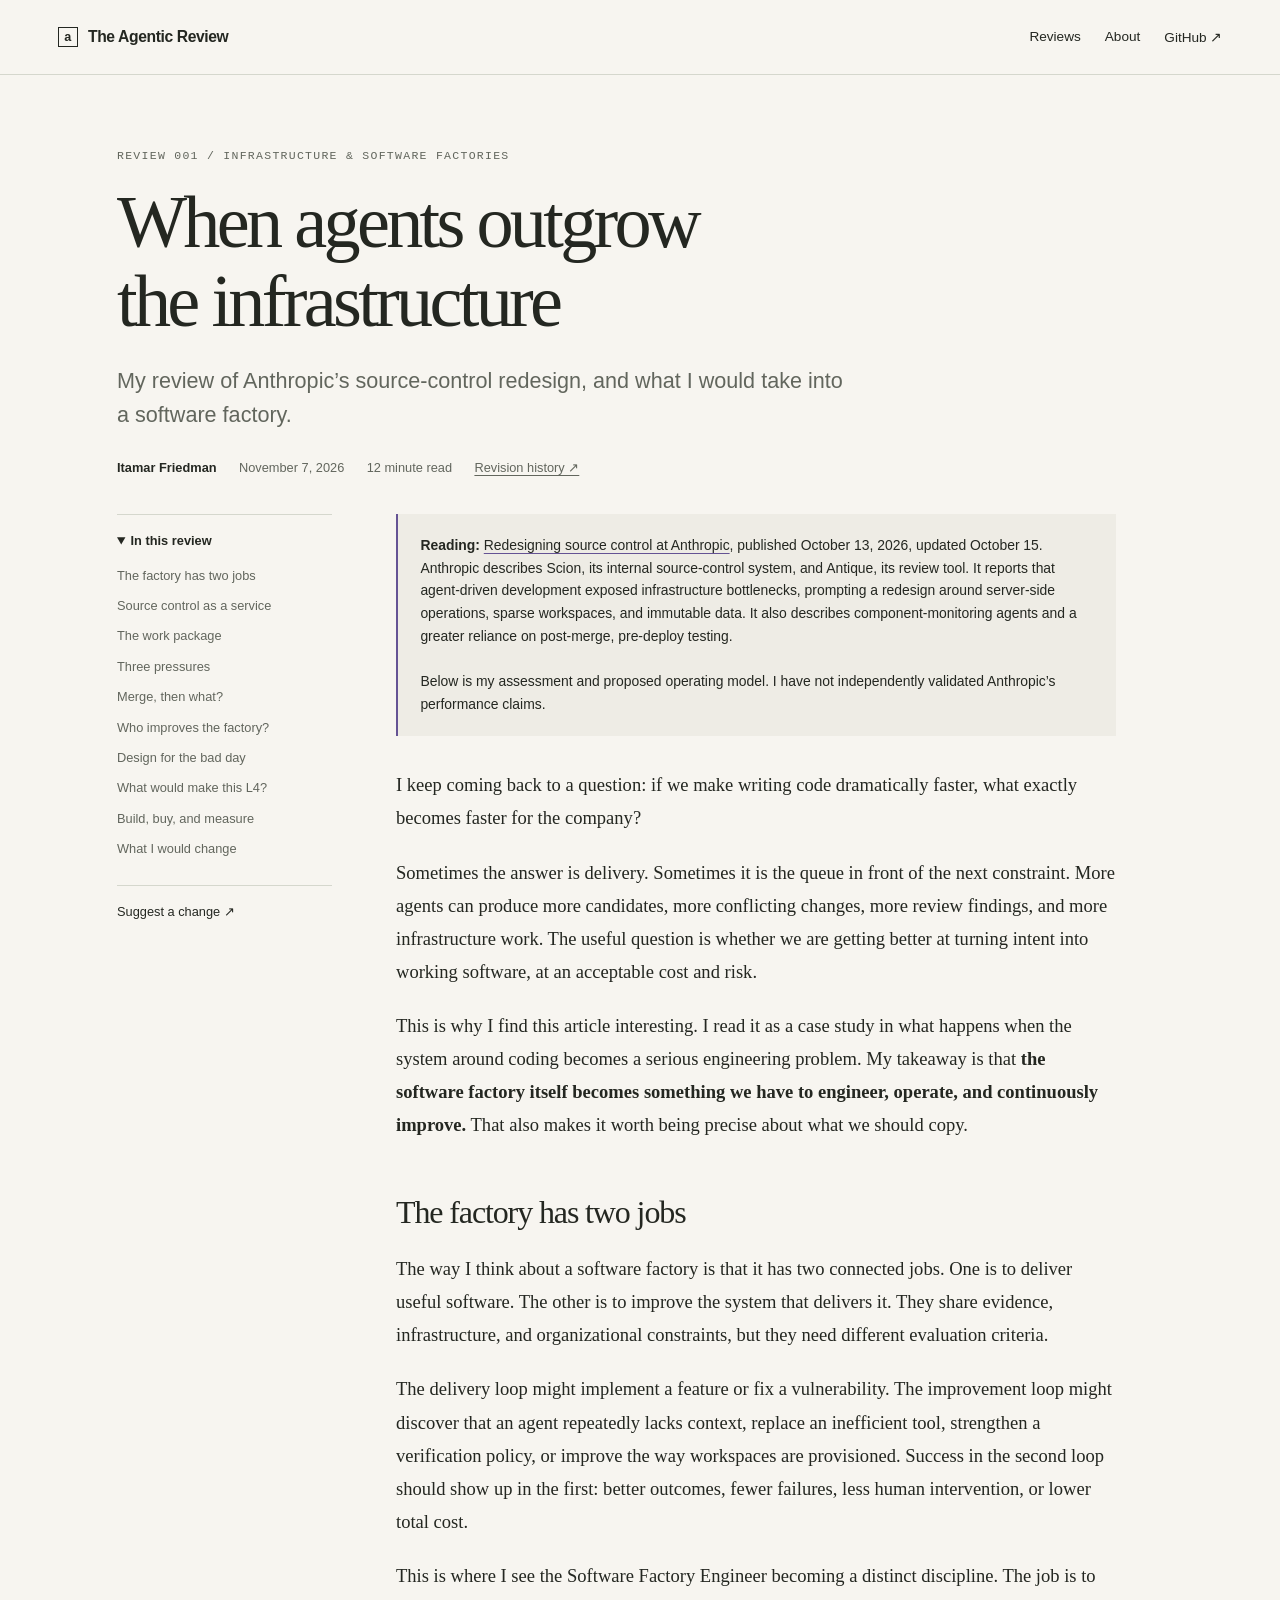
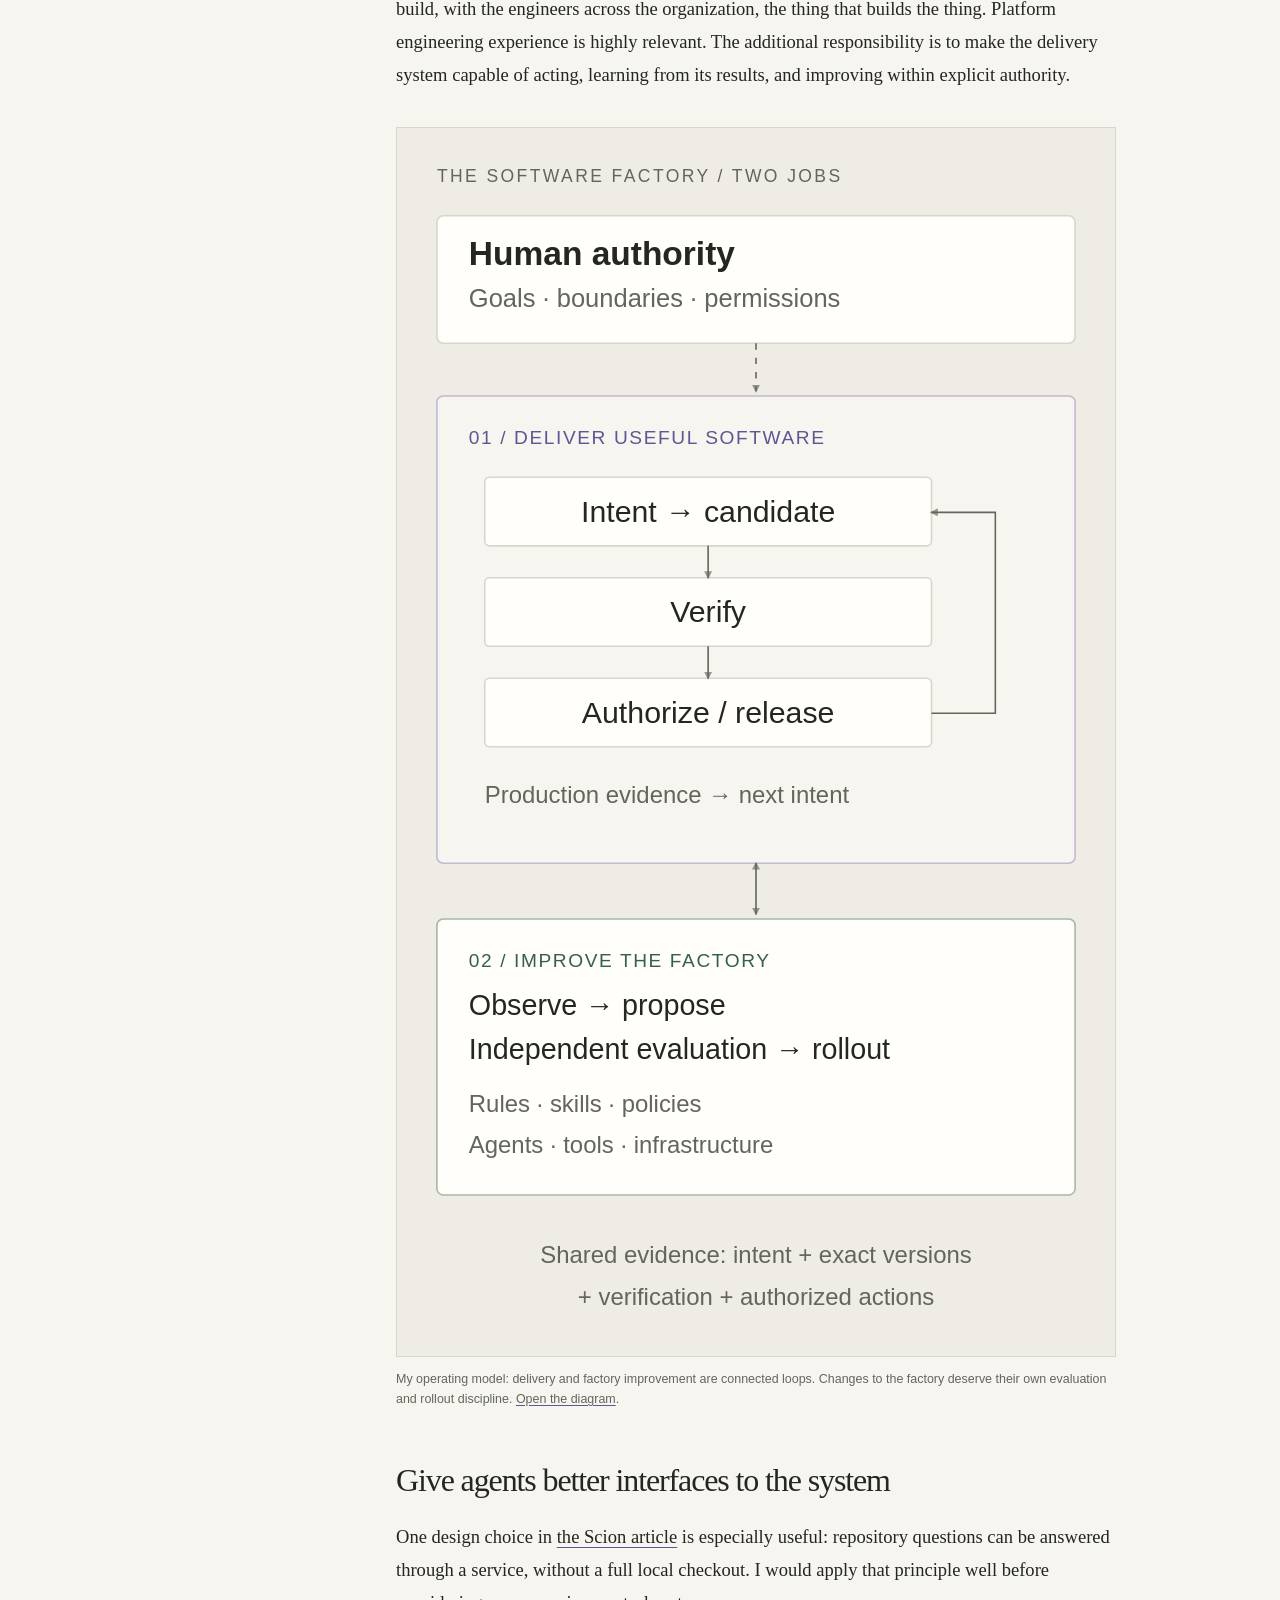
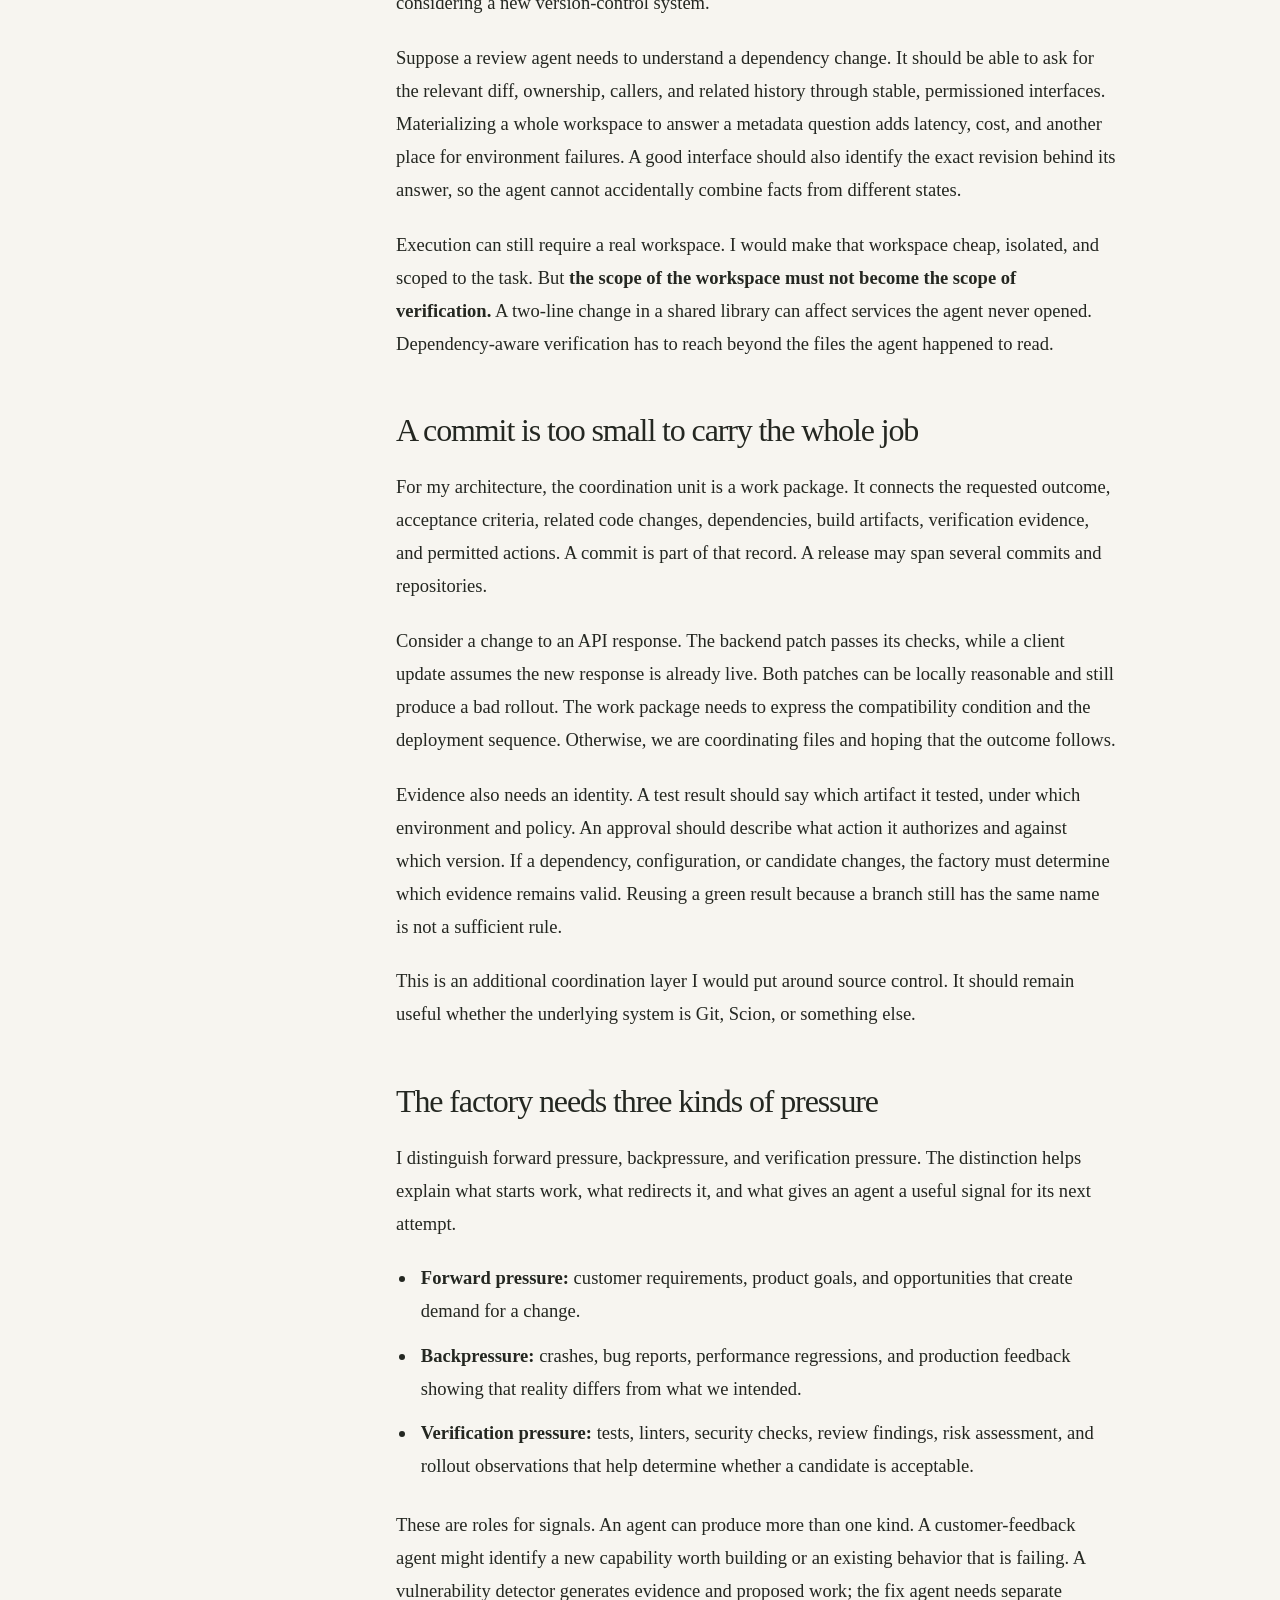
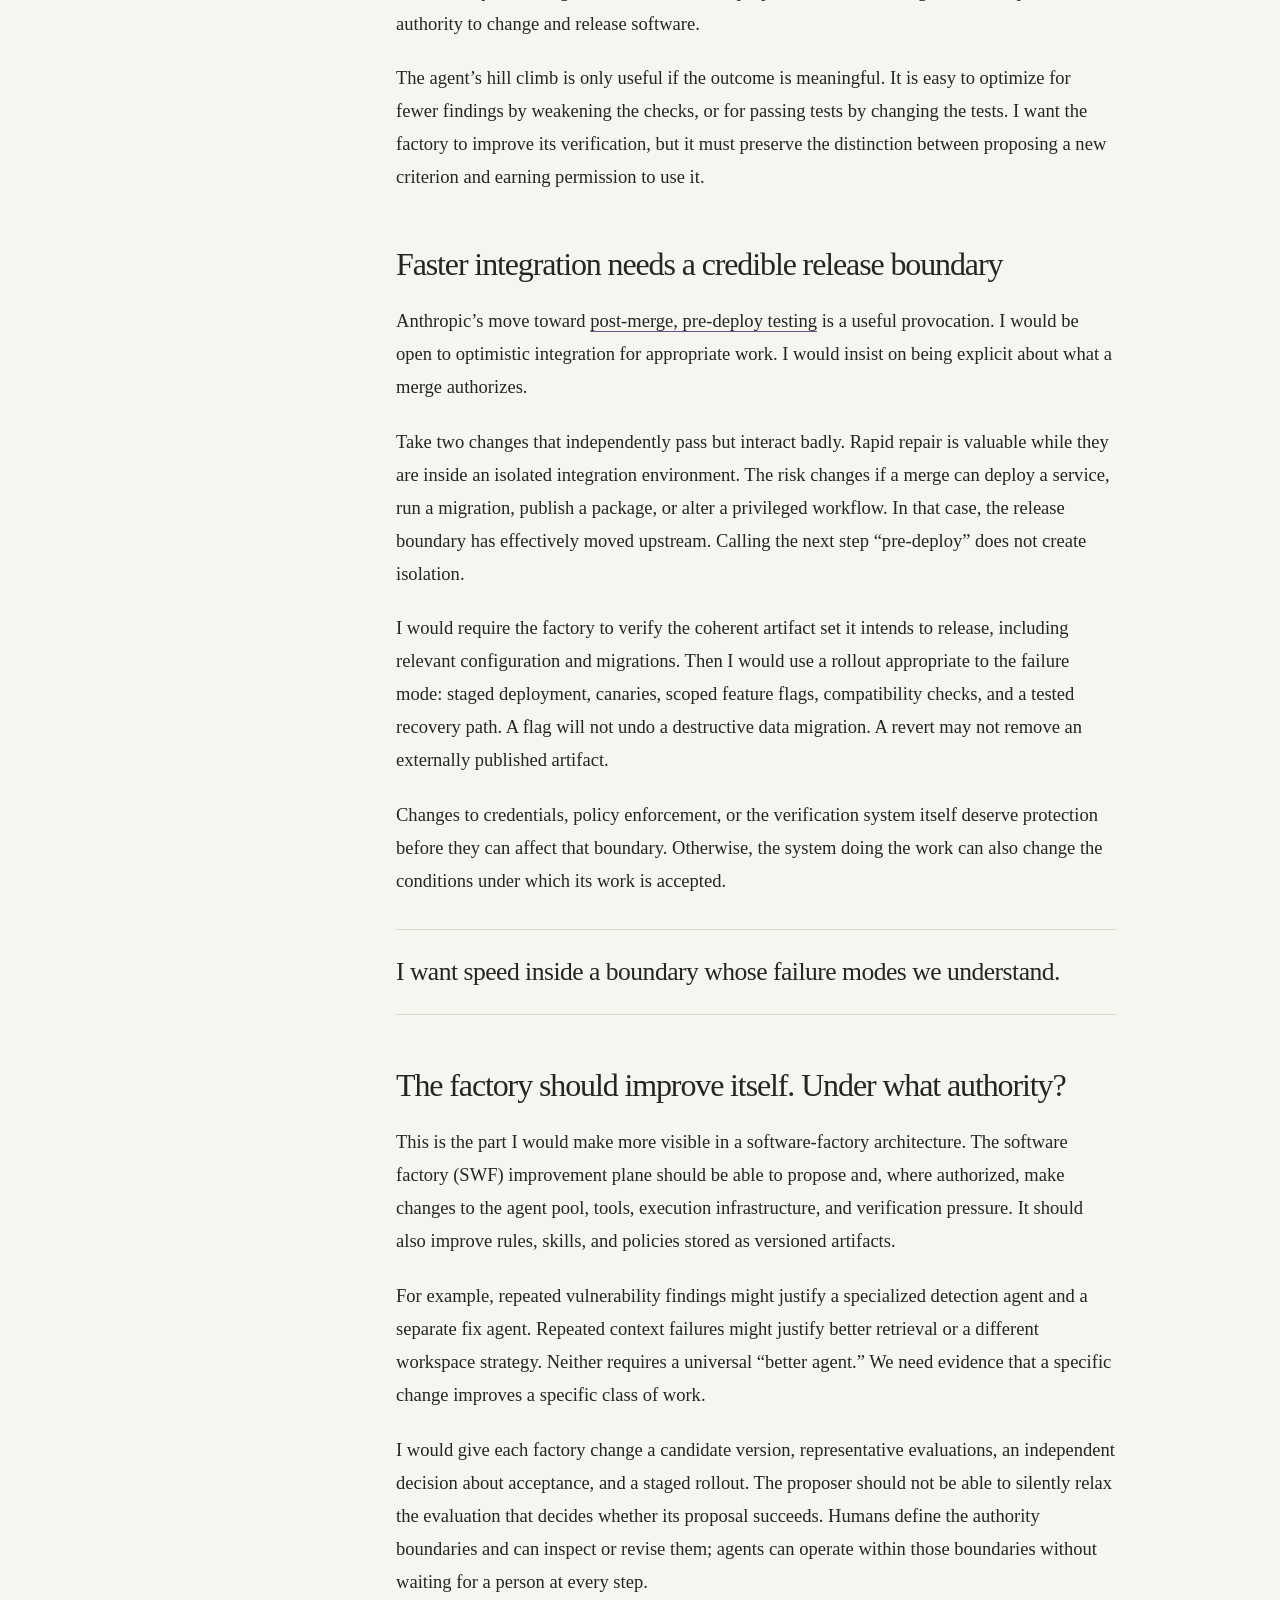
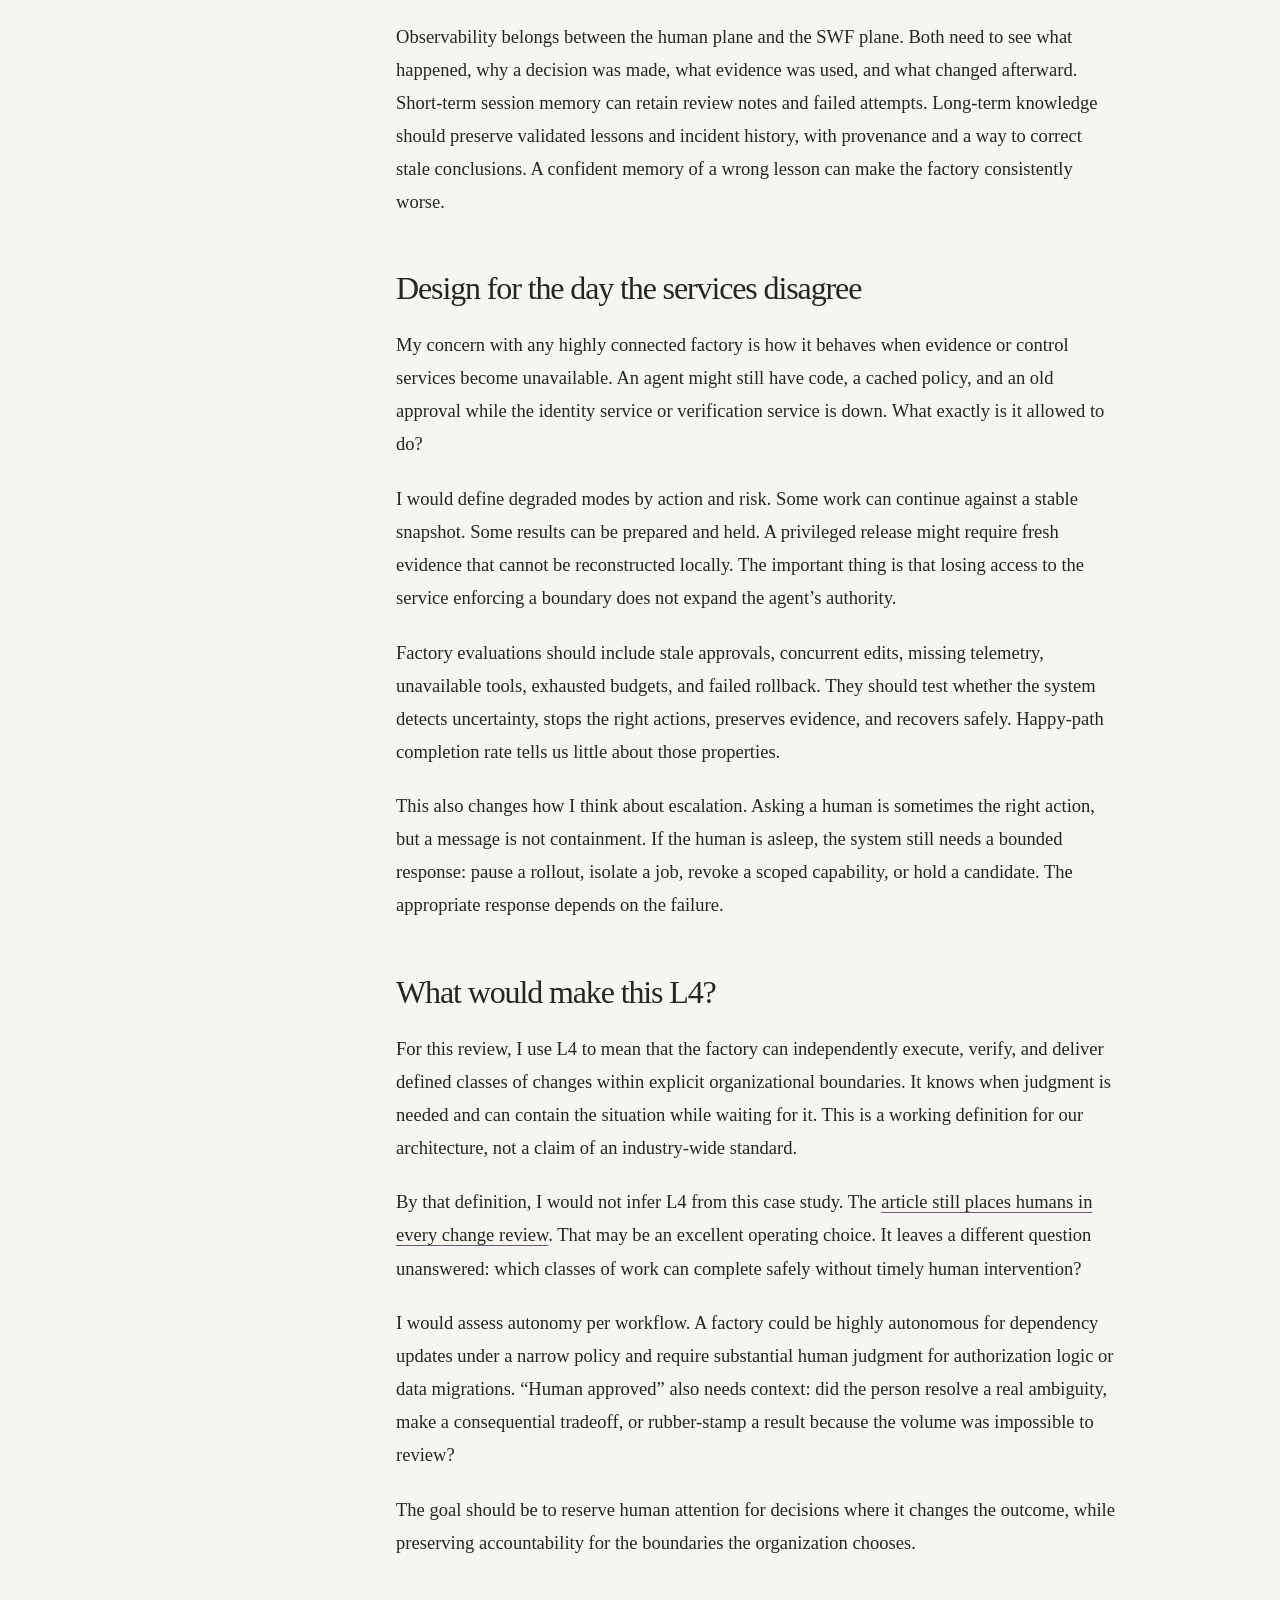
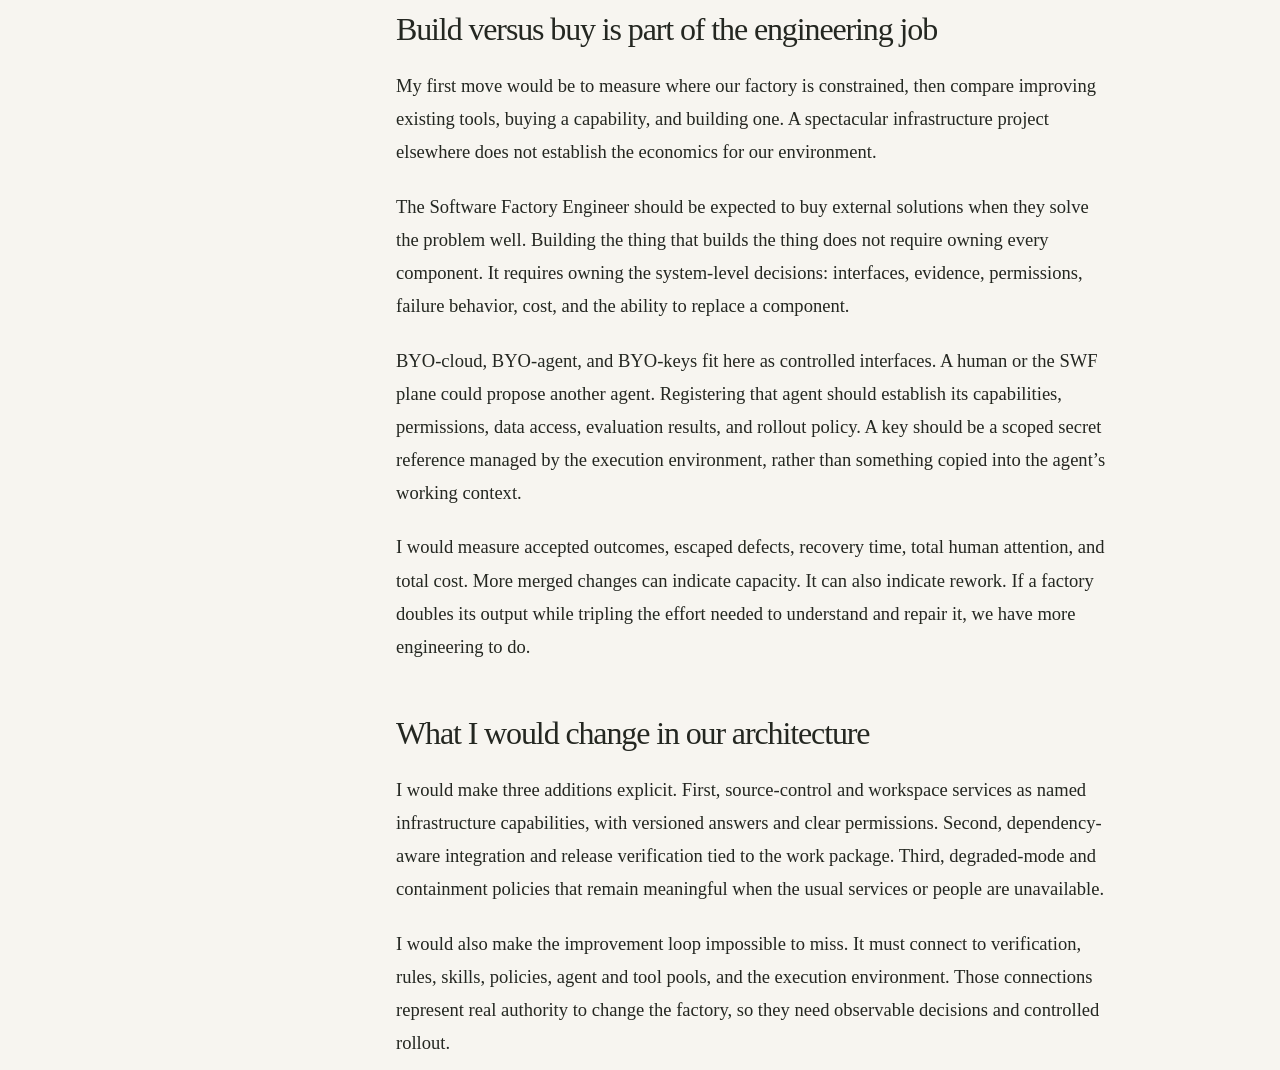
==== articles/when-agents-outgrow-the-infrastructure.html @ d6d77df2 "Publish first software-factory review and static article site" ====
<!doctype html>
<html lang="en">
<head>
  <meta charset="utf-8">
  <meta name="viewport" content="width=device-width, initial-scale=1">
  <title>When agents outgrow the infrastructure — The Agentic Review</title>
  <meta name="description" content="Itamar Friedman reviews Anthropic’s source-control redesign through the lens of the software factory: delivery, verification, authority, and improving the factory itself.">
  <link rel="canonical" href="https://coditamar.github.io/the-agentic-review/articles/when-agents-outgrow-the-infrastructure.html">
  <meta property="og:type" content="article">
  <meta property="og:title" content="When agents outgrow the infrastructure">
  <meta property="og:description" content="My review of Anthropic’s source-control redesign, and what I would take into a software factory.">
  <meta property="og:url" content="https://coditamar.github.io/the-agentic-review/articles/when-agents-outgrow-the-infrastructure.html">
  <meta property="og:image" content="https://coditamar.github.io/the-agentic-review/assets/review-001-social.png">
  <meta property="og:image:alt" content="When agents outgrow the infrastructure. A review by Itamar Friedman.">
  <meta name="twitter:card" content="summary_large_image">
  <meta property="article:author" content="Itamar Friedman">
  <meta property="article:published_time" content="2026-11-07">
  <link rel="stylesheet" href="../assets/style.css">
</head>
<body>
  <a class="skip" href="#main">Skip to content</a>
  <header class="site-header">
    <a class="wordmark" href="../"><span class="mark" aria-hidden="true">a</span>The Agentic Review</a>
    <nav class="nav" aria-label="Main navigation"><a href="../#reviews">Reviews</a><a class="optional" href="../#about">About</a><a href="https://github.com/coditamar/the-agentic-review">GitHub ↗</a></nav>
  </header>
  <main id="main">
    <header class="article-header">
      <div class="eyebrow">Review 001 / Infrastructure &amp; software factories</div>
      <h1>When agents outgrow<br>the infrastructure</h1>
      <p class="dek">My review of Anthropic’s source-control redesign, and what I would take into a software factory.</p>
      <div class="byline"><strong>Itamar Friedman</strong><time datetime="2026-11-07">November 7, 2026</time><span>12 minute read</span><a href="https://github.com/coditamar/the-agentic-review/commits/main/articles/when-agents-outgrow-the-infrastructure.html">Revision history ↗</a></div>
    </header>
    <div class="article-layout">
      <aside class="toc" aria-label="Article navigation">
        <details open>
          <summary>In this review</summary>
          <ol>
            <li><a href="#two-jobs">The factory has two jobs</a></li>
            <li><a href="#interfaces">Source control as a service</a></li>
            <li><a href="#work-package">The work package</a></li>
            <li><a href="#three-pressures">Three pressures</a></li>
            <li><a href="#release">Merge, then what?</a></li>
            <li><a href="#improvement">Who improves the factory?</a></li>
            <li><a href="#failure">Design for the bad day</a></li>
            <li><a href="#autonomy">What would make this L4?</a></li>
            <li><a href="#build-buy">Build, buy, and measure</a></li>
            <li><a href="#verdict">What I would change</a></li>
          </ol>
        </details>
        <a class="contribute" href="https://github.com/coditamar/the-agentic-review/edit/main/articles/when-agents-outgrow-the-infrastructure.html">Suggest a change ↗</a>
      </aside>
      <article class="prose" aria-label="Review">
        <div class="source-note">
          <p><strong>Reading:</strong> <a href="https://www.anthropic.com/research/redesigning-source-control">Redesigning source control at Anthropic</a>, published October 13, 2026, updated October 15. Anthropic describes Scion, its internal source-control system, and Antique, its review tool. It reports that agent-driven development exposed infrastructure bottlenecks, prompting a redesign around server-side operations, sparse workspaces, and immutable data. It also describes component-monitoring agents and a greater reliance on post-merge, pre-deploy testing.</p>
          <p>Below is my assessment and proposed operating model. I have not independently validated Anthropic’s performance claims.</p>
        </div>

        <p>I keep coming back to a question: if we make writing code dramatically faster, what exactly becomes faster for the company?</p>
        <p>Sometimes the answer is delivery. Sometimes it is the queue in front of the next constraint. More agents can produce more candidates, more conflicting changes, more review findings, and more infrastructure work. The useful question is whether we are getting better at turning intent into working software, at an acceptable cost and risk.</p>
        <p>This is why I find this article interesting. I read it as a case study in what happens when the system around coding becomes a serious engineering problem. My takeaway is that <strong>the software factory itself becomes something we have to engineer, operate, and continuously improve.</strong> That also makes it worth being precise about what we should copy.</p>

        <h2 id="two-jobs">The factory has two jobs</h2>
        <p>The way I think about a software factory is that it has two connected jobs. One is to deliver useful software. The other is to improve the system that delivers it. They share evidence, infrastructure, and organizational constraints, but they need different evaluation criteria.</p>
        <p>The delivery loop might implement a feature or fix a vulnerability. The improvement loop might discover that an agent repeatedly lacks context, replace an inefficient tool, strengthen a verification policy, or improve the way workspaces are provisioned. Success in the second loop should show up in the first: better outcomes, fewer failures, less human intervention, or lower total cost.</p>
        <p>This is where I see the Software Factory Engineer becoming a distinct discipline. The job is to build, with the engineers across the organization, the thing that builds the thing. Platform engineering experience is highly relevant. The additional responsibility is to make the delivery system capable of acting, learning from its results, and improving within explicit authority.</p>

        <figure>
          <picture>
            <source media="(max-width: 600px)" srcset="../assets/two-loops-mobile.svg" width="450" height="770">
            <img src="../assets/two-loops.svg" width="1000" height="650" alt="Two connected loops under human authority: deliver useful software, and improve the system that delivers it. Both share evidence binding intent, exact versions, verification and authorized actions.">
          </picture>
          <figcaption>My operating model: delivery and factory improvement are connected loops. Changes to the factory deserve their own evaluation and rollout discipline. <a href="../assets/two-loops.svg">Open the diagram</a>.</figcaption>
        </figure>

        <h2 id="interfaces">Give agents better interfaces to the system</h2>
        <p>One design choice in <a href="https://www.anthropic.com/research/redesigning-source-control">the Scion article</a> is especially useful: repository questions can be answered through a service, without a full local checkout. I would apply that principle well before considering a new version-control system.</p>
        <p>Suppose a review agent needs to understand a dependency change. It should be able to ask for the relevant diff, ownership, callers, and related history through stable, permissioned interfaces. Materializing a whole workspace to answer a metadata question adds latency, cost, and another place for environment failures. A good interface should also identify the exact revision behind its answer, so the agent cannot accidentally combine facts from different states.</p>
        <p>Execution can still require a real workspace. I would make that workspace cheap, isolated, and scoped to the task. But <strong>the scope of the workspace must not become the scope of verification.</strong> A two-line change in a shared library can affect services the agent never opened. Dependency-aware verification has to reach beyond the files the agent happened to read.</p>

        <h2 id="work-package">A commit is too small to carry the whole job</h2>
        <p>For my architecture, the coordination unit is a work package. It connects the requested outcome, acceptance criteria, related code changes, dependencies, build artifacts, verification evidence, and permitted actions. A commit is part of that record. A release may span several commits and repositories.</p>
        <p>Consider a change to an API response. The backend patch passes its checks, while a client update assumes the new response is already live. Both patches can be locally reasonable and still produce a bad rollout. The work package needs to express the compatibility condition and the deployment sequence. Otherwise, we are coordinating files and hoping that the outcome follows.</p>
        <p>Evidence also needs an identity. A test result should say which artifact it tested, under which environment and policy. An approval should describe what action it authorizes and against which version. If a dependency, configuration, or candidate changes, the factory must determine which evidence remains valid. Reusing a green result because a branch still has the same name is not a sufficient rule.</p>
        <p>This is an additional coordination layer I would put around source control. It should remain useful whether the underlying system is Git, Scion, or something else.</p>

        <h2 id="three-pressures">The factory needs three kinds of pressure</h2>
        <p>I distinguish forward pressure, backpressure, and verification pressure. The distinction helps explain what starts work, what redirects it, and what gives an agent a useful signal for its next attempt.</p>
        <ul>
          <li><strong>Forward pressure:</strong> customer requirements, product goals, and opportunities that create demand for a change.</li>
          <li><strong>Backpressure:</strong> crashes, bug reports, performance regressions, and production feedback showing that reality differs from what we intended.</li>
          <li><strong>Verification pressure:</strong> tests, linters, security checks, review findings, risk assessment, and rollout observations that help determine whether a candidate is acceptable.</li>
        </ul>
        <p>These are roles for signals. An agent can produce more than one kind. A customer-feedback agent might identify a new capability worth building or an existing behavior that is failing. A vulnerability detector generates evidence and proposed work; the fix agent needs separate authority to change and release software.</p>
        <p>The agent’s hill climb is only useful if the outcome is meaningful. It is easy to optimize for fewer findings by weakening the checks, or for passing tests by changing the tests. I want the factory to improve its verification, but it must preserve the distinction between proposing a new criterion and earning permission to use it.</p>

        <h2 id="release">Faster integration needs a credible release boundary</h2>
        <p>Anthropic’s move toward <a href="https://www.anthropic.com/research/redesigning-source-control">post-merge, pre-deploy testing</a> is a useful provocation. I would be open to optimistic integration for appropriate work. I would insist on being explicit about what a merge authorizes.</p>
        <p>Take two changes that independently pass but interact badly. Rapid repair is valuable while they are inside an isolated integration environment. The risk changes if a merge can deploy a service, run a migration, publish a package, or alter a privileged workflow. In that case, the release boundary has effectively moved upstream. Calling the next step “pre-deploy” does not create isolation.</p>
        <p>I would require the factory to verify the coherent artifact set it intends to release, including relevant configuration and migrations. Then I would use a rollout appropriate to the failure mode: staged deployment, canaries, scoped feature flags, compatibility checks, and a tested recovery path. A flag will not undo a destructive data migration. A revert may not remove an externally published artifact.</p>
        <p>Changes to credentials, policy enforcement, or the verification system itself deserve protection before they can affect that boundary. Otherwise, the system doing the work can also change the conditions under which its work is accepted.</p>
        <div class="pull-quote">I want speed inside a boundary whose failure modes we understand.</div>

        <h2 id="improvement">The factory should improve itself. Under what authority?</h2>
        <p>This is the part I would make more visible in a software-factory architecture. The software factory (SWF) improvement plane should be able to propose and, where authorized, make changes to the agent pool, tools, execution infrastructure, and verification pressure. It should also improve rules, skills, and policies stored as versioned artifacts.</p>
        <p>For example, repeated vulnerability findings might justify a specialized detection agent and a separate fix agent. Repeated context failures might justify better retrieval or a different workspace strategy. Neither requires a universal “better agent.” We need evidence that a specific change improves a specific class of work.</p>
        <p>I would give each factory change a candidate version, representative evaluations, an independent decision about acceptance, and a staged rollout. The proposer should not be able to silently relax the evaluation that decides whether its proposal succeeds. Humans define the authority boundaries and can inspect or revise them; agents can operate within those boundaries without waiting for a person at every step.</p>
        <p>Observability belongs between the human plane and the SWF plane. Both need to see what happened, why a decision was made, what evidence was used, and what changed afterward. Short-term session memory can retain review notes and failed attempts. Long-term knowledge should preserve validated lessons and incident history, with provenance and a way to correct stale conclusions. A confident memory of a wrong lesson can make the factory consistently worse.</p>

        <h2 id="failure">Design for the day the services disagree</h2>
        <p>My concern with any highly connected factory is how it behaves when evidence or control services become unavailable. An agent might still have code, a cached policy, and an old approval while the identity service or verification service is down. What exactly is it allowed to do?</p>
        <p>I would define degraded modes by action and risk. Some work can continue against a stable snapshot. Some results can be prepared and held. A privileged release might require fresh evidence that cannot be reconstructed locally. The important thing is that losing access to the service enforcing a boundary does not expand the agent’s authority.</p>
        <p>Factory evaluations should include stale approvals, concurrent edits, missing telemetry, unavailable tools, exhausted budgets, and failed rollback. They should test whether the system detects uncertainty, stops the right actions, preserves evidence, and recovers safely. Happy-path completion rate tells us little about those properties.</p>
        <p>This also changes how I think about escalation. Asking a human is sometimes the right action, but a message is not containment. If the human is asleep, the system still needs a bounded response: pause a rollout, isolate a job, revoke a scoped capability, or hold a candidate. The appropriate response depends on the failure.</p>

        <h2 id="autonomy">What would make this L4?</h2>
        <p>For this review, I use L4 to mean that the factory can independently execute, verify, and deliver defined classes of changes within explicit organizational boundaries. It knows when judgment is needed and can contain the situation while waiting for it. This is a working definition for our architecture, not a claim of an industry-wide standard.</p>
        <p>By that definition, I would not infer L4 from this case study. The <a href="https://www.anthropic.com/research/redesigning-source-control">article still places humans in every change review</a>. That may be an excellent operating choice. It leaves a different question unanswered: which classes of work can complete safely without timely human intervention?</p>
        <p>I would assess autonomy per workflow. A factory could be highly autonomous for dependency updates under a narrow policy and require substantial human judgment for authorization logic or data migrations. “Human approved” also needs context: did the person resolve a real ambiguity, make a consequential tradeoff, or rubber-stamp a result because the volume was impossible to review?</p>
        <p>The goal should be to reserve human attention for decisions where it changes the outcome, while preserving accountability for the boundaries the organization chooses.</p>

        <h2 id="build-buy">Build versus buy is part of the engineering job</h2>
        <p>My first move would be to measure where our factory is constrained, then compare improving existing tools, buying a capability, and building one. A spectacular infrastructure project elsewhere does not establish the economics for our environment.</p>
        <p>The Software Factory Engineer should be expected to buy external solutions when they solve the problem well. Building the thing that builds the thing does not require owning every component. It requires owning the system-level decisions: interfaces, evidence, permissions, failure behavior, cost, and the ability to replace a component.</p>
        <p>BYO-cloud, BYO-agent, and BYO-keys fit here as controlled interfaces. A human or the SWF plane could propose another agent. Registering that agent should establish its capabilities, permissions, data access, evaluation results, and rollout policy. A key should be a scoped secret reference managed by the execution environment, rather than something copied into the agent’s working context.</p>
        <p>I would measure accepted outcomes, escaped defects, recovery time, total human attention, and total cost. More merged changes can indicate capacity. It can also indicate rework. If a factory doubles its output while tripling the effort needed to understand and repair it, we have more engineering to do.</p>

        <h2 id="verdict">What I would change in our architecture</h2>
        <p>I would make three additions explicit. First, source-control and workspace services as named infrastructure capabilities, with versioned answers and clear permissions. Second, dependency-aware integration and release verification tied to the work package. Third, degraded-mode and containment policies that remain meaningful when the usual services or people are unavailable.</p>
        <p>I would also make the improvement loop impossible to miss. It must connect to verification, rules, skills, policies, agent and tool pools, and the execution environment. Those connections represent real authority to change the factory, so they need observable decisions and controlled rollout.</p>
        <p>My view after reading the article: source control belongs in the software-factory conversation. So do the economics and consequences of changing it. I would take the interface and operating-model lessons seriously, then require evidence that each change makes our own delivery system better.</p>
        <p>That is the engineering challenge I find most interesting: a factory that can improve the way it works, while remaining accountable for the software it delivers.</p>

        <section class="contribution" aria-labelledby="contribute-title">
          <h2 id="contribute-title">Feel free to copy, adapt, and challenge it.</h2>
          <p>See a weak assumption, a missing failure mode, or a better way to explain this? <a href="https://github.com/coditamar/the-agentic-review/edit/main/articles/when-agents-outgrow-the-infrastructure.html">Suggest a change to this review</a> through a pull request, or <a href="https://github.com/coditamar/the-agentic-review/issues/new?title=Review%20001%3A%20">open a discussion as an issue</a>.</p>
          <p><a href="https://github.com/coditamar/the-agentic-review/blob/main/CONTRIBUTING.md">Contribution guide</a> · <a href="https://github.com/coditamar/the-agentic-review/blob/main/articles/when-agents-outgrow-the-infrastructure.html">Article source</a> · <a href="https://github.com/coditamar/the-agentic-review/commits/main/articles/when-agents-outgrow-the-infrastructure.html">Revision history</a></p>
        </section>
        <div class="footnote">
          <p><strong>Source and scope.</strong> This is an independent review of <a href="https://www.anthropic.com/research/redesigning-source-control">Anthropic’s article</a>, read November 7, 2026. The architecture, examples, and recommendations here are my own interpretation; they do not describe an implementation I have audited. The diagram is original to this review. I am <a href="https://www.qodo.ai/about/">Qodo’s co-founder and CEO</a>. This article expresses my perspective and is not a product evaluation.</p>
        </div>
      </article>
    </div>
  </main>
  <footer class="site-footer"><span>© 2026 Itamar Friedman · The Agentic Review</span><span><a href="../">All reviews</a> · <a href="https://github.com/coditamar/the-agentic-review">Source &amp; contributions</a> · <a href="https://github.com/coditamar/the-agentic-review/blob/main/LICENSE">CC0 1.0</a></span></footer>
</body>
</html>
---- assets/style.css ----
:root {
  color-scheme: light;
  --paper: #f7f5f0;
  --surface: #eeece5;
  --ink: #242721;
  --muted: #62665d;
  --rule: #d5d7cd;
  --accent: #4a493d;
  --violet: #655394;
  --green: #35614a;
  --white: #fffefa;
  --serif: Georgia, 'Times New Roman', serif;
  --sans: -apple-system, BlinkMacSystemFont, 'Segoe UI', sans-serif;
  --mono: 'SFMono-Regular', Consolas, monospace;
}
* { box-sizing: border-box; }
html { scroll-padding-top: 2rem; }
body { margin: 0; background: var(--paper); color: var(--ink); font-family: var(--sans); -webkit-font-smoothing: antialiased; }
a { color: inherit; text-underline-offset: .2em; text-decoration-thickness: 1px; }
a:hover { color: var(--violet); }
a:focus-visible, summary:focus-visible { outline: 3px solid var(--violet); outline-offset: 5px; border-radius: 2px; }
.skip { position: absolute; left: 1rem; top: -6rem; padding: .8rem; background: var(--white); z-index: 10; }
.skip:focus { top: 1rem; }
.site-header, .site-footer { max-width: 1440px; margin: auto; padding: 1.7rem 4.5%; }
.site-header { display: flex; align-items: center; justify-content: space-between; gap: 1.5rem; border-bottom: 1px solid var(--rule); }
.wordmark { display: inline-flex; align-items: center; gap: .65rem; font-size: .98rem; font-weight: 650; text-decoration: none; letter-spacing: -.025em; }
.mark { width: 1.25rem; height: 1.25rem; border: 1px solid var(--ink); display: inline-grid; place-items: center; font-family: var(--mono); font-size: .8rem; }
.nav { display: flex; gap: 1.5rem; font-size: .85rem; }
.nav a { text-decoration: none; }
.nav a[aria-current] { text-decoration: underline; }
.eyebrow { font: .72rem/1.5 var(--mono); text-transform: uppercase; letter-spacing: .11em; color: var(--muted); }
.home { max-width: 1240px; padding: 5.5rem 2rem 2rem; margin: auto; }
.home h1 { font-family: var(--serif); font-weight: 400; font-size: clamp(3rem, 6.5vw, 5.8rem); line-height: 1.05; max-width: 950px; letter-spacing: -.055em; margin: 1.2rem 0 1.5rem; }
.home-intro { color: var(--muted); max-width: 630px; font-size: 1.15rem; line-height: 1.65; }
.section-label { display: flex; justify-content: space-between; border-bottom: 1px solid var(--ink); padding-bottom: .8rem; margin-top: 5rem; }
.feature { display: grid; grid-template-columns: 1.1fr 1fr; gap: 4rem; padding: 2.4rem 0 3.6rem; border-bottom: 1px solid var(--rule); align-items: center; }
.feature h2 { font: 400 clamp(2rem, 3.4vw, 3.1rem)/1.13 var(--serif); letter-spacing: -.035em; margin: .9rem 0 1rem; }
.feature h2 a { text-decoration: none; }
.feature p { line-height: 1.7; color: var(--muted); }
.feature img { display: block; width: 100%; height: auto; }
.text-link { font-size: .9rem; font-weight: 600; }
.about { max-width: 700px; padding: 3.5rem 0 4rem; }
.about h2 { font: 400 2rem var(--serif); letter-spacing: -.03em; }
.about p { line-height: 1.75; color: var(--muted); }
.article-header { max-width: 1110px; padding: 4.5rem 2rem 2.4rem; margin: auto; }
.article-header h1 { max-width: 970px; font: 400 clamp(2.65rem, 5.8vw, 5.2rem)/1.06 var(--serif); letter-spacing: -.05em; margin: 1.15rem 0 1.5rem; }
.dek { max-width: 740px; font-size: clamp(1.1rem, 2vw, 1.35rem); line-height: 1.55; color: var(--muted); }
.byline { display: flex; flex-wrap: wrap; gap: .6rem 1.4rem; font-size: .8rem; color: var(--muted); margin-top: 1.8rem; }
.byline strong { color: var(--ink); font-weight: 600; }
.article-layout { display: grid; grid-template-columns: 215px minmax(0, 720px); gap: 4rem; max-width: 1110px; padding: 0 2rem 5rem; margin: auto; align-items: start; }
.toc { position: sticky; top: 2rem; border-top: 1px solid var(--rule); padding-top: 1rem; font-size: .8rem; line-height: 1.5; }
.toc summary { font-weight: 600; cursor: pointer; }
.toc ol { list-style: none; padding: 0; margin: 1rem 0 1.7rem; }
.toc li { margin-bottom: .7rem; }
.toc a { text-decoration: none; color: var(--muted); }
.toc a:hover { color: var(--ink); text-decoration: underline; }
.toc .contribute { border-top: 1px solid var(--rule); padding-top: 1rem; display: block; color: var(--ink); }
.prose { font: 1.16rem/1.78 var(--serif); }
.prose p { margin: 0 0 1.35rem; }
.prose h2 { font: 400 2rem/1.2 var(--serif); letter-spacing: -.035em; margin: 3.2rem 0 1.3rem; scroll-margin-top: 2rem; }
.prose h3 { font: 600 1.1rem/1.4 var(--sans); margin: 2rem 0 1rem; }
.prose strong { font-weight: 700; }
.prose a { text-decoration-color: var(--violet); }
.prose ul, .prose ol { padding-left: 1.3rem; margin: 1.2rem 0 1.6rem; }
.prose li { padding-left: .25rem; margin-bottom: .7rem; }
.source-note { padding: 1.25rem 1.4rem; margin-bottom: 2rem; border-left: 2px solid var(--violet); background: var(--surface); font: .87rem/1.65 var(--sans); }
.source-note p:last-child { margin-bottom: 0; }
figure { margin: 2.2rem 0; }
figure img { display: block; width: 100%; height: auto; border: 1px solid var(--rule); }
figcaption { font: .78rem/1.6 var(--sans); color: var(--muted); margin-top: .8rem; }
.pull-quote { border-top: 1px solid var(--rule); border-bottom: 1px solid var(--rule); padding: 1.5rem 0; margin: 2rem 0; font: 400 1.6rem/1.4 var(--serif); letter-spacing: -.02em; }
.contribution { background: var(--surface); padding: 1.8rem; margin-top: 3rem; font: .94rem/1.7 var(--sans); }
.contribution h2 { margin: 0 0 .8rem; font: 600 1.1rem var(--sans); letter-spacing: 0; }
.contribution p { margin-bottom: .8rem; }
.contribution p:last-child { margin: 0; }
.footnote { font: .8rem/1.65 var(--sans); color: var(--muted); border-top: 1px solid var(--rule); padding-top: 1.4rem; margin-top: 2.5rem; }
.site-footer { border-top: 1px solid var(--rule); display: flex; flex-wrap: wrap; gap: 1rem; justify-content: space-between; color: var(--muted); font-size: .75rem; line-height: 1.6; }
@media (max-width: 900px) {
  .article-layout { grid-template-columns: minmax(0, 720px); justify-content: center; gap: 1.8rem; }
  .toc { position: static; }
  .toc ol { display: flex; flex-wrap: wrap; gap: .7rem 1.3rem; margin-bottom: 1rem; }
  .toc li { margin: 0; }
  .toc .contribute { display: inline-block; padding-top: .7rem; }
  .article-header { max-width: 784px; }
  .feature { gap: 2rem; }
}
@media (max-width: 600px) {
  .site-header { align-items: flex-start; flex-wrap: wrap; padding: 1.2rem; gap: 1rem; }
  .wordmark { font-size: .85rem; }
  .nav { font-size: .78rem; gap: .8rem; }
  .nav .optional { display: none; }
  .home { padding: 3rem 1.25rem 1rem; }
  .home h1 { font-size: 3.15rem; }
  .section-label { margin-top: 3.5rem; }
  .feature { grid-template-columns: 1fr; gap: 1.8rem; padding-top: 1.8rem; }
  .feature img { max-height: 360px; }
  .article-header { padding: 2.8rem 1.25rem 1.8rem; }
  .article-layout { padding: 0 1.25rem 3rem; }
  .prose { font-size: 1.1rem; line-height: 1.75; }
  .prose h2 { font-size: 1.75rem; margin-top: 2.6rem; }
  .contribution { padding: 1.3rem; }
  .site-footer { padding: 1.5rem 1.25rem; }
}
@media print {
  body { background: white; color: black; }
  .site-header, .toc, .site-footer, .skip, .contribution { display: none; }
  .article-header, .article-layout { display: block; max-width: none; padding: 0; }
  .article-header h1 { font-size: 32pt; }
  .prose { font-size: 11pt; line-height: 1.5; }
  .prose h2 { break-after: avoid; font-size: 19pt; }
  figure, .source-note { break-inside: avoid; }
  a { color: black; }
}
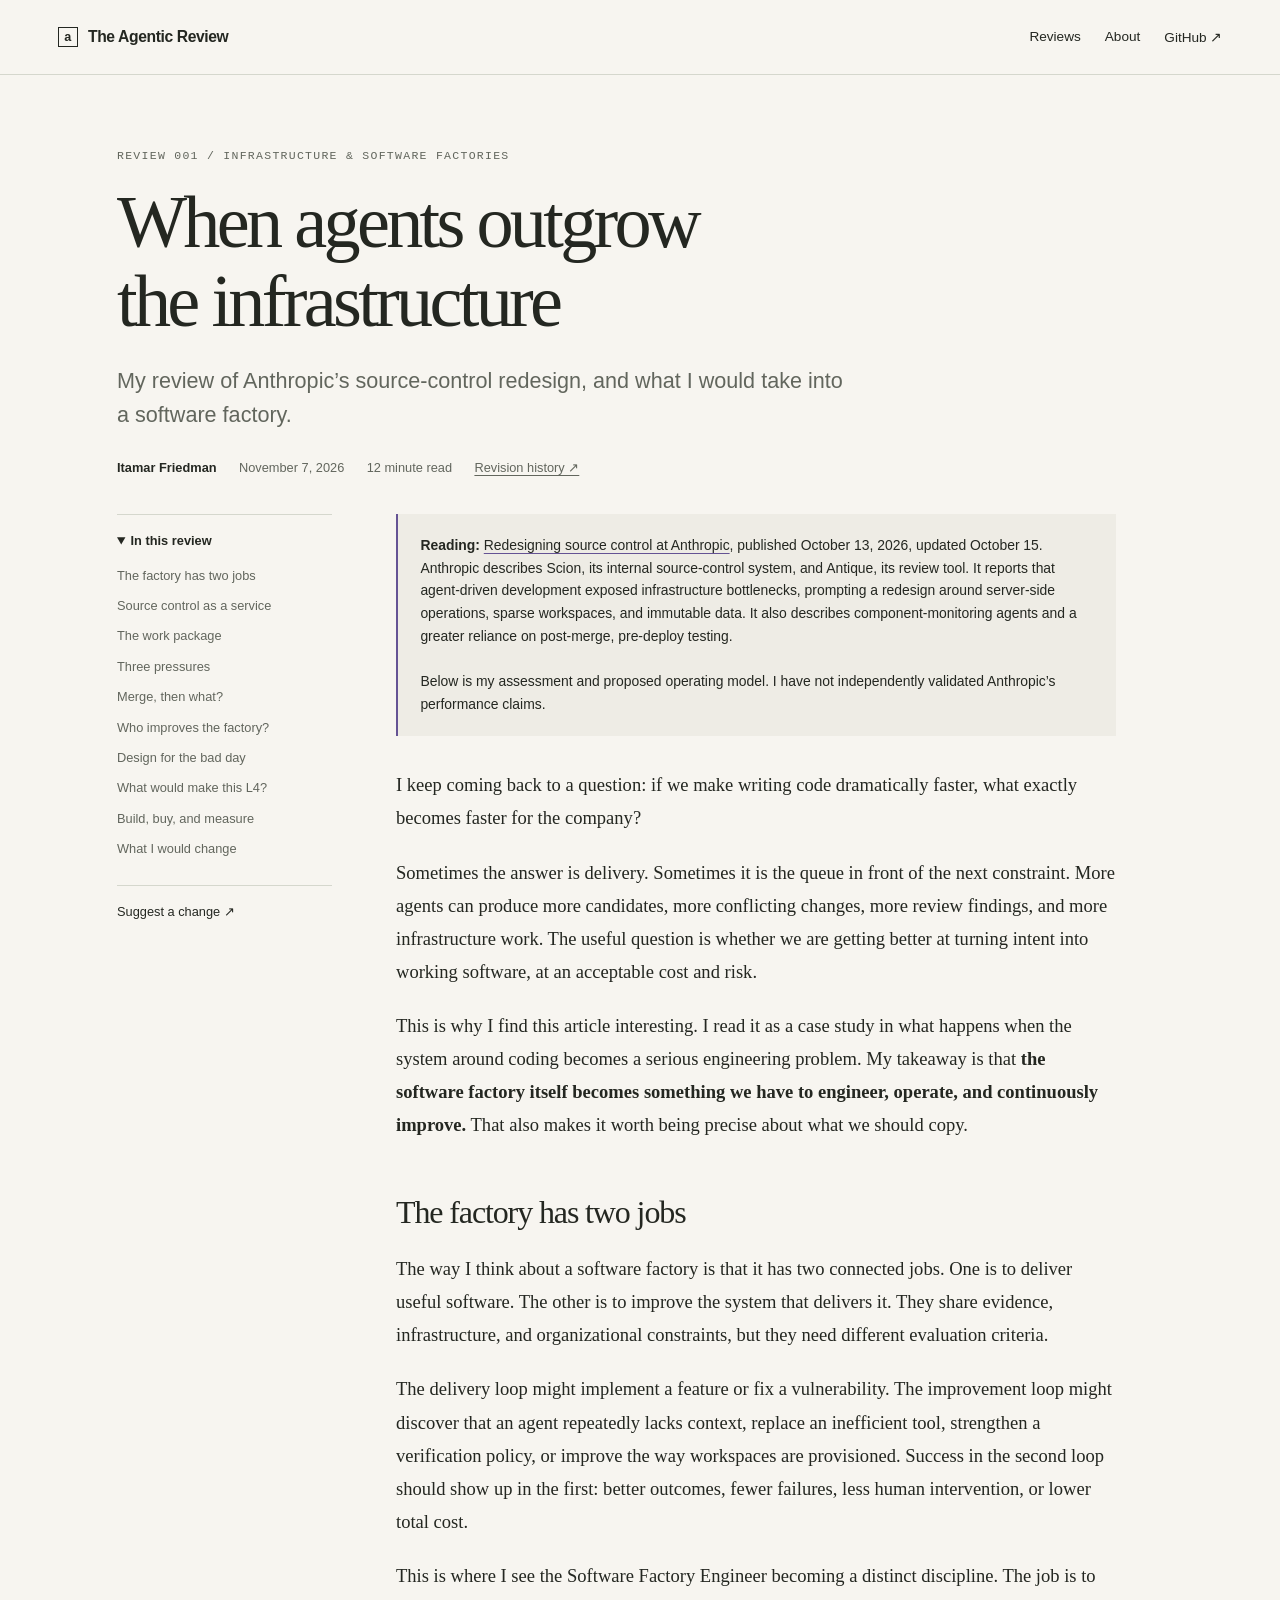
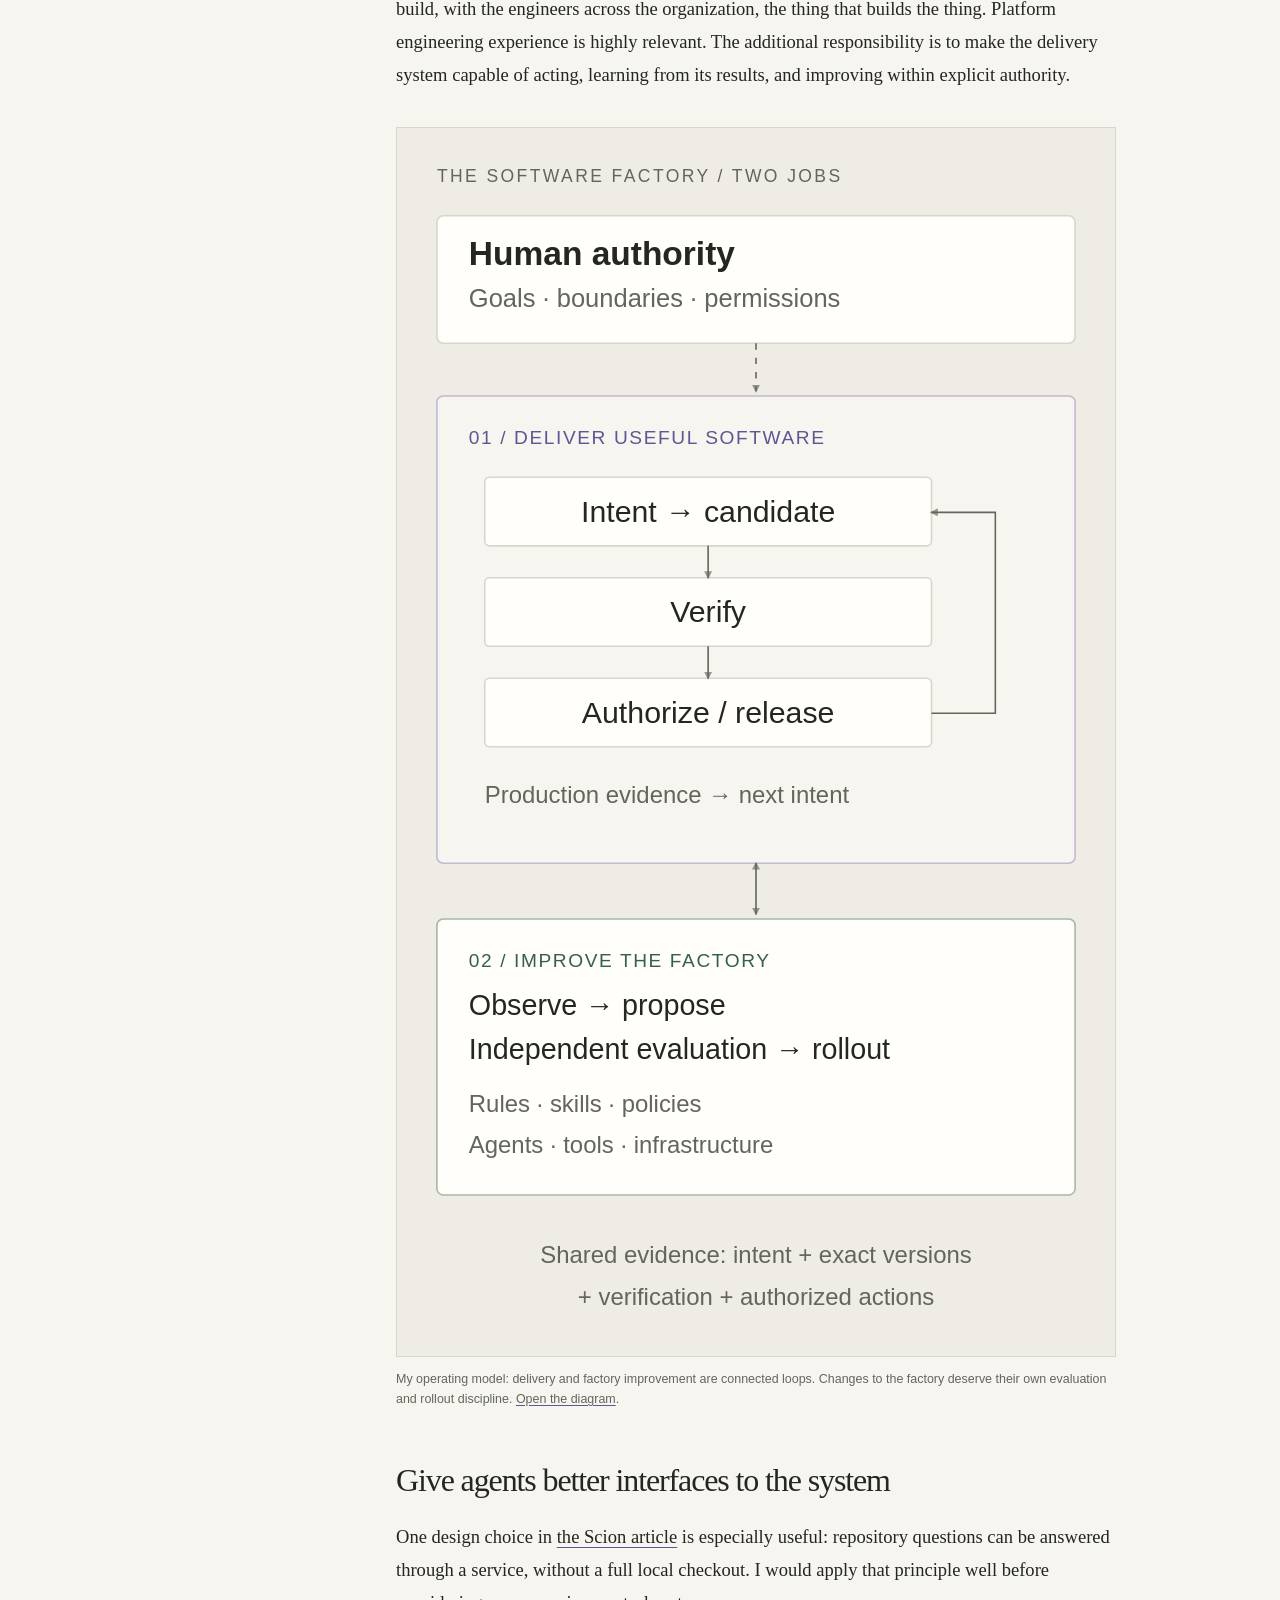
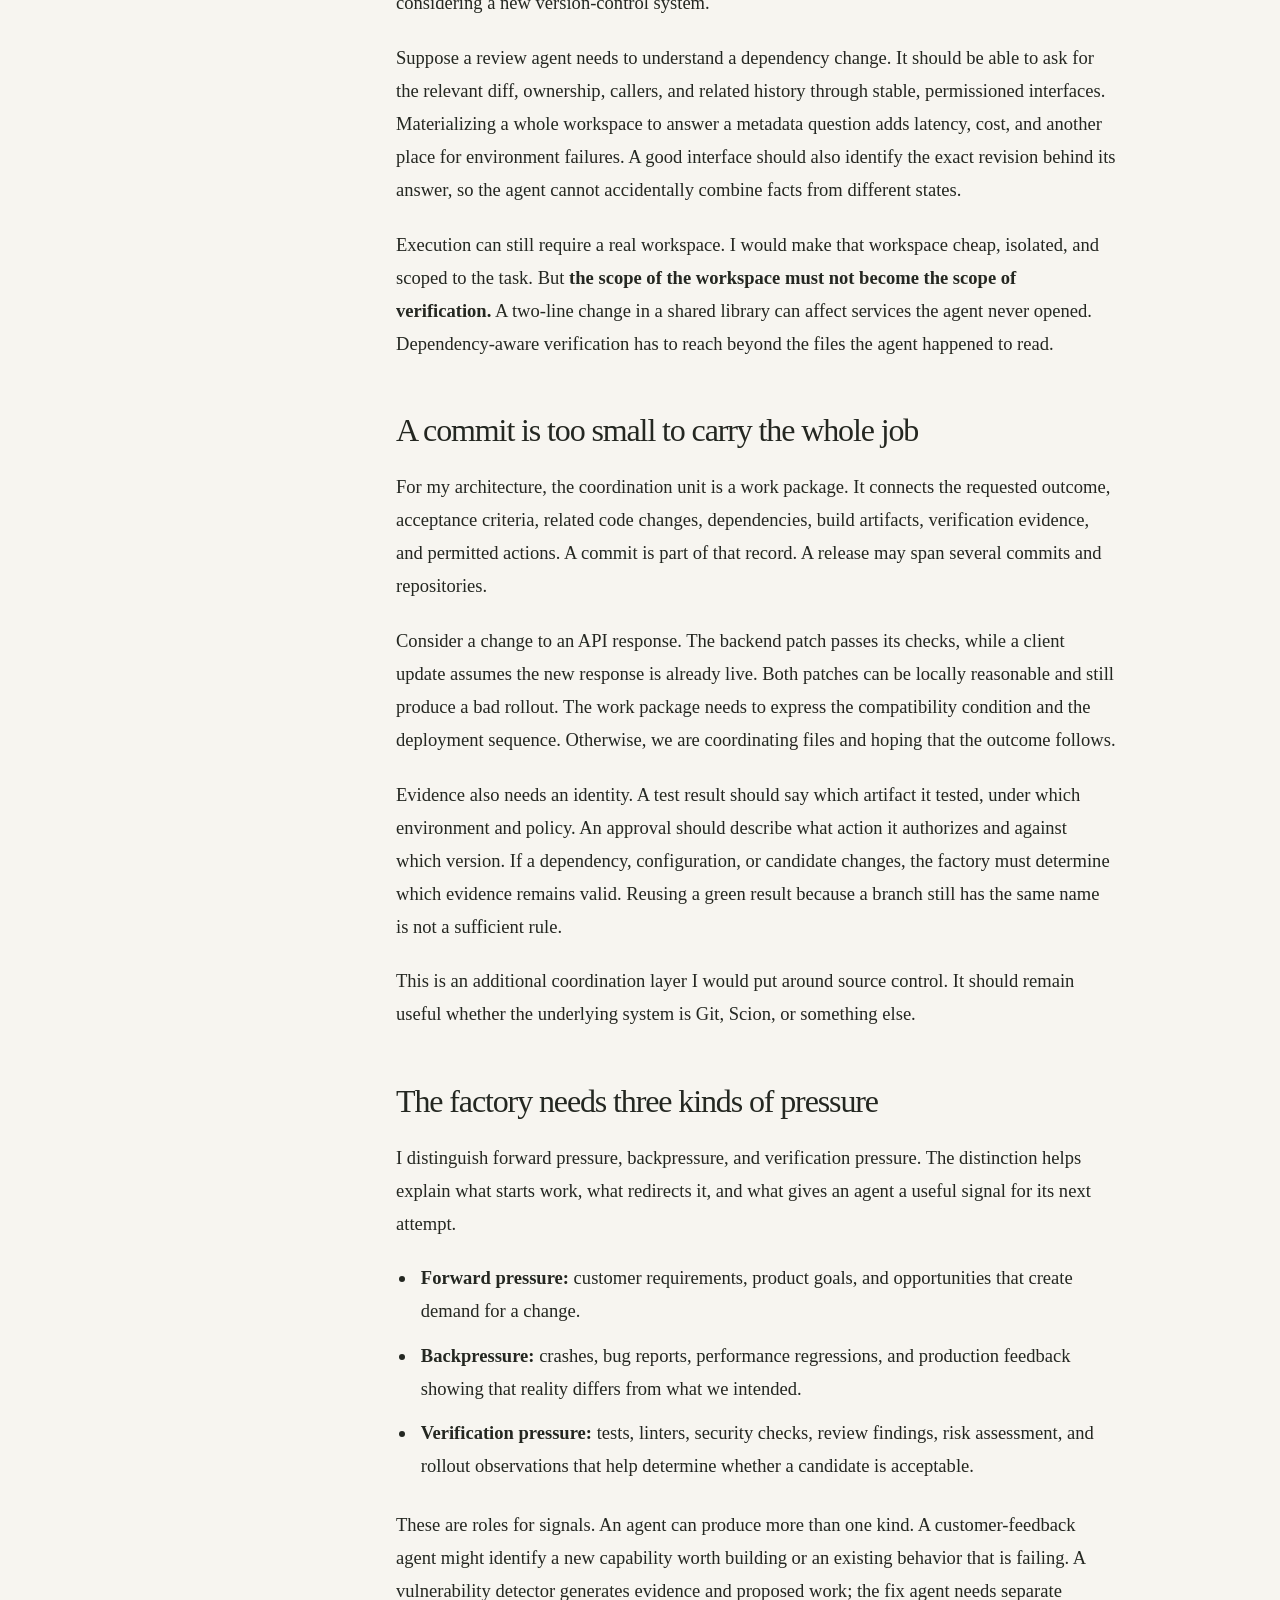
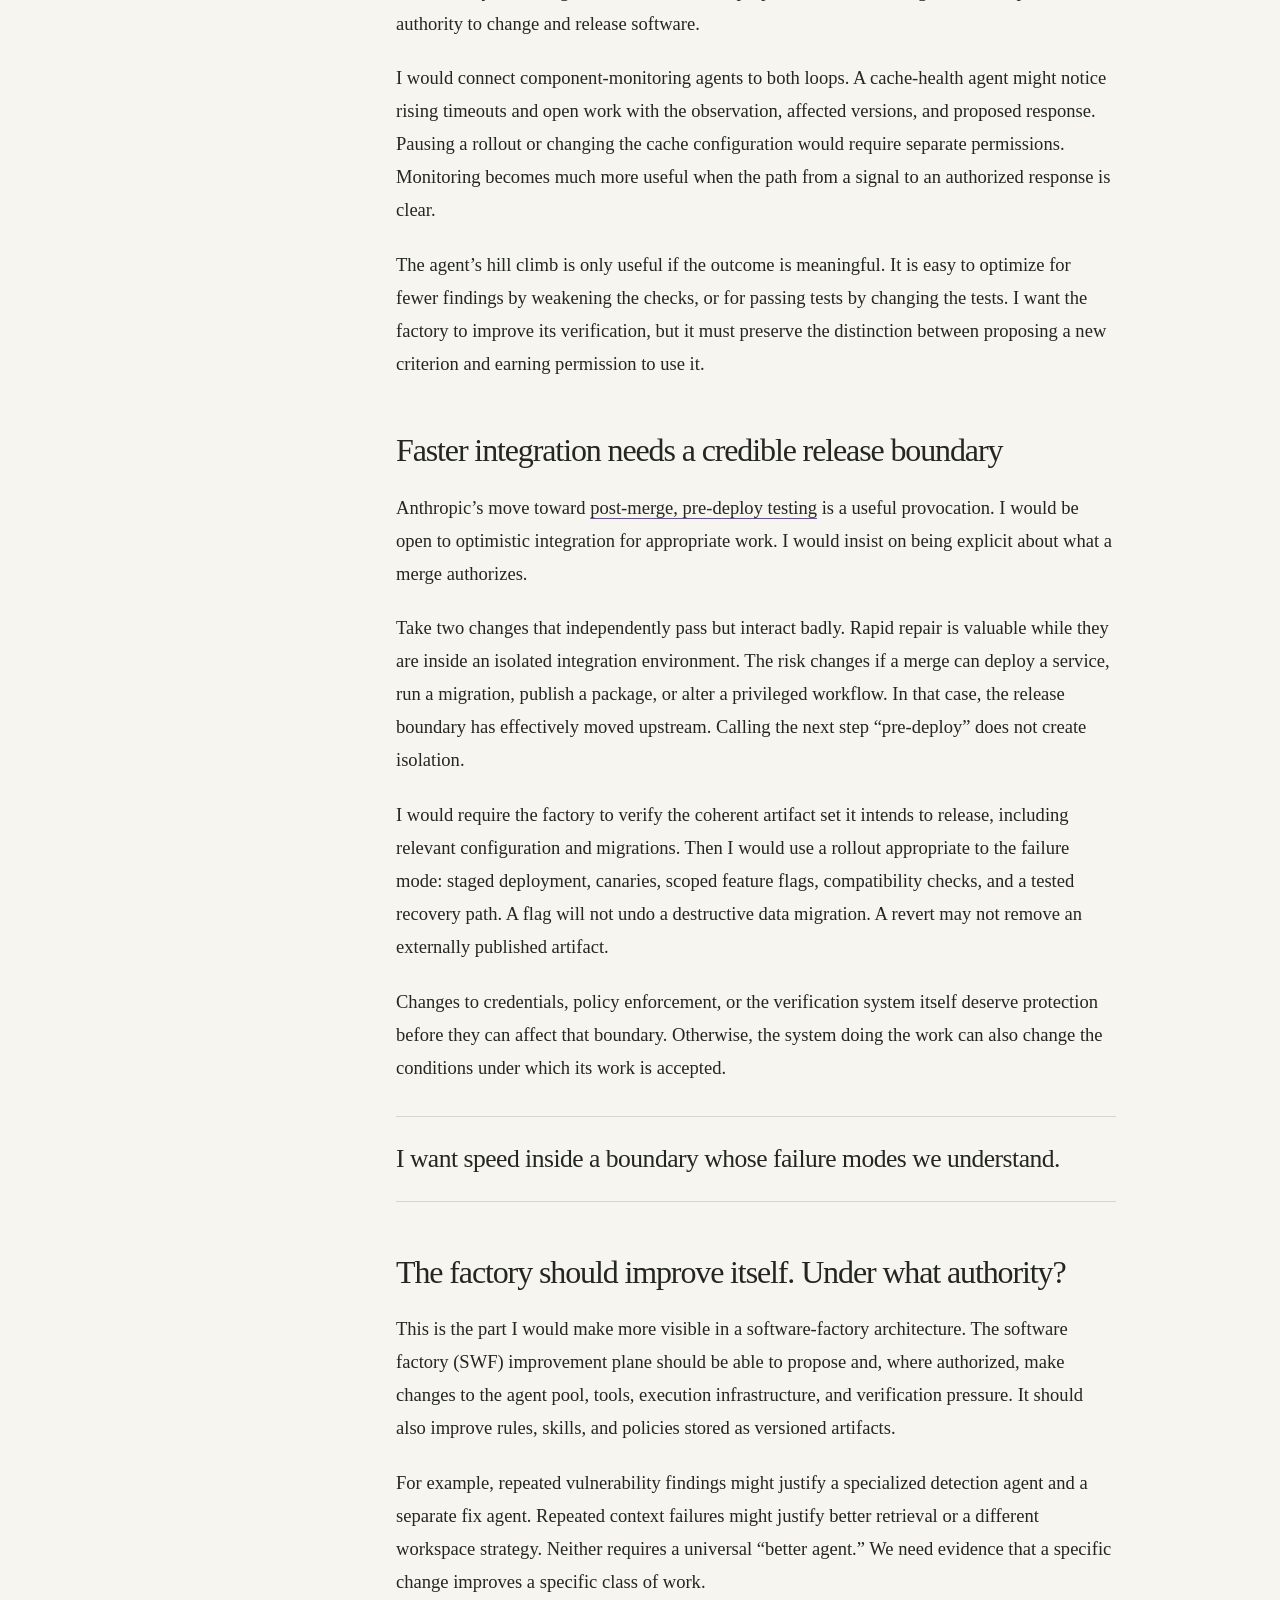
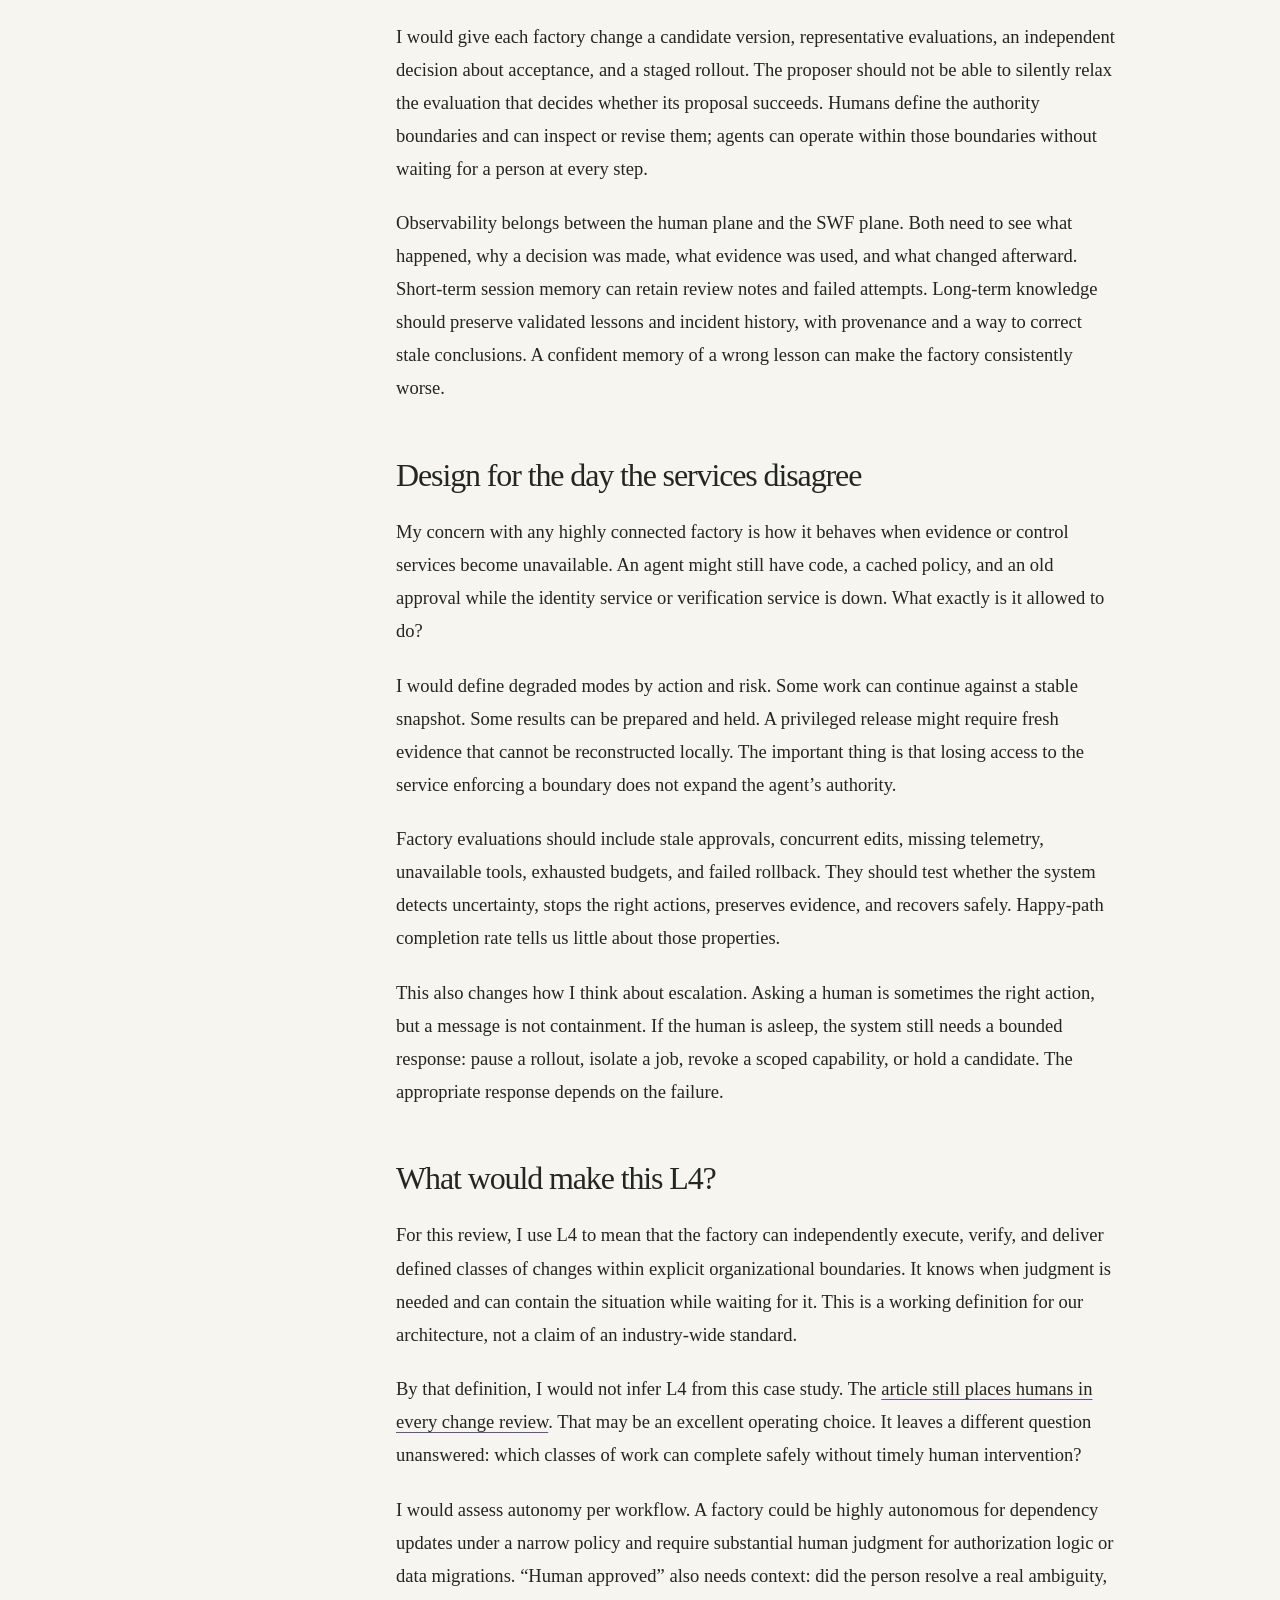
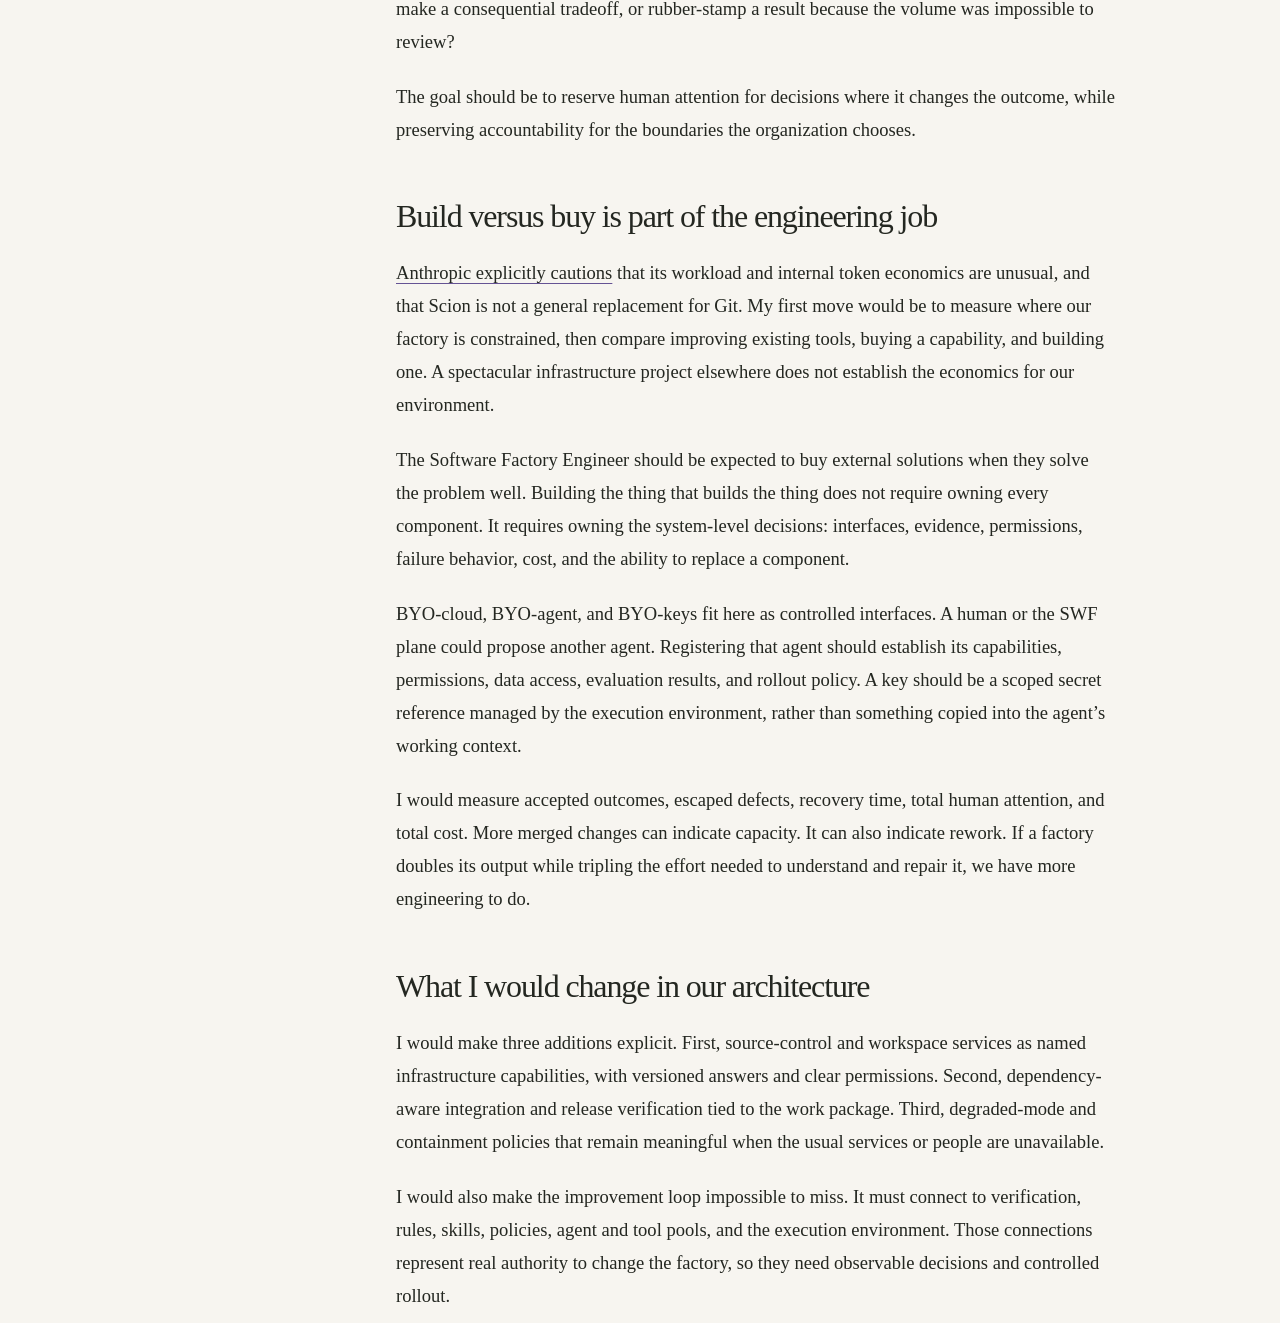
==== commit 564dd333: "Clarify publishing setup and monitoring responsibilities" ====
--- a/articles/when-agents-outgrow-the-infrastructure.html
+++ b/articles/when-agents-outgrow-the-infrastructure.html
@@ -91,6 +91,7 @@
           <li><strong>Verification pressure:</strong> tests, linters, security checks, review findings, risk assessment, and rollout observations that help determine whether a candidate is acceptable.</li>
         </ul>
         <p>These are roles for signals. An agent can produce more than one kind. A customer-feedback agent might identify a new capability worth building or an existing behavior that is failing. A vulnerability detector generates evidence and proposed work; the fix agent needs separate authority to change and release software.</p>
+        <p>I would connect component-monitoring agents to both loops. A cache-health agent might notice rising timeouts and open work with the observation, affected versions, and proposed response. Pausing a rollout or changing the cache configuration would require separate permissions. Monitoring becomes much more useful when the path from a signal to an authorized response is clear.</p>
         <p>The agent’s hill climb is only useful if the outcome is meaningful. It is easy to optimize for fewer findings by weakening the checks, or for passing tests by changing the tests. I want the factory to improve its verification, but it must preserve the distinction between proposing a new criterion and earning permission to use it.</p>
 
         <h2 id="release">Faster integration needs a credible release boundary</h2>
@@ -119,7 +120,7 @@
         <p>The goal should be to reserve human attention for decisions where it changes the outcome, while preserving accountability for the boundaries the organization chooses.</p>
 
         <h2 id="build-buy">Build versus buy is part of the engineering job</h2>
-        <p>My first move would be to measure where our factory is constrained, then compare improving existing tools, buying a capability, and building one. A spectacular infrastructure project elsewhere does not establish the economics for our environment.</p>
+        <p><a href="https://www.anthropic.com/research/redesigning-source-control">Anthropic explicitly cautions</a> that its workload and internal token economics are unusual, and that Scion is not a general replacement for Git. My first move would be to measure where our factory is constrained, then compare improving existing tools, buying a capability, and building one. A spectacular infrastructure project elsewhere does not establish the economics for our environment.</p>
         <p>The Software Factory Engineer should be expected to buy external solutions when they solve the problem well. Building the thing that builds the thing does not require owning every component. It requires owning the system-level decisions: interfaces, evidence, permissions, failure behavior, cost, and the ability to replace a component.</p>
         <p>BYO-cloud, BYO-agent, and BYO-keys fit here as controlled interfaces. A human or the SWF plane could propose another agent. Registering that agent should establish its capabilities, permissions, data access, evaluation results, and rollout policy. A key should be a scoped secret reference managed by the execution environment, rather than something copied into the agent’s working context.</p>
         <p>I would measure accepted outcomes, escaped defects, recovery time, total human attention, and total cost. More merged changes can indicate capacity. It can also indicate rework. If a factory doubles its output while tripling the effort needed to understand and repair it, we have more engineering to do.</p>
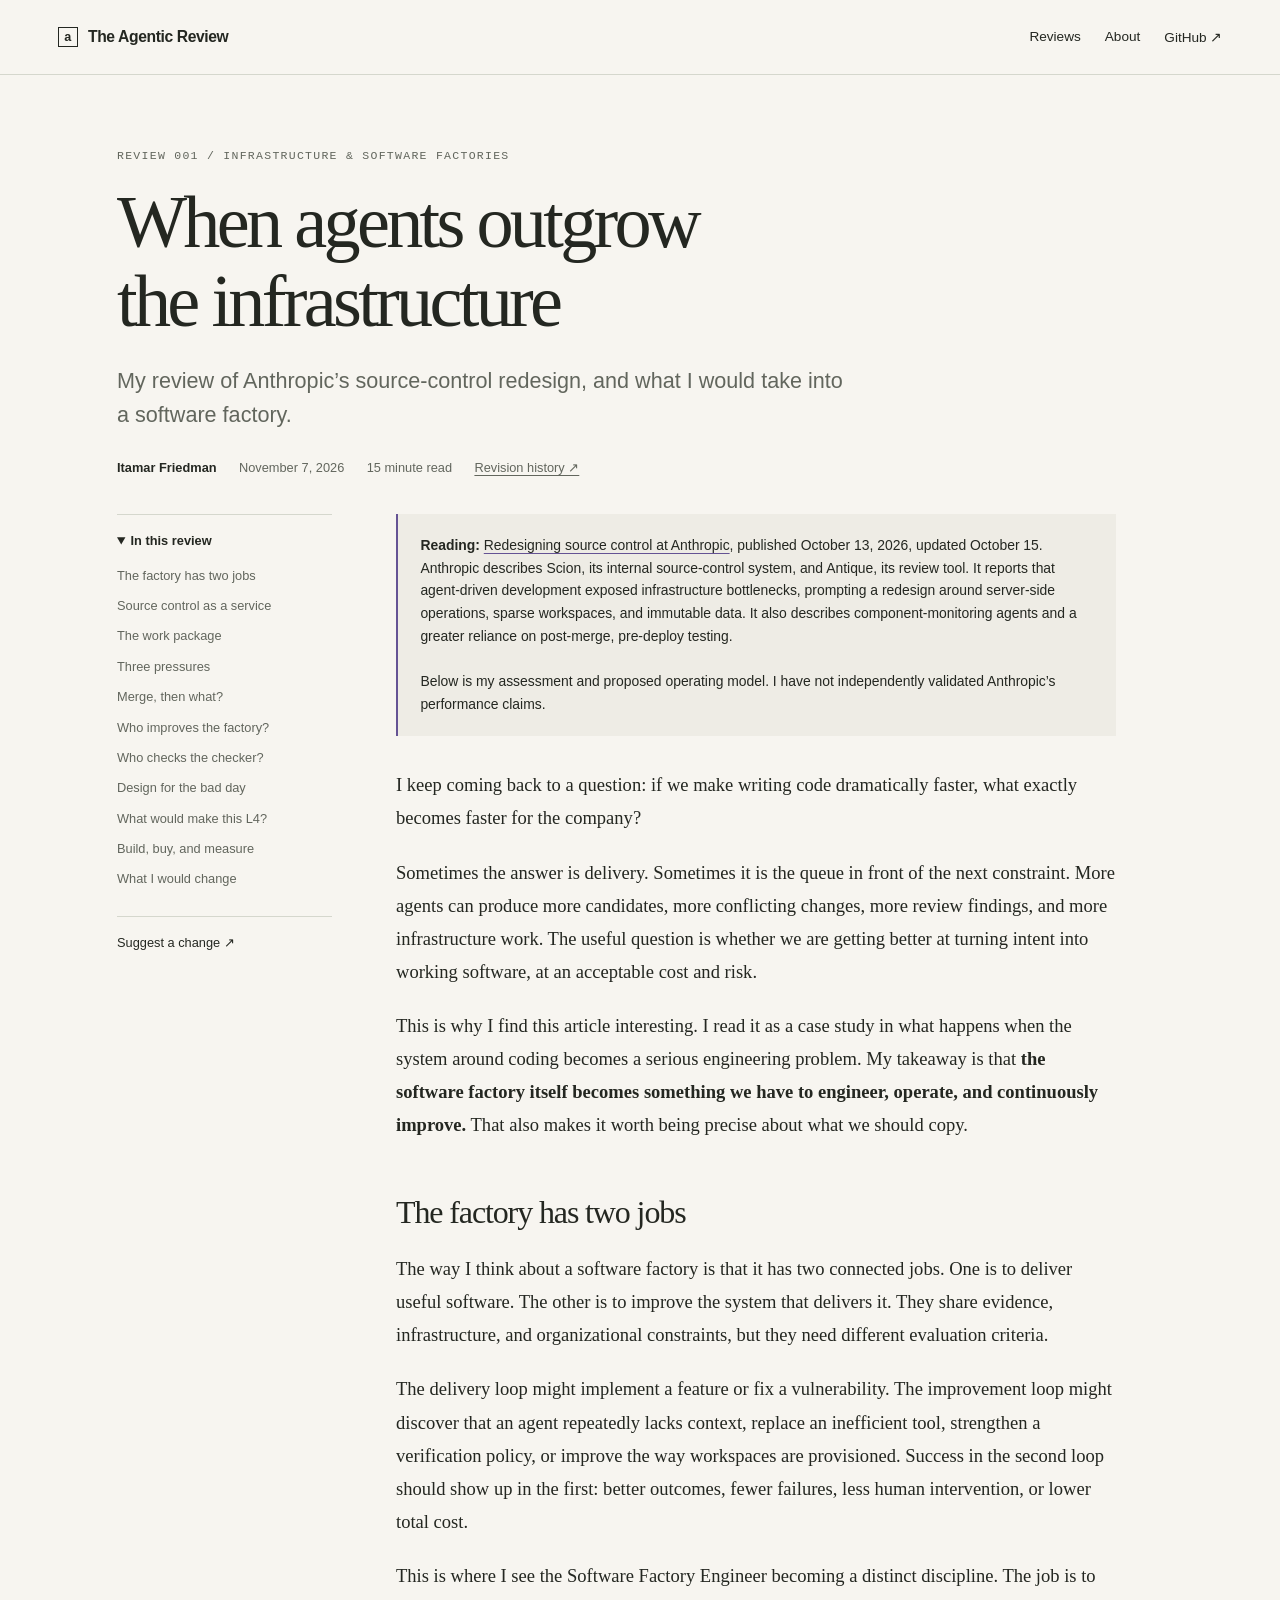
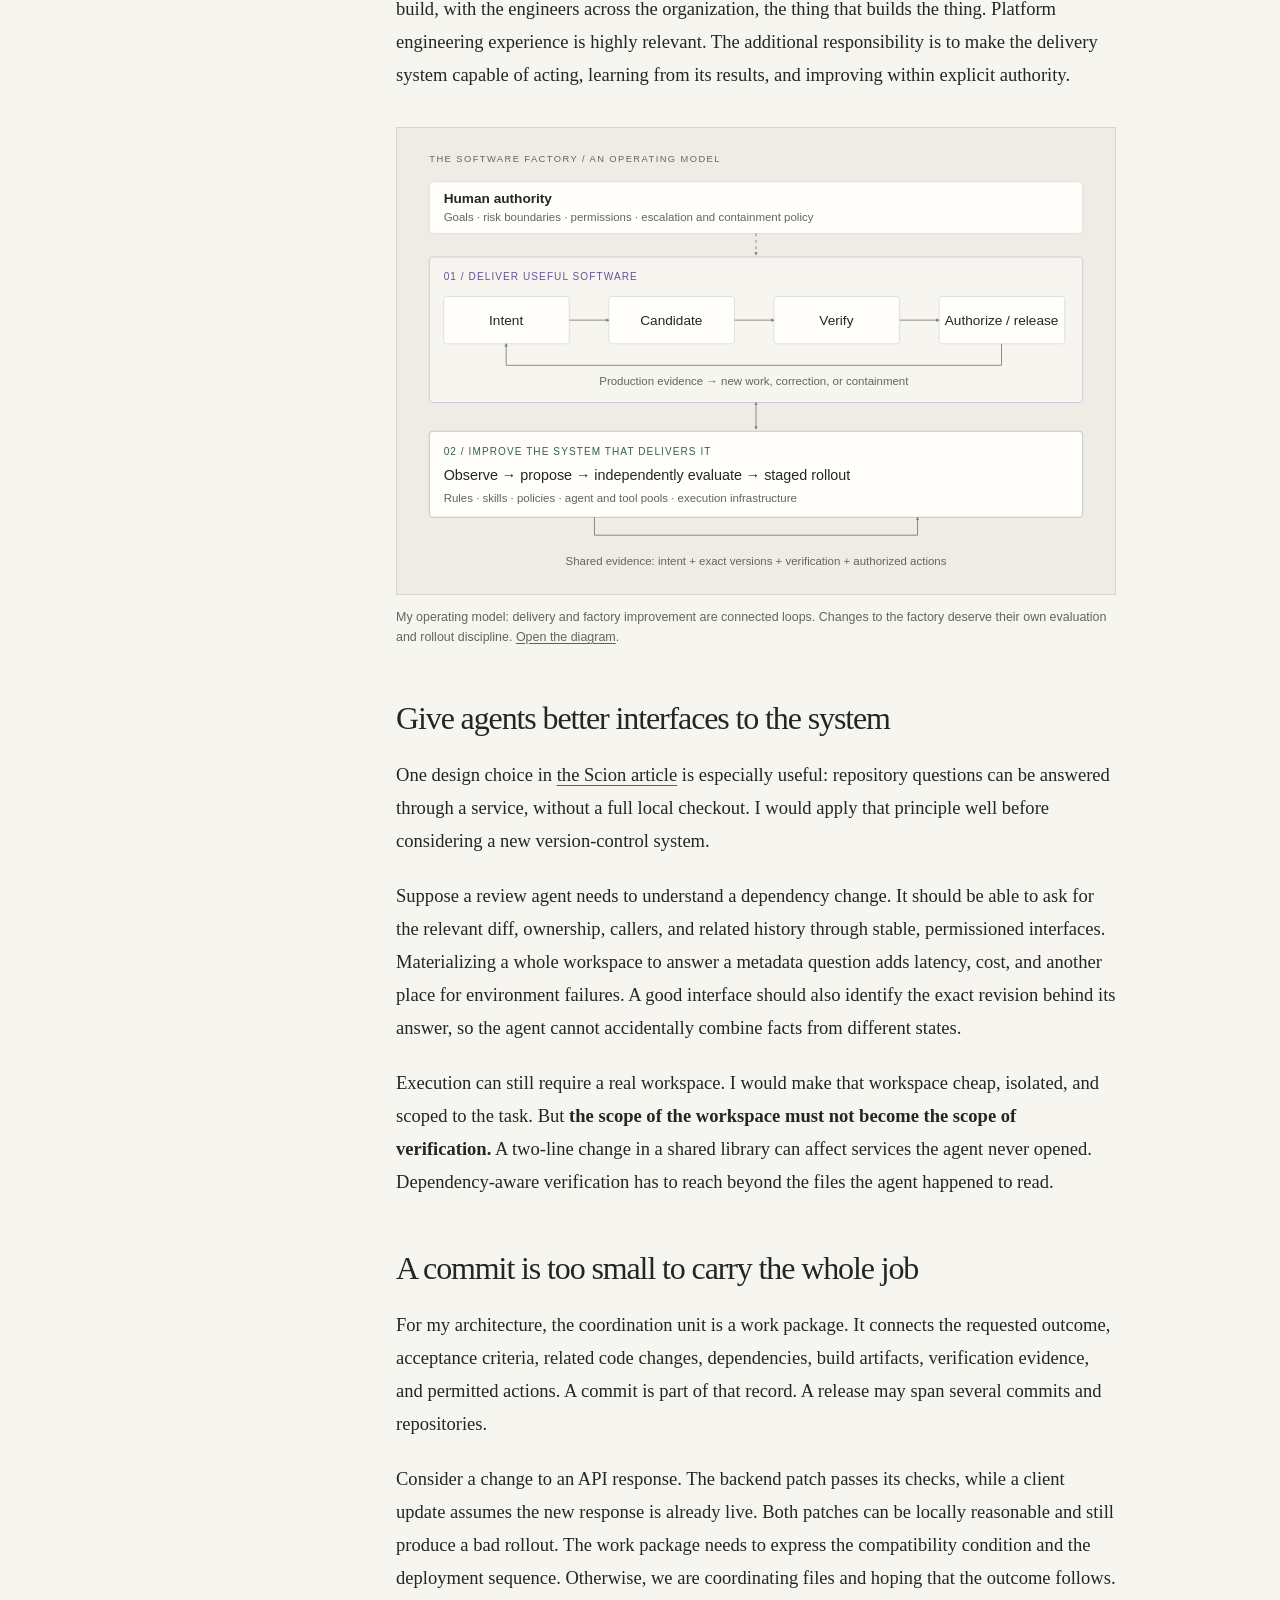
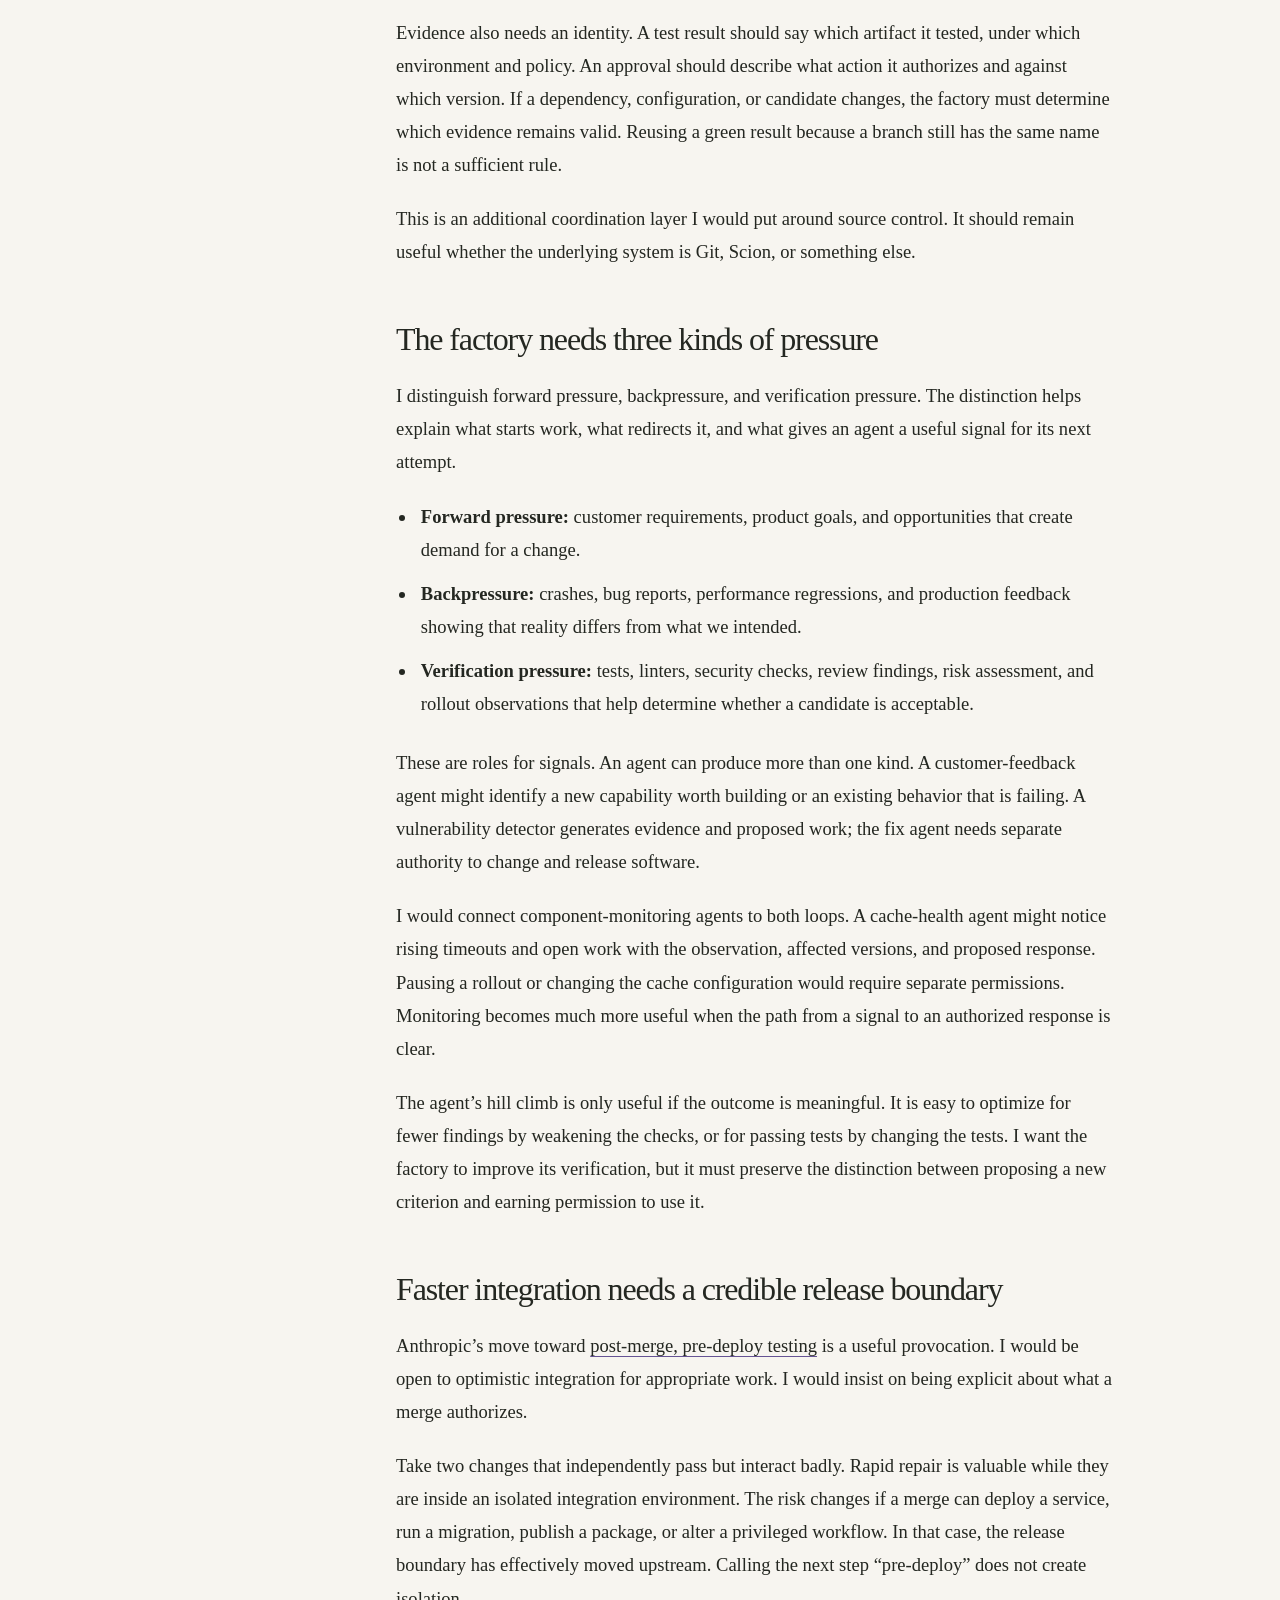
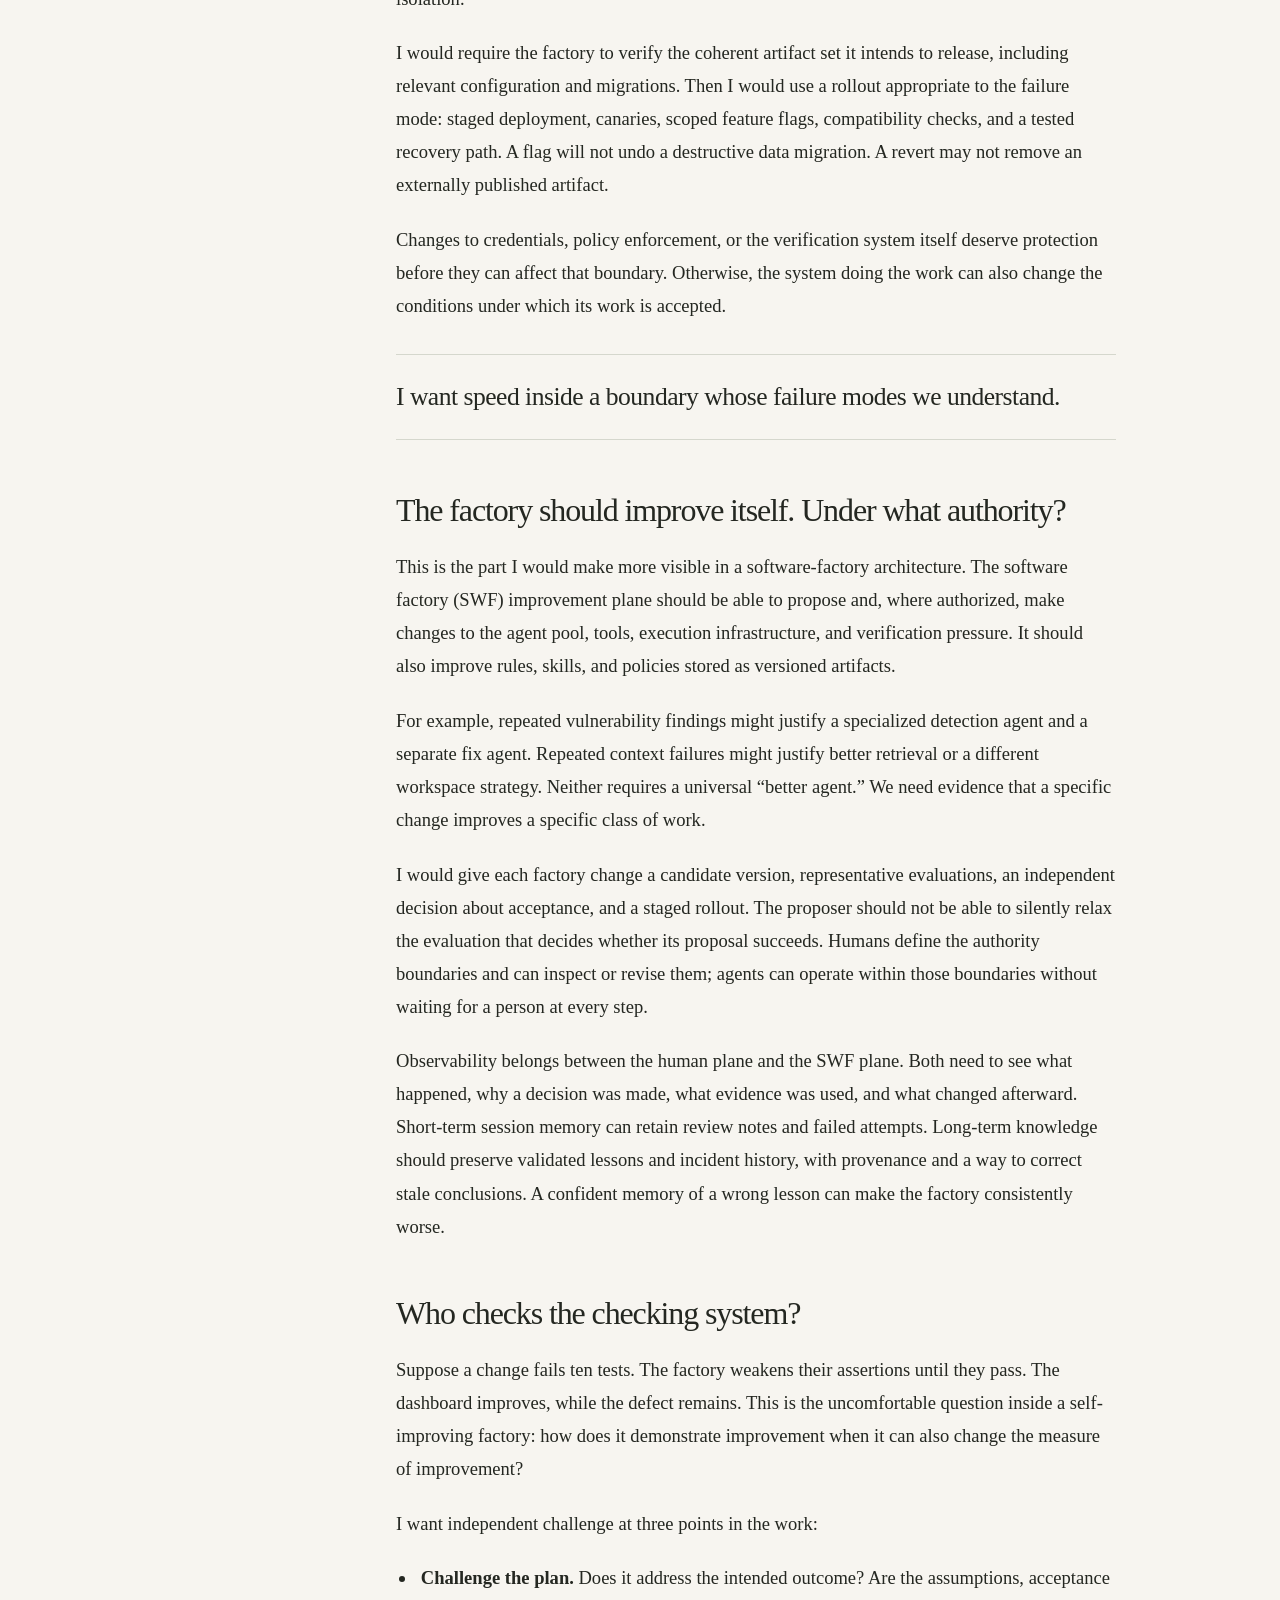
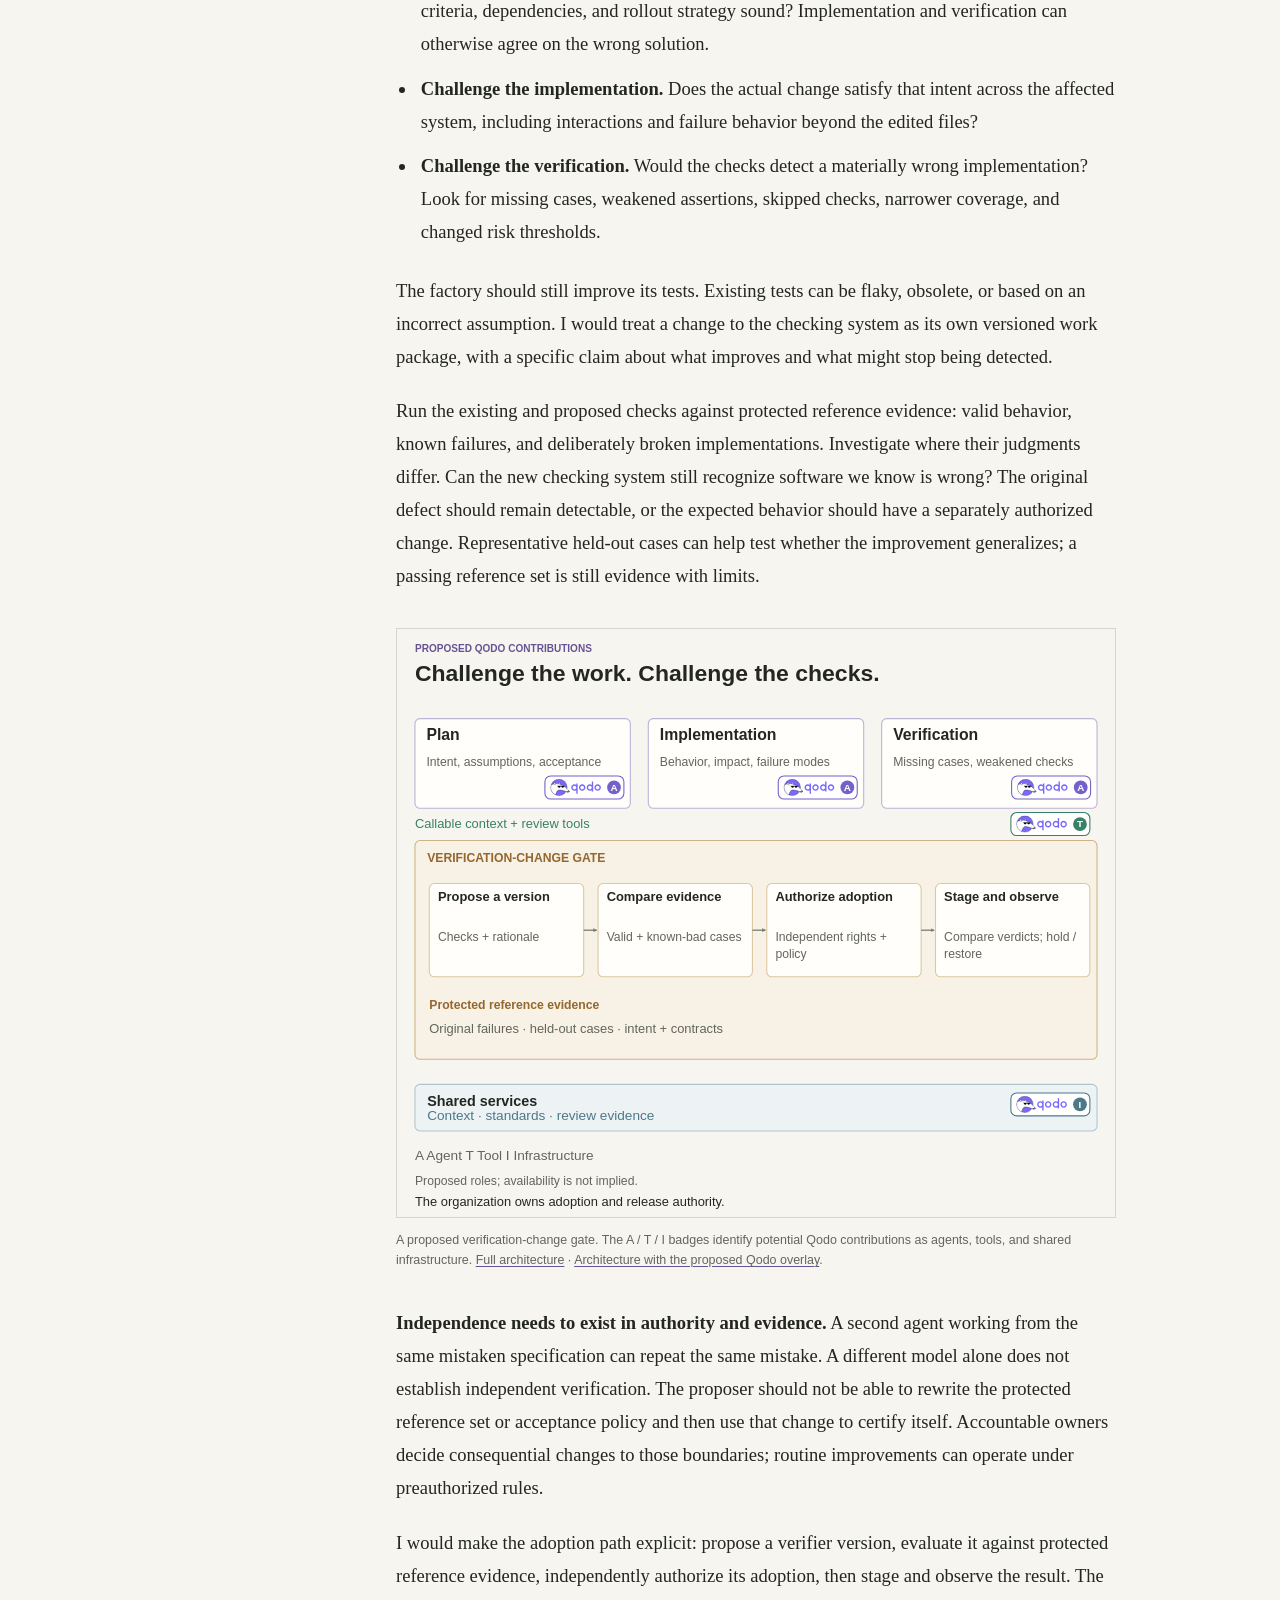
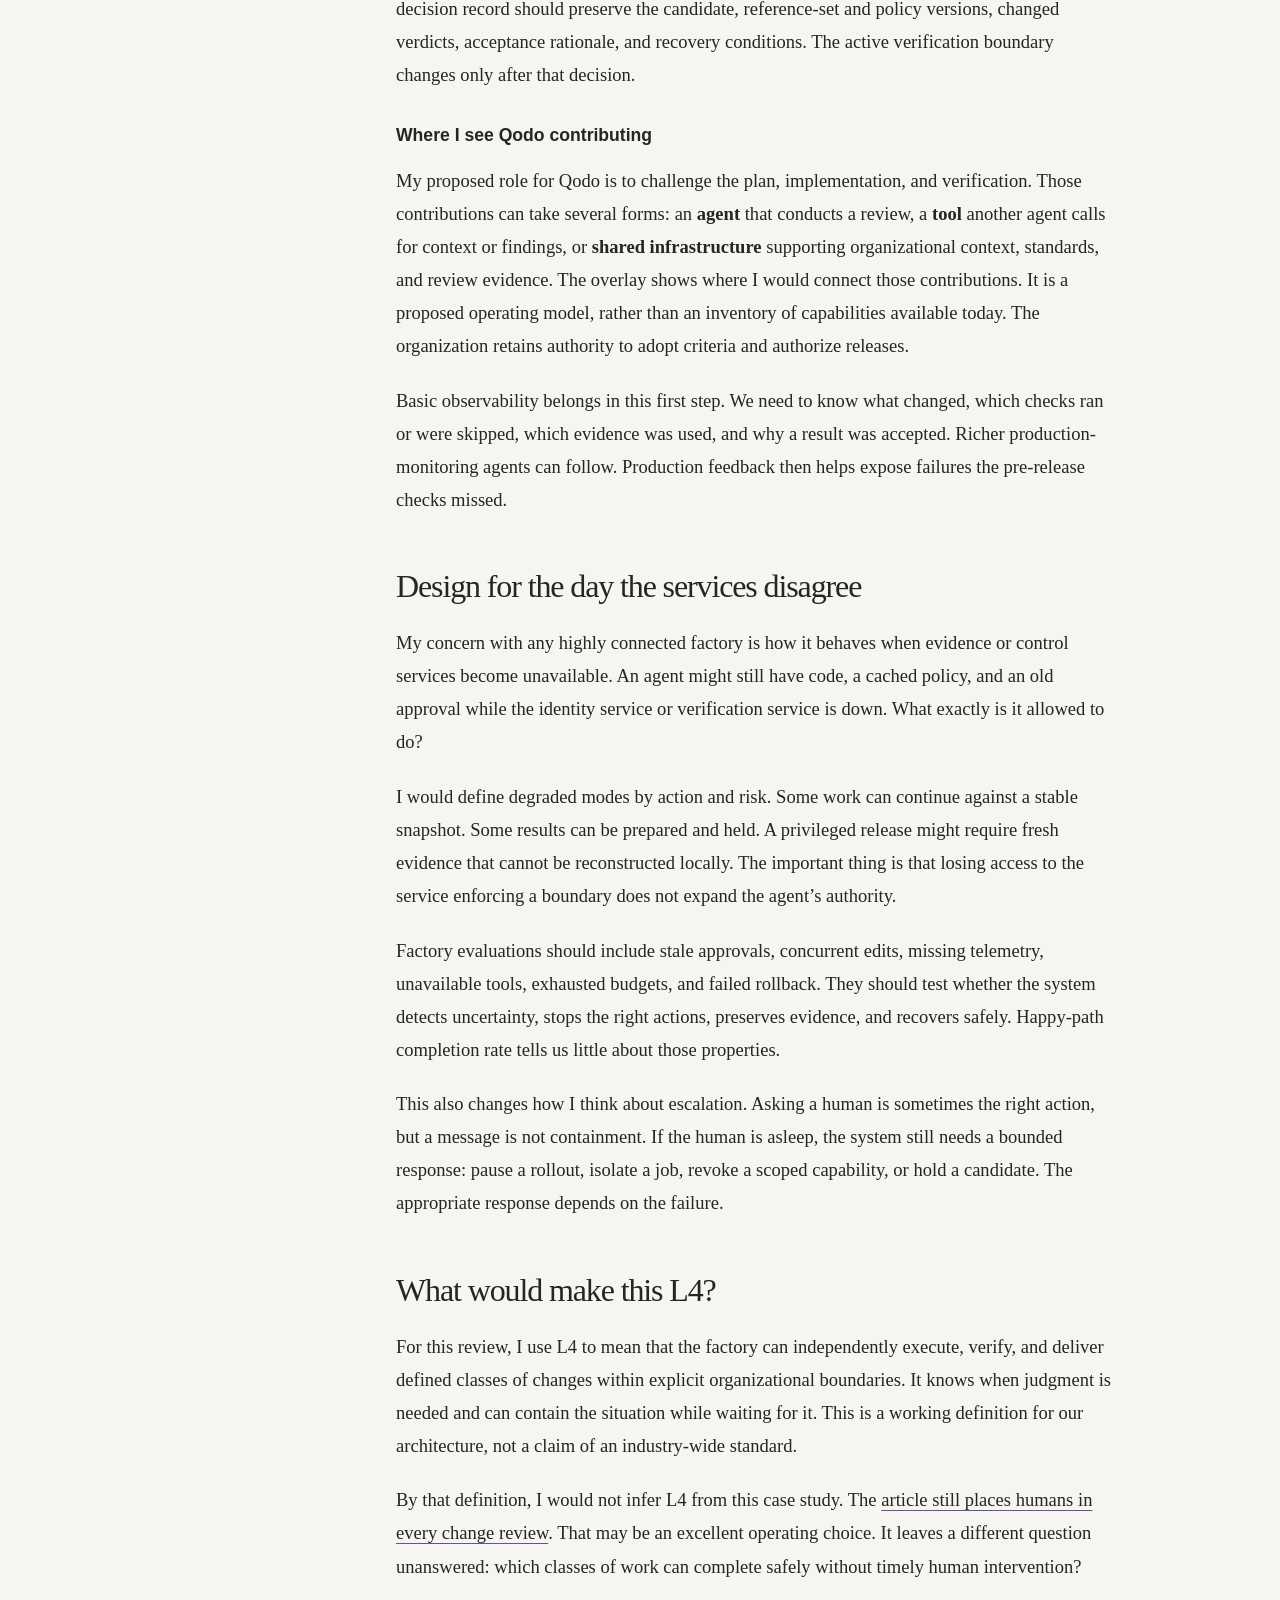
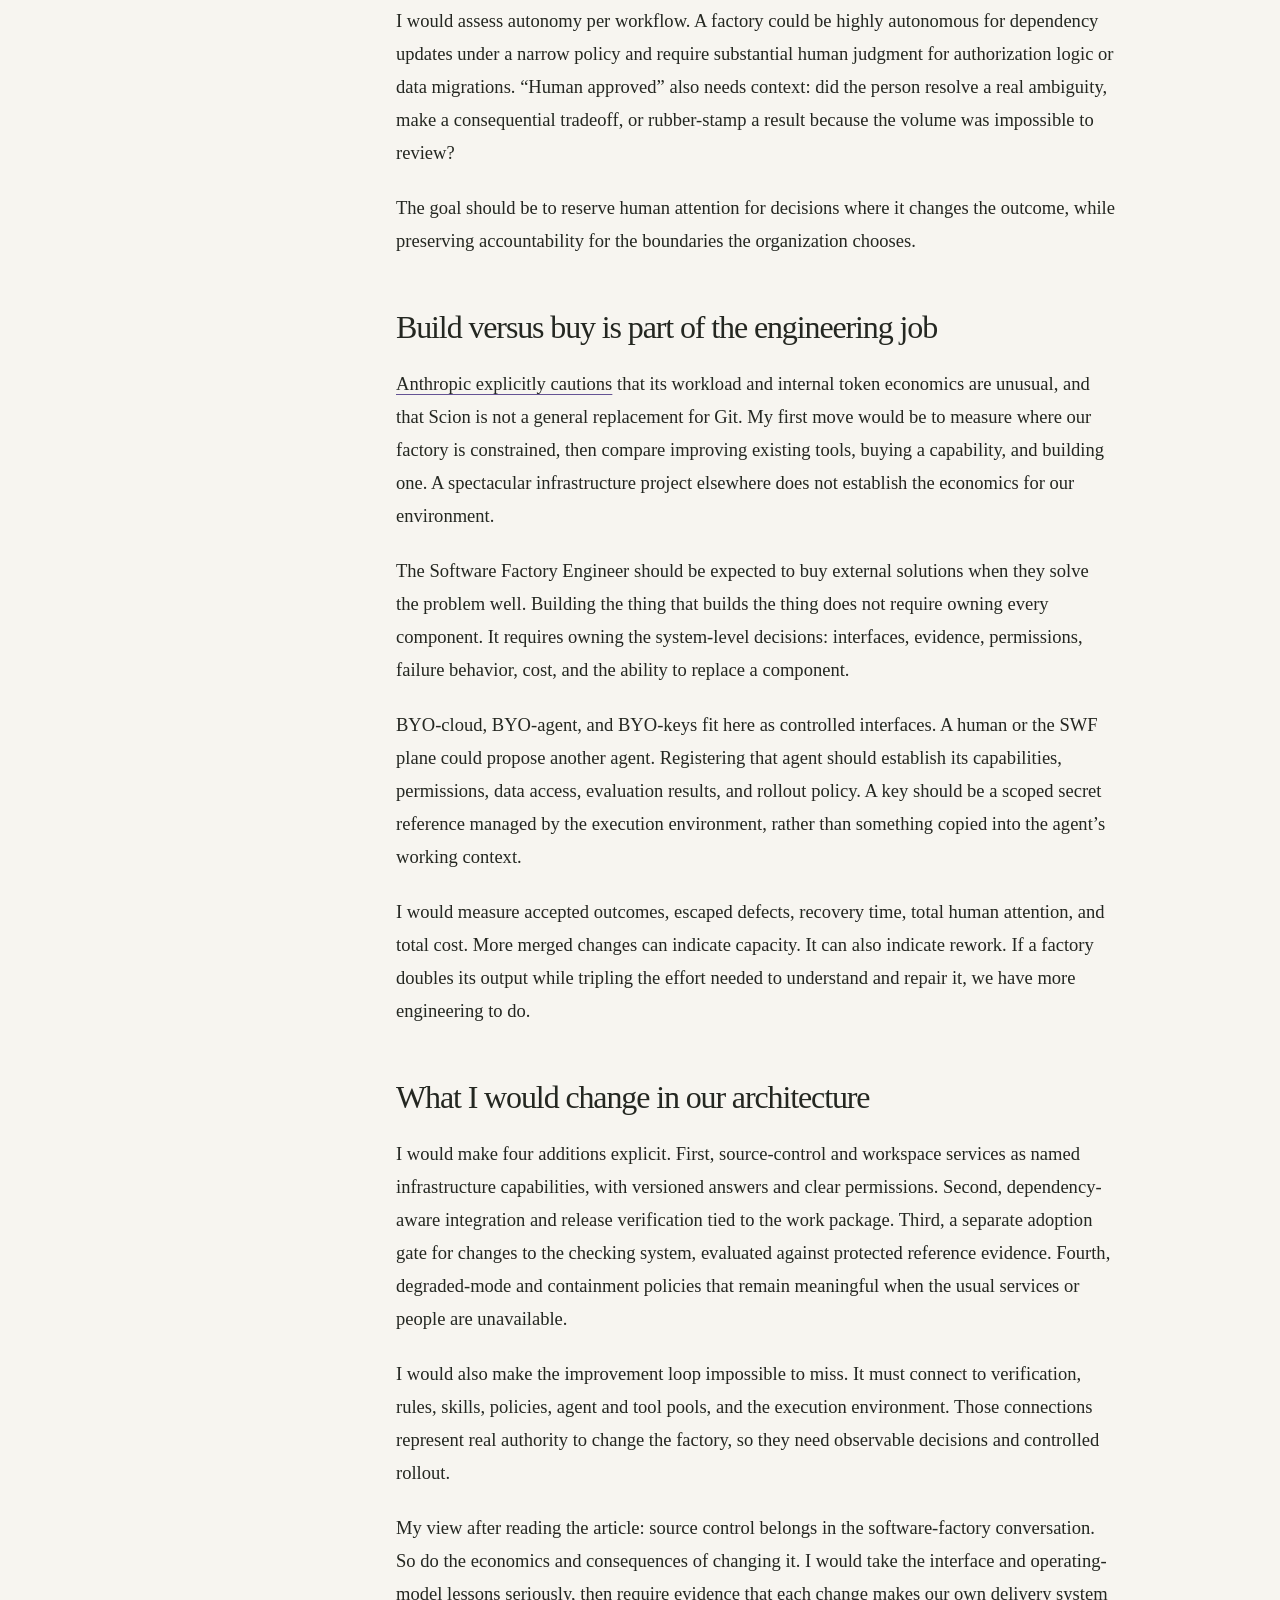
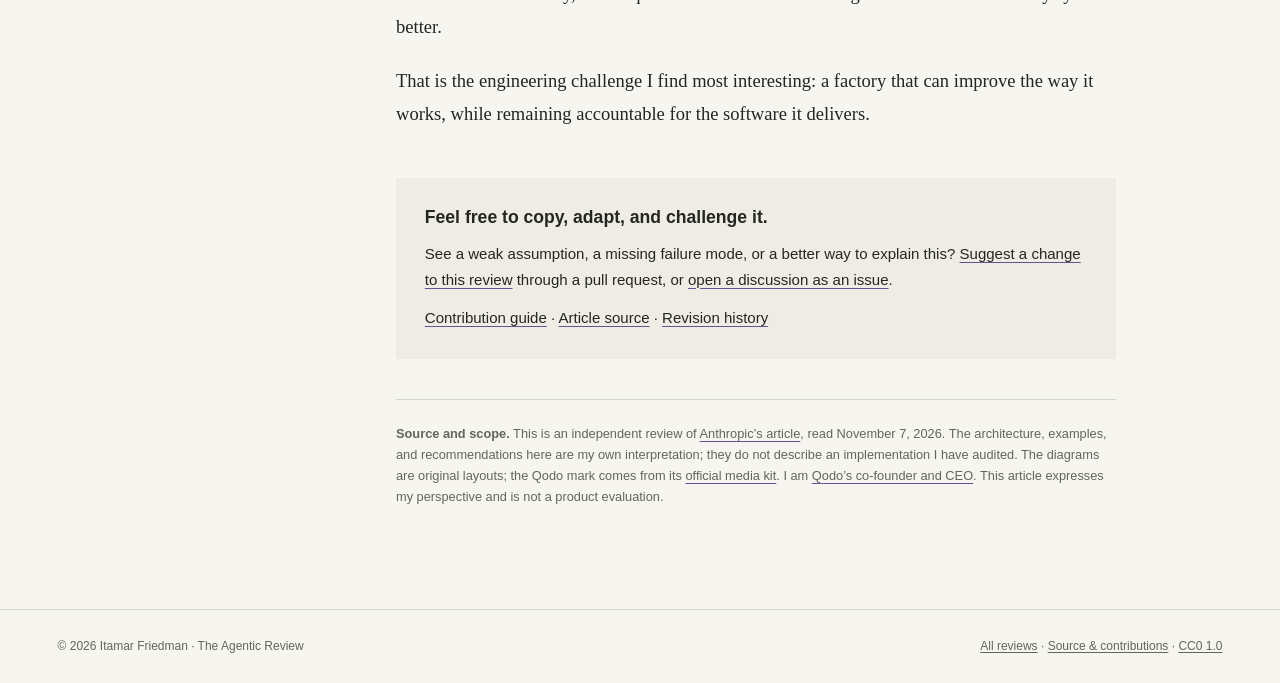
==== commit 4815d1c5: "Govern verification changes and map proposed Qodo contributions" ====
--- a/articles/when-agents-outgrow-the-infrastructure.html
+++ b/articles/when-agents-outgrow-the-infrastructure.html
@@ -28,7 +28,7 @@
       <div class="eyebrow">Review 001 / Infrastructure &amp; software factories</div>
       <h1>When agents outgrow<br>the infrastructure</h1>
       <p class="dek">My review of Anthropic’s source-control redesign, and what I would take into a software factory.</p>
-      <div class="byline"><strong>Itamar Friedman</strong><time datetime="2026-11-07">November 7, 2026</time><span>12 minute read</span><a href="https://github.com/coditamar/the-agentic-review/commits/main/articles/when-agents-outgrow-the-infrastructure.html">Revision history ↗</a></div>
+      <div class="byline"><strong>Itamar Friedman</strong><time datetime="2026-11-07">November 7, 2026</time><span>15 minute read</span><a href="https://github.com/coditamar/the-agentic-review/commits/main/articles/when-agents-outgrow-the-infrastructure.html">Revision history ↗</a></div>
     </header>
     <div class="article-layout">
       <aside class="toc" aria-label="Article navigation">
@@ -41,6 +41,7 @@
             <li><a href="#three-pressures">Three pressures</a></li>
             <li><a href="#release">Merge, then what?</a></li>
             <li><a href="#improvement">Who improves the factory?</a></li>
+            <li><a href="#checking-system">Who checks the checker?</a></li>
             <li><a href="#failure">Design for the bad day</a></li>
             <li><a href="#autonomy">What would make this L4?</a></li>
             <li><a href="#build-buy">Build, buy, and measure</a></li>
@@ -107,6 +108,31 @@
         <p>I would give each factory change a candidate version, representative evaluations, an independent decision about acceptance, and a staged rollout. The proposer should not be able to silently relax the evaluation that decides whether its proposal succeeds. Humans define the authority boundaries and can inspect or revise them; agents can operate within those boundaries without waiting for a person at every step.</p>
         <p>Observability belongs between the human plane and the SWF plane. Both need to see what happened, why a decision was made, what evidence was used, and what changed afterward. Short-term session memory can retain review notes and failed attempts. Long-term knowledge should preserve validated lessons and incident history, with provenance and a way to correct stale conclusions. A confident memory of a wrong lesson can make the factory consistently worse.</p>
 
+        <h2 id="checking-system">Who checks the checking system?</h2>
+        <p>Suppose a change fails ten tests. The factory weakens their assertions until they pass. The dashboard improves, while the defect remains. This is the uncomfortable question inside a self-improving factory: how does it demonstrate improvement when it can also change the measure of improvement?</p>
+        <p>I want independent challenge at three points in the work:</p>
+        <ul>
+          <li><strong>Challenge the plan.</strong> Does it address the intended outcome? Are the assumptions, acceptance criteria, dependencies, and rollout strategy sound? Implementation and verification can otherwise agree on the wrong solution.</li>
+          <li><strong>Challenge the implementation.</strong> Does the actual change satisfy that intent across the affected system, including interactions and failure behavior beyond the edited files?</li>
+          <li><strong>Challenge the verification.</strong> Would the checks detect a materially wrong implementation? Look for missing cases, weakened assertions, skipped checks, narrower coverage, and changed risk thresholds.</li>
+        </ul>
+        <p>The factory should still improve its tests. Existing tests can be flaky, obsolete, or based on an incorrect assumption. I would treat a change to the checking system as its own versioned work package, with a specific claim about what improves and what might stop being detected.</p>
+        <p>Run the existing and proposed checks against protected reference evidence: valid behavior, known failures, and deliberately broken implementations. Investigate where their judgments differ. Can the new checking system still recognize software we know is wrong? The original defect should remain detectable, or the expected behavior should have a separately authorized change. Representative held-out cases can help test whether the improvement generalizes; a passing reference set is still evidence with limits.</p>
+
+        <figure id="verification-flow">
+          <picture>
+            <source media="(max-width: 600px)" srcset="../assets/verification-change-mobile.svg" width="450" height="1110">
+            <img src="../assets/verification-change.svg" width="1000" height="820" alt="Independent challenge reviews the plan, implementation and verification. Proposed changes to the checker are evaluated against protected reference evidence, independently authorized, staged and observed. Qodo agent, tool and infrastructure badges indicate proposed contributions; the organization retains adoption and release authority.">
+          </picture>
+          <figcaption>A proposed verification-change gate. The A / T / I badges identify potential Qodo contributions as agents, tools, and shared infrastructure. <a href="../assets/software-factory-architecture-v10.svg">Full architecture</a> · <a href="../assets/software-factory-architecture-v10-qodo.svg">Architecture with the proposed Qodo overlay</a>.</figcaption>
+        </figure>
+
+        <p><strong>Independence needs to exist in authority and evidence.</strong> A second agent working from the same mistaken specification can repeat the same mistake. A different model alone does not establish independent verification. The proposer should not be able to rewrite the protected reference set or acceptance policy and then use that change to certify itself. Accountable owners decide consequential changes to those boundaries; routine improvements can operate under preauthorized rules.</p>
+        <p>I would make the adoption path explicit: propose a verifier version, evaluate it against protected reference evidence, independently authorize its adoption, then stage and observe the result. The decision record should preserve the candidate, reference-set and policy versions, changed verdicts, acceptance rationale, and recovery conditions. The active verification boundary changes only after that decision.</p>
+        <h3>Where I see Qodo contributing</h3>
+        <p>My proposed role for Qodo is to challenge the plan, implementation, and verification. Those contributions can take several forms: an <strong>agent</strong> that conducts a review, a <strong>tool</strong> another agent calls for context or findings, or <strong>shared infrastructure</strong> supporting organizational context, standards, and review evidence. The overlay shows where I would connect those contributions. It is a proposed operating model, rather than an inventory of capabilities available today. The organization retains authority to adopt criteria and authorize releases.</p>
+        <p>Basic observability belongs in this first step. We need to know what changed, which checks ran or were skipped, which evidence was used, and why a result was accepted. Richer production-monitoring agents can follow. Production feedback then helps expose failures the pre-release checks missed.</p>
+
         <h2 id="failure">Design for the day the services disagree</h2>
         <p>My concern with any highly connected factory is how it behaves when evidence or control services become unavailable. An agent might still have code, a cached policy, and an old approval while the identity service or verification service is down. What exactly is it allowed to do?</p>
         <p>I would define degraded modes by action and risk. Some work can continue against a stable snapshot. Some results can be prepared and held. A privileged release might require fresh evidence that cannot be reconstructed locally. The important thing is that losing access to the service enforcing a boundary does not expand the agent’s authority.</p>
@@ -126,7 +152,7 @@
         <p>I would measure accepted outcomes, escaped defects, recovery time, total human attention, and total cost. More merged changes can indicate capacity. It can also indicate rework. If a factory doubles its output while tripling the effort needed to understand and repair it, we have more engineering to do.</p>
 
         <h2 id="verdict">What I would change in our architecture</h2>
-        <p>I would make three additions explicit. First, source-control and workspace services as named infrastructure capabilities, with versioned answers and clear permissions. Second, dependency-aware integration and release verification tied to the work package. Third, degraded-mode and containment policies that remain meaningful when the usual services or people are unavailable.</p>
+        <p>I would make four additions explicit. First, source-control and workspace services as named infrastructure capabilities, with versioned answers and clear permissions. Second, dependency-aware integration and release verification tied to the work package. Third, a separate adoption gate for changes to the checking system, evaluated against protected reference evidence. Fourth, degraded-mode and containment policies that remain meaningful when the usual services or people are unavailable.</p>
         <p>I would also make the improvement loop impossible to miss. It must connect to verification, rules, skills, policies, agent and tool pools, and the execution environment. Those connections represent real authority to change the factory, so they need observable decisions and controlled rollout.</p>
         <p>My view after reading the article: source control belongs in the software-factory conversation. So do the economics and consequences of changing it. I would take the interface and operating-model lessons seriously, then require evidence that each change makes our own delivery system better.</p>
         <p>That is the engineering challenge I find most interesting: a factory that can improve the way it works, while remaining accountable for the software it delivers.</p>
@@ -137,7 +163,7 @@
           <p><a href="https://github.com/coditamar/the-agentic-review/blob/main/CONTRIBUTING.md">Contribution guide</a> · <a href="https://github.com/coditamar/the-agentic-review/blob/main/articles/when-agents-outgrow-the-infrastructure.html">Article source</a> · <a href="https://github.com/coditamar/the-agentic-review/commits/main/articles/when-agents-outgrow-the-infrastructure.html">Revision history</a></p>
         </section>
         <div class="footnote">
-          <p><strong>Source and scope.</strong> This is an independent review of <a href="https://www.anthropic.com/research/redesigning-source-control">Anthropic’s article</a>, read November 7, 2026. The architecture, examples, and recommendations here are my own interpretation; they do not describe an implementation I have audited. The diagram is original to this review. I am <a href="https://www.qodo.ai/about/">Qodo’s co-founder and CEO</a>. This article expresses my perspective and is not a product evaluation.</p>
+          <p><strong>Source and scope.</strong> This is an independent review of <a href="https://www.anthropic.com/research/redesigning-source-control">Anthropic’s article</a>, read November 7, 2026. The architecture, examples, and recommendations here are my own interpretation; they do not describe an implementation I have audited. The diagrams are original layouts; the Qodo mark comes from its <a href="https://www.qodo.ai/media-downloads/">official media kit</a>. I am <a href="https://www.qodo.ai/about/">Qodo’s co-founder and CEO</a>. This article expresses my perspective and is not a product evaluation.</p>
         </div>
       </article>
     </div>
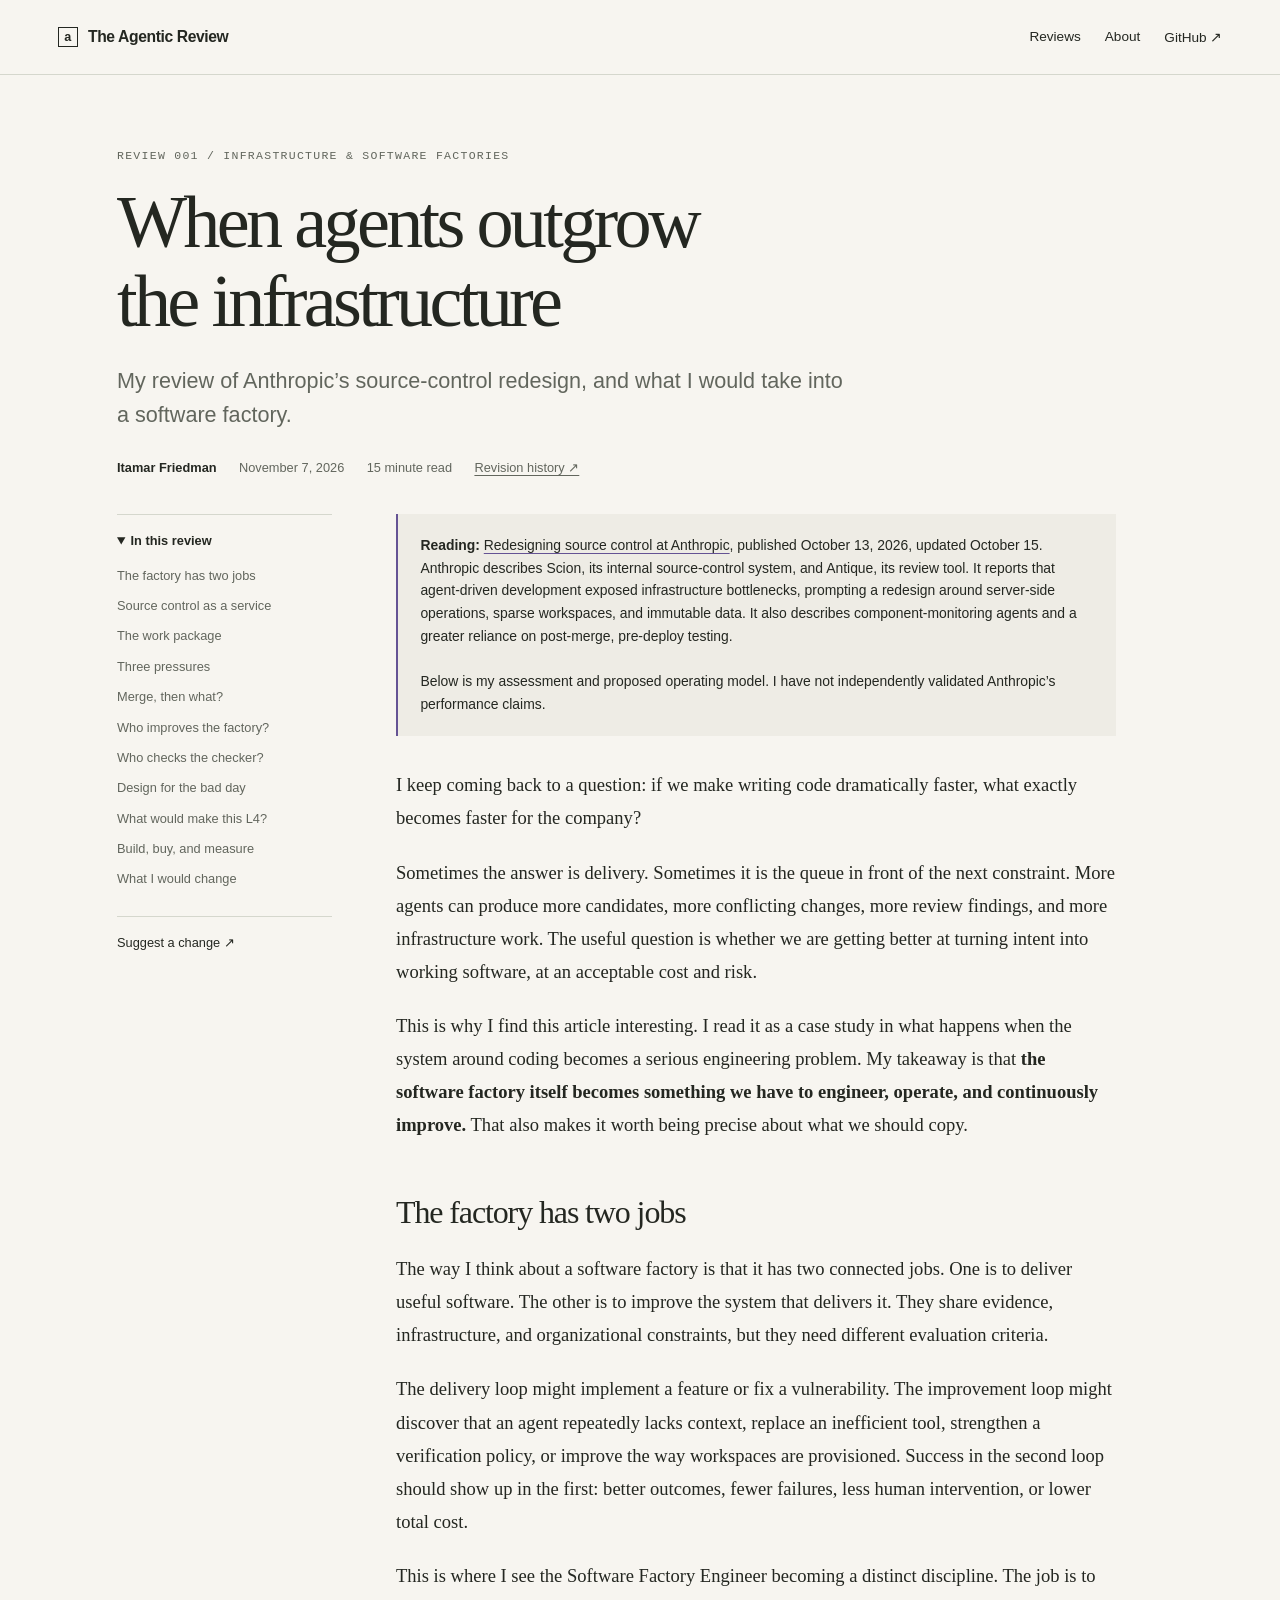
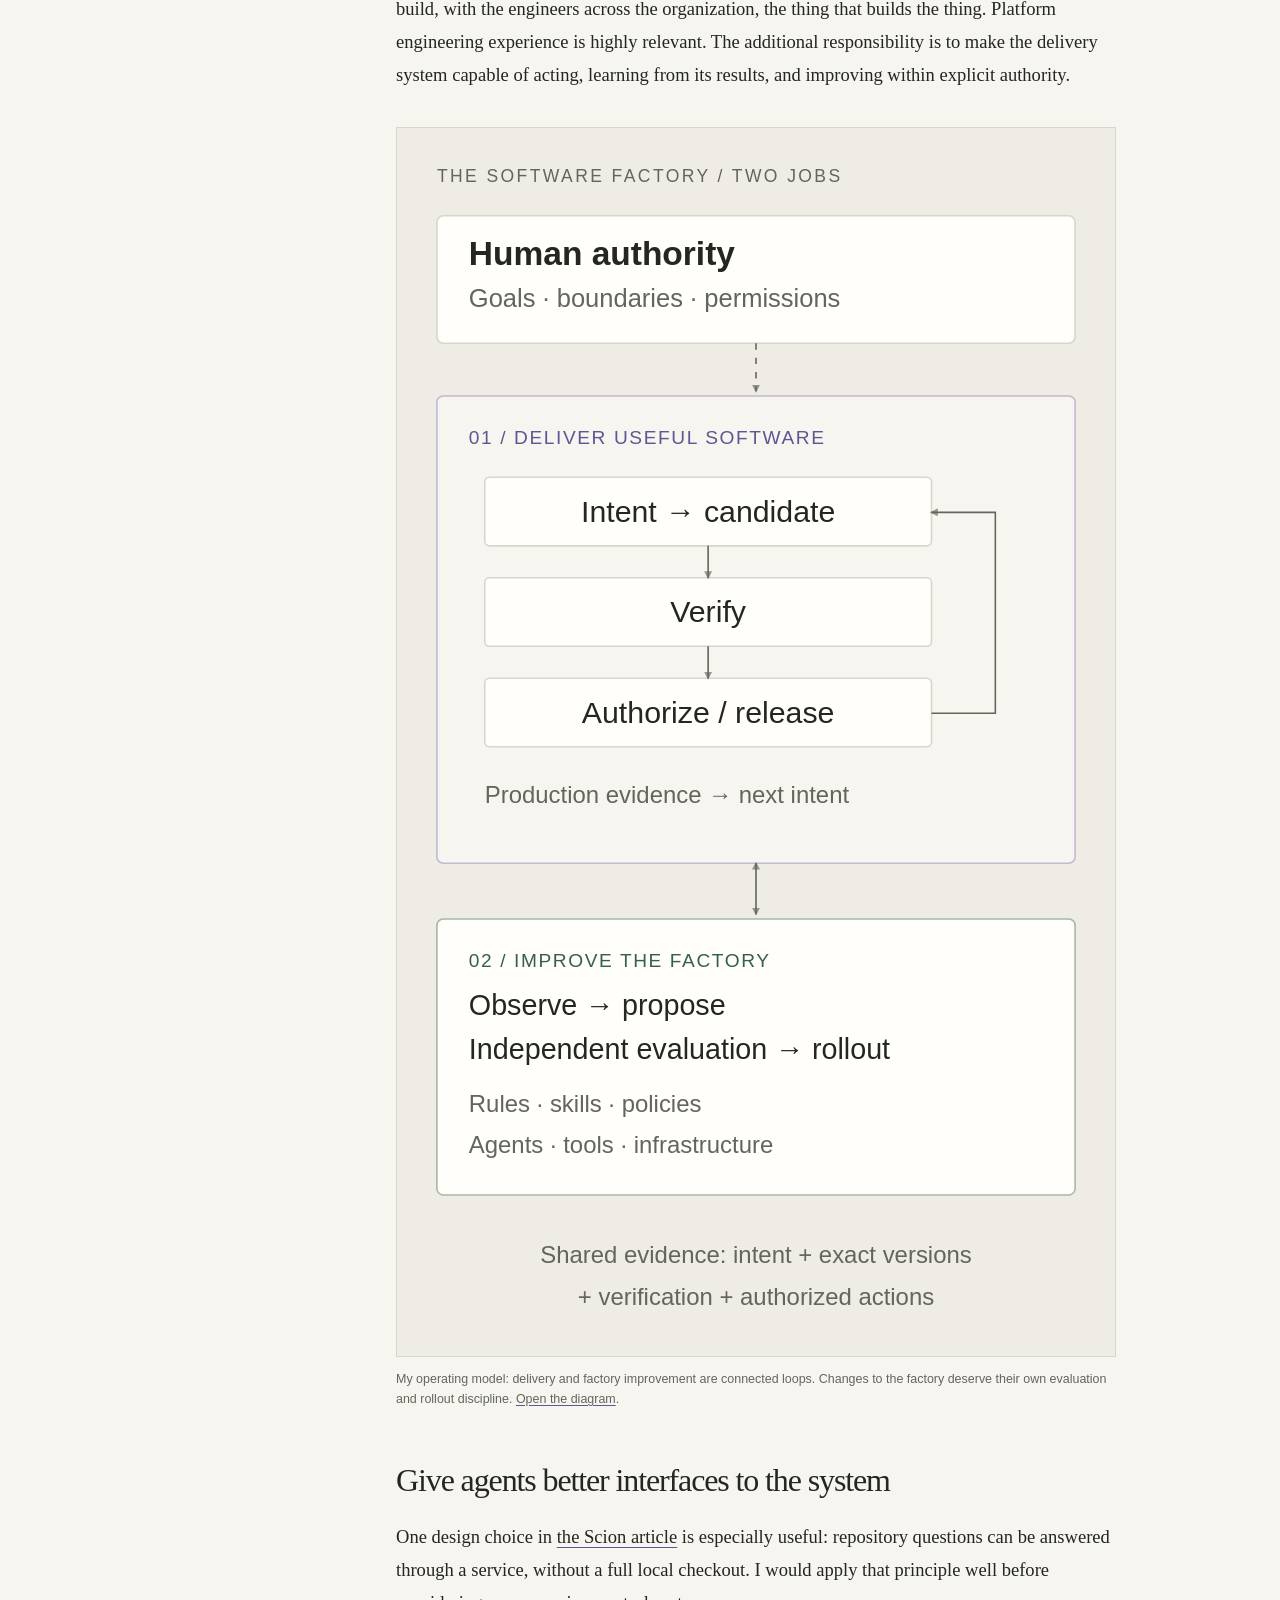
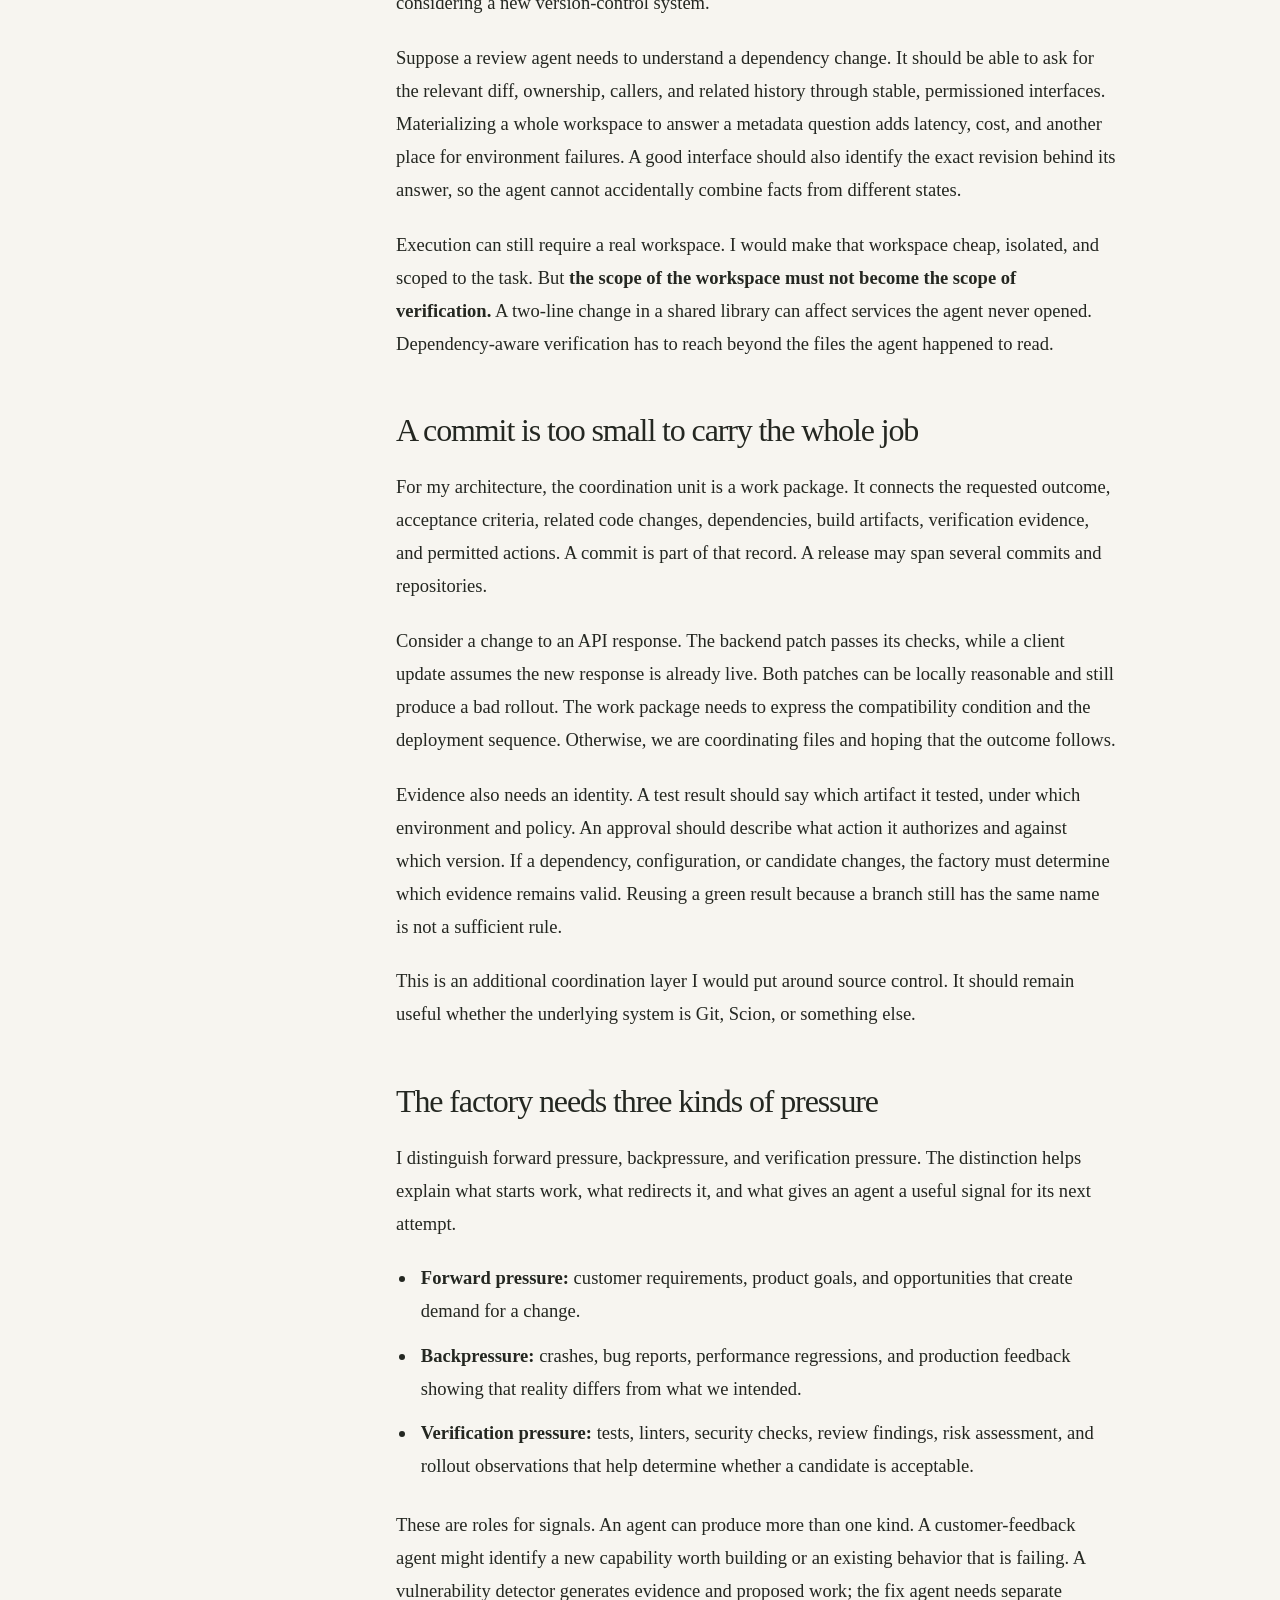
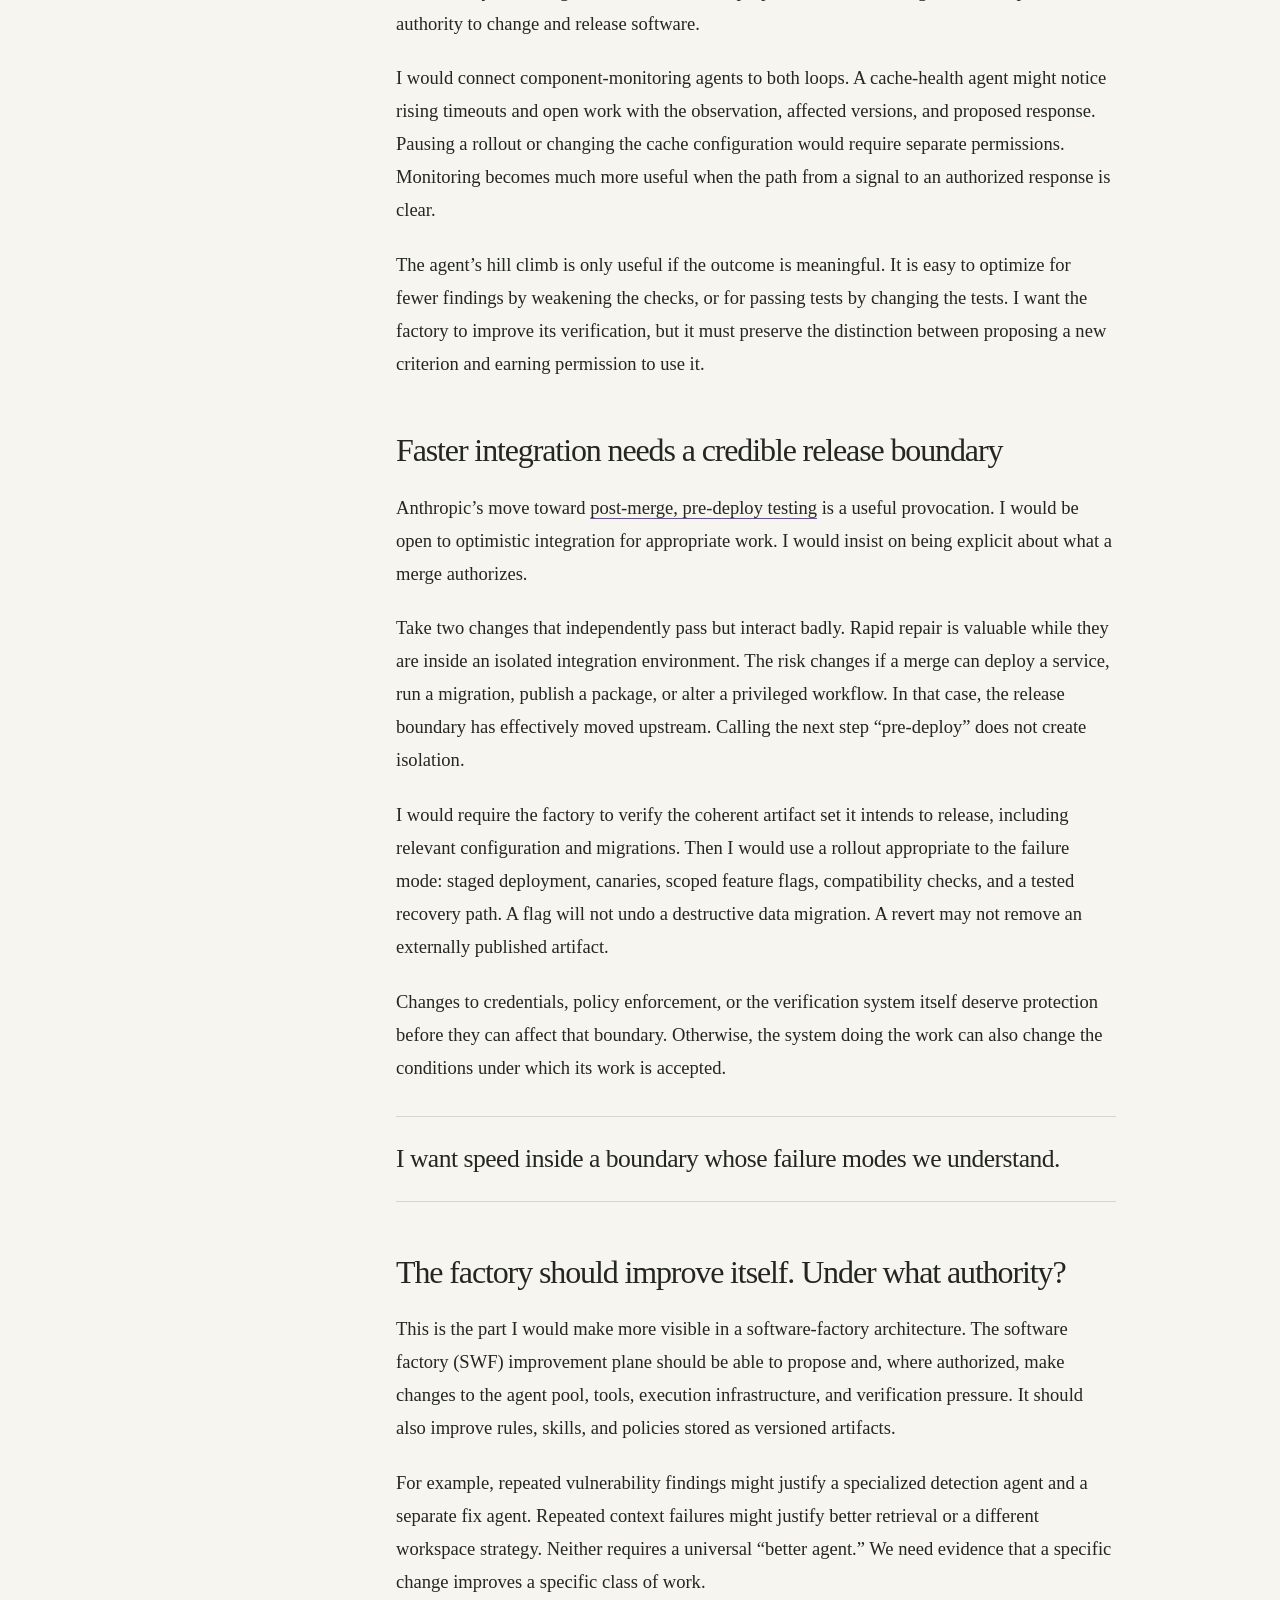
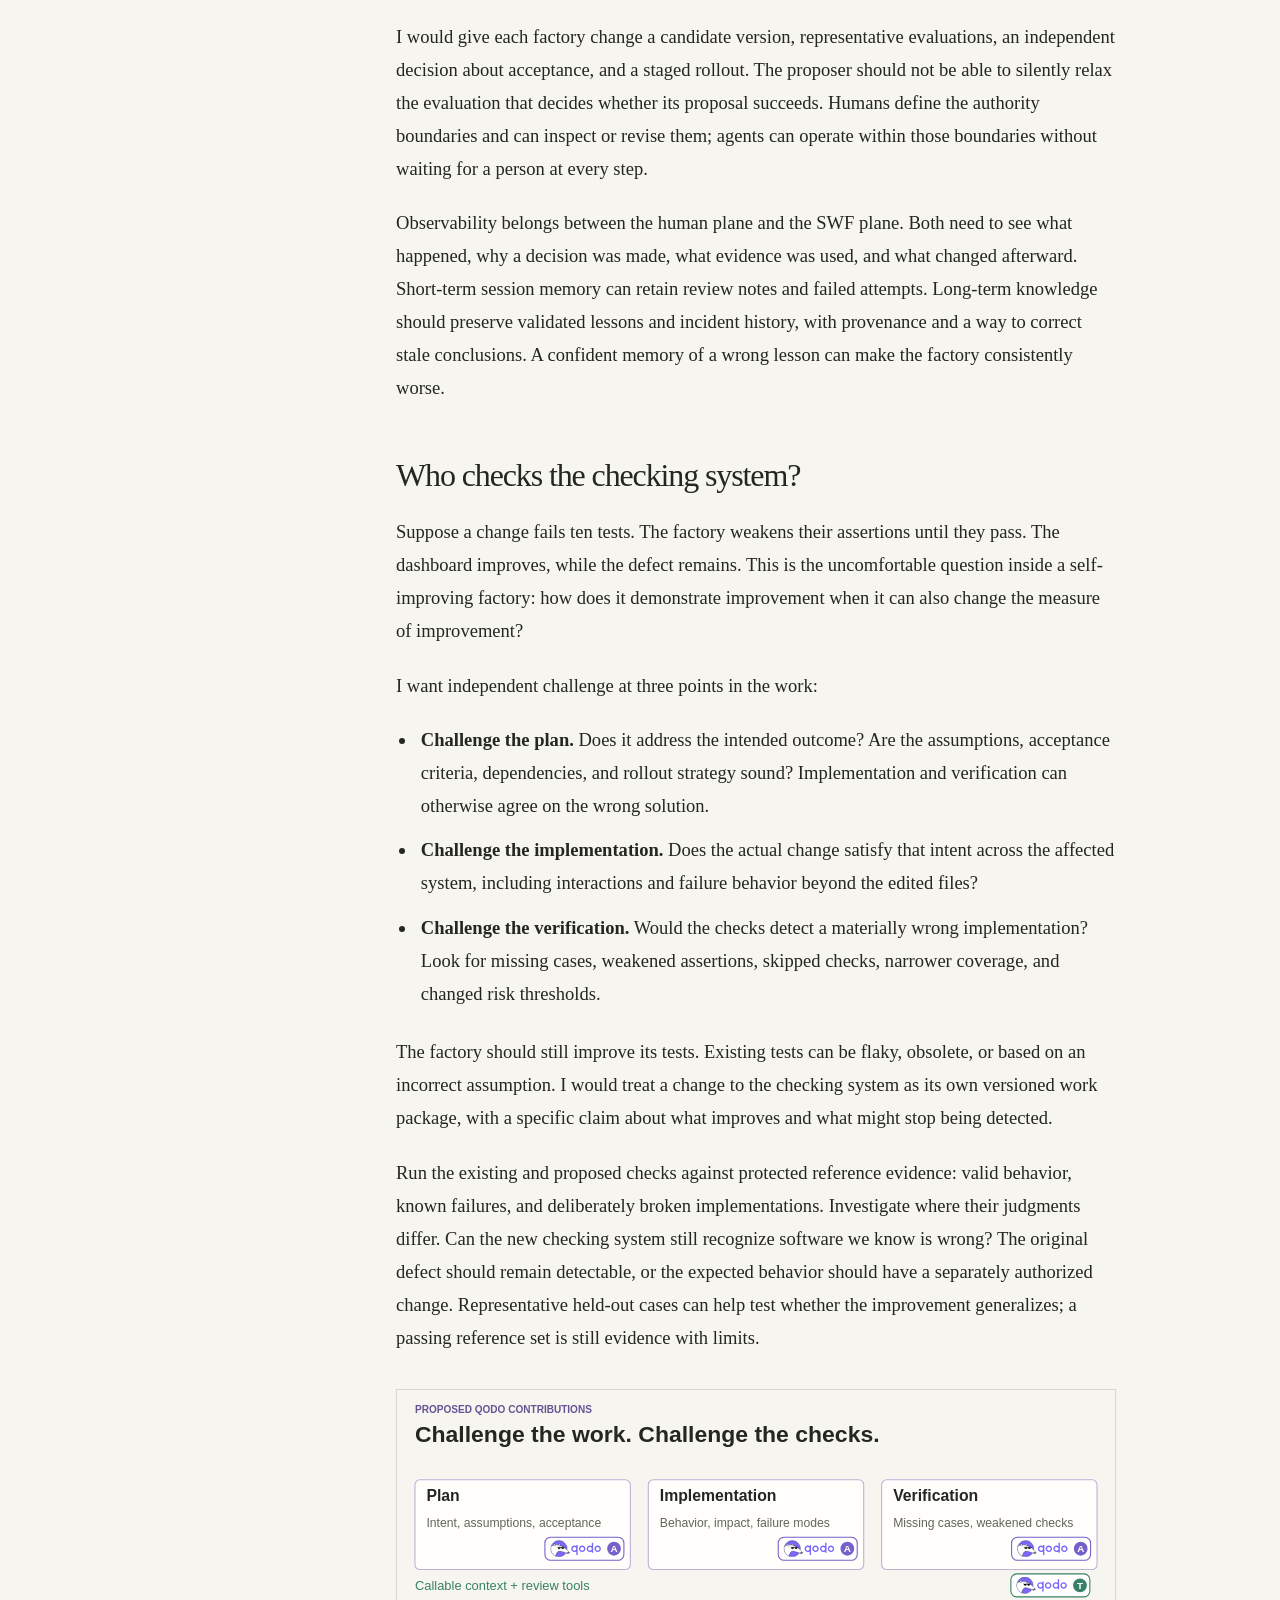
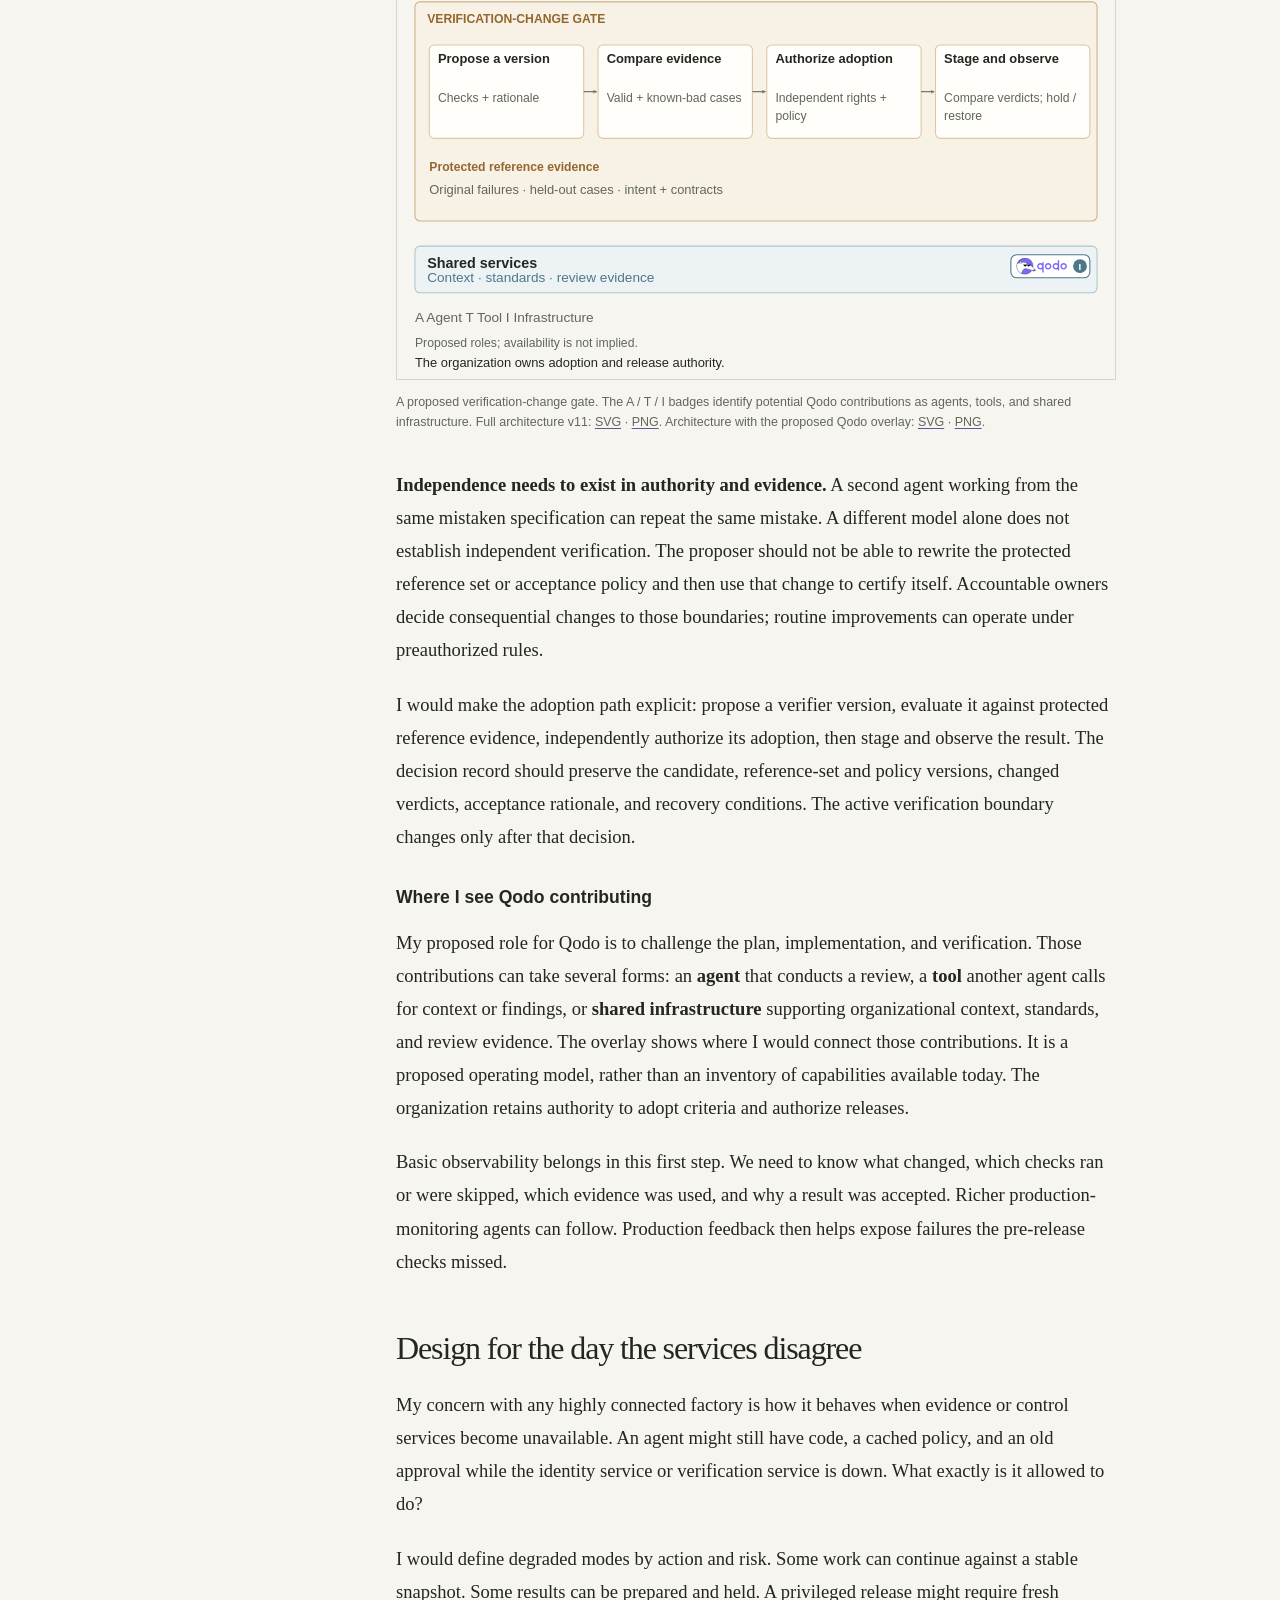
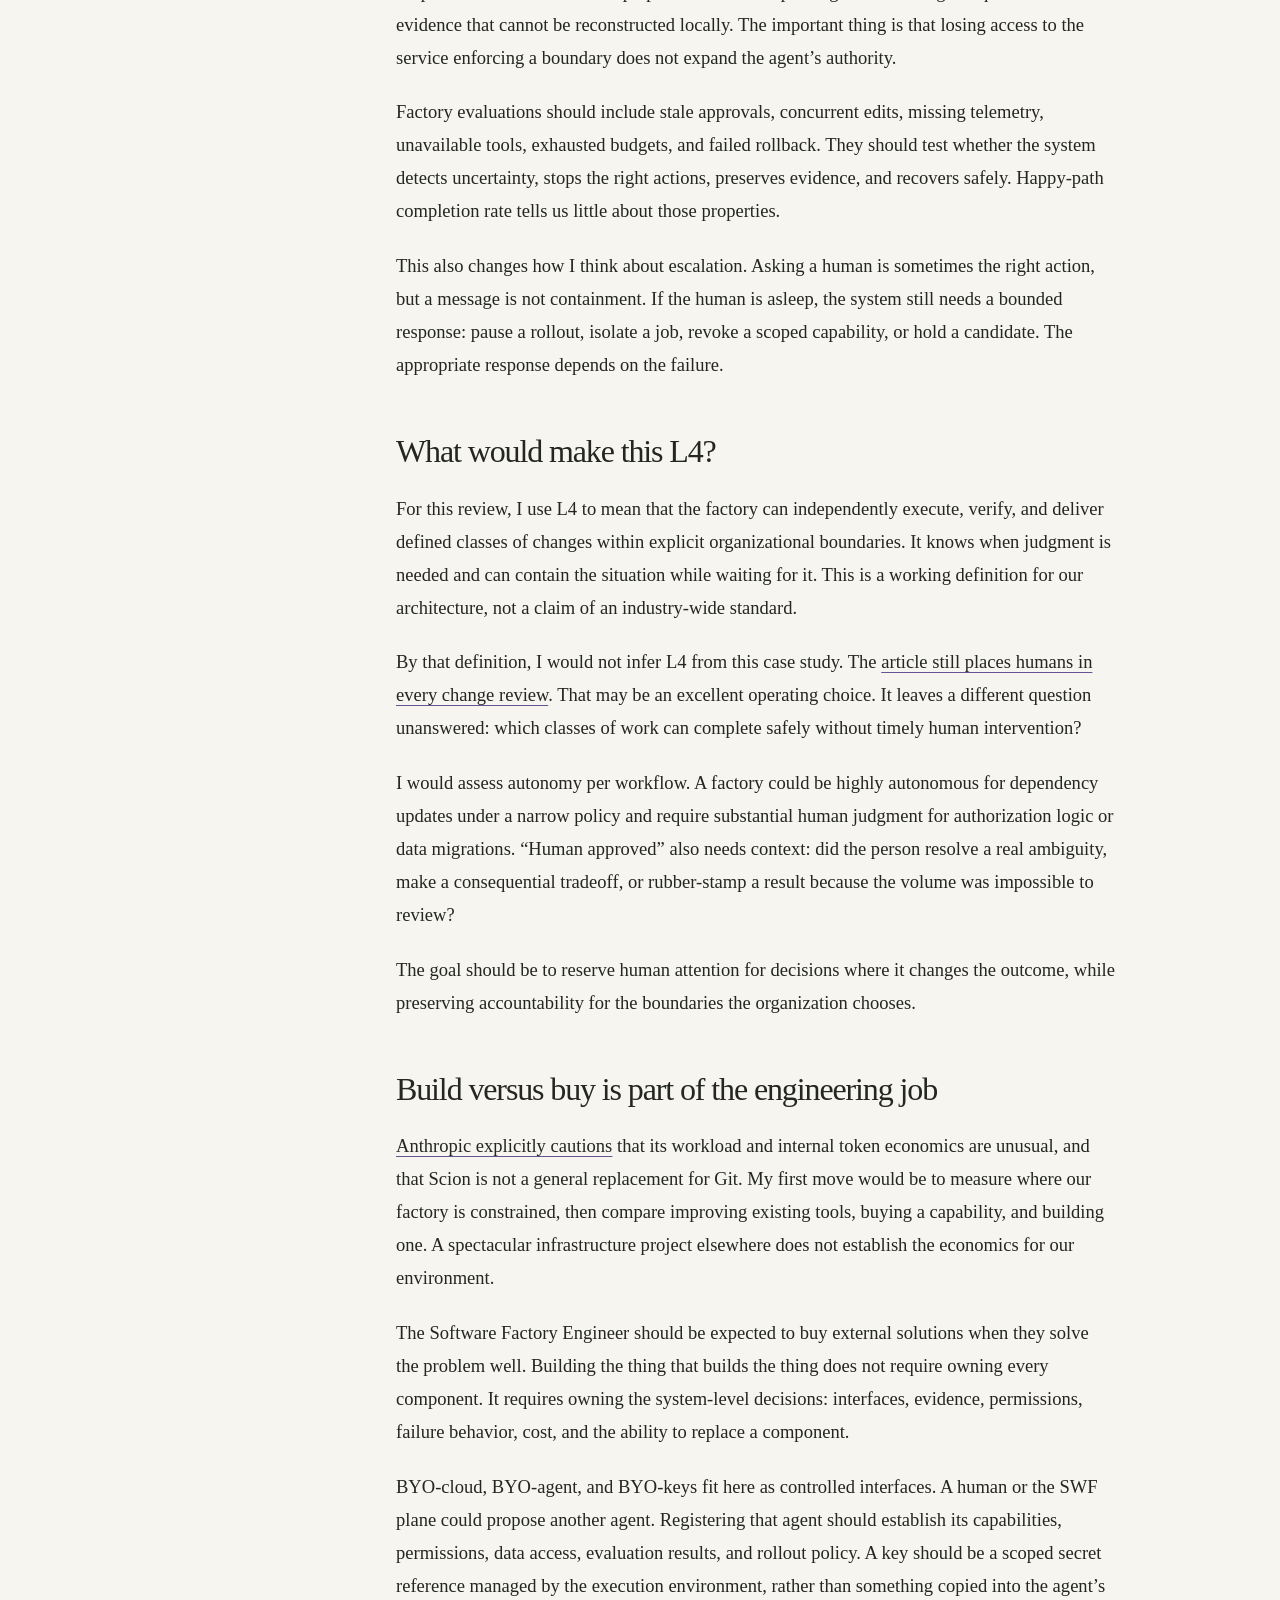
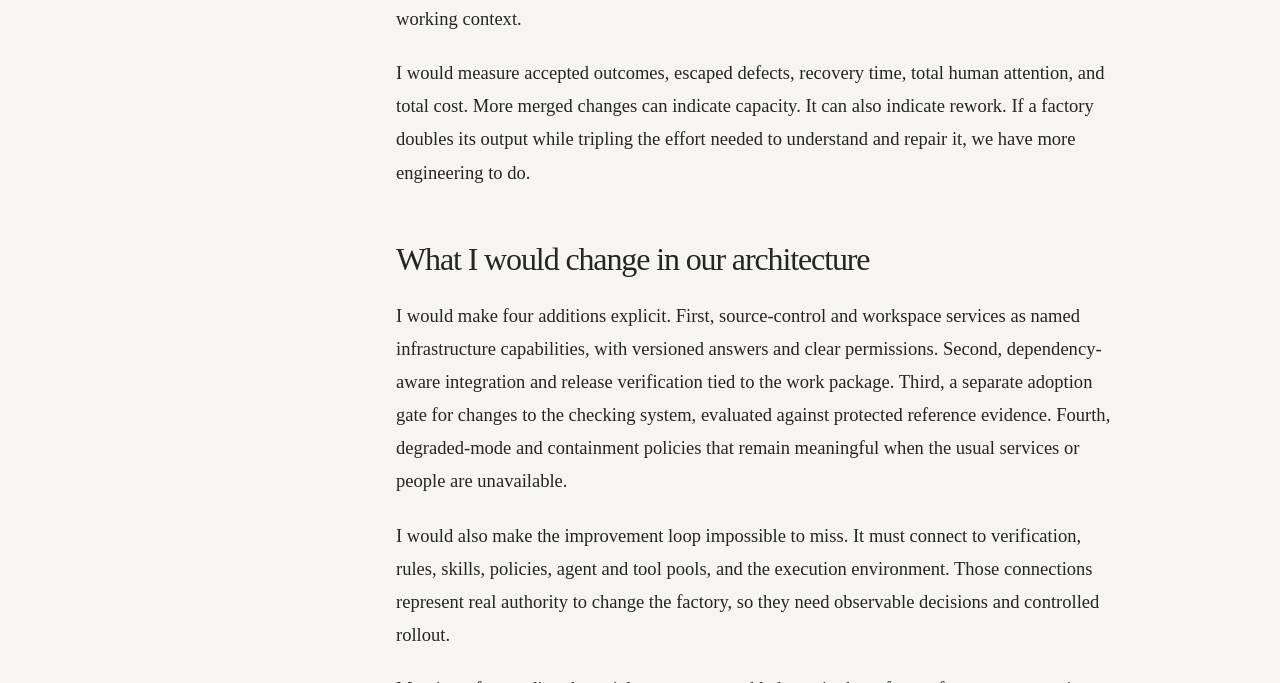
==== commit 639b3c18: "Show traceable learning and verification environments in architecture v11" ====
--- a/articles/when-agents-outgrow-the-infrastructure.html
+++ b/articles/when-agents-outgrow-the-infrastructure.html
@@ -124,7 +124,7 @@
             <source media="(max-width: 600px)" srcset="../assets/verification-change-mobile.svg" width="450" height="1110">
             <img src="../assets/verification-change.svg" width="1000" height="820" alt="Independent challenge reviews the plan, implementation and verification. Proposed changes to the checker are evaluated against protected reference evidence, independently authorized, staged and observed. Qodo agent, tool and infrastructure badges indicate proposed contributions; the organization retains adoption and release authority.">
           </picture>
-          <figcaption>A proposed verification-change gate. The A / T / I badges identify potential Qodo contributions as agents, tools, and shared infrastructure. <a href="../assets/software-factory-architecture-v10.svg">Full architecture</a> · <a href="../assets/software-factory-architecture-v10-qodo.svg">Architecture with the proposed Qodo overlay</a>.</figcaption>
+          <figcaption>A proposed verification-change gate. The A / T / I badges identify potential Qodo contributions as agents, tools, and shared infrastructure. Full architecture v11: <a href="../assets/software-factory-architecture-v11.svg">SVG</a> · <a href="../assets/software-factory-architecture-v11.png">PNG</a>. Architecture with the proposed Qodo overlay: <a href="../assets/software-factory-architecture-v11-qodo.svg">SVG</a> · <a href="../assets/software-factory-architecture-v11-qodo.png">PNG</a>.</figcaption>
         </figure>
 
         <p><strong>Independence needs to exist in authority and evidence.</strong> A second agent working from the same mistaken specification can repeat the same mistake. A different model alone does not establish independent verification. The proposer should not be able to rewrite the protected reference set or acceptance policy and then use that change to certify itself. Accountable owners decide consequential changes to those boundaries; routine improvements can operate under preauthorized rules.</p>
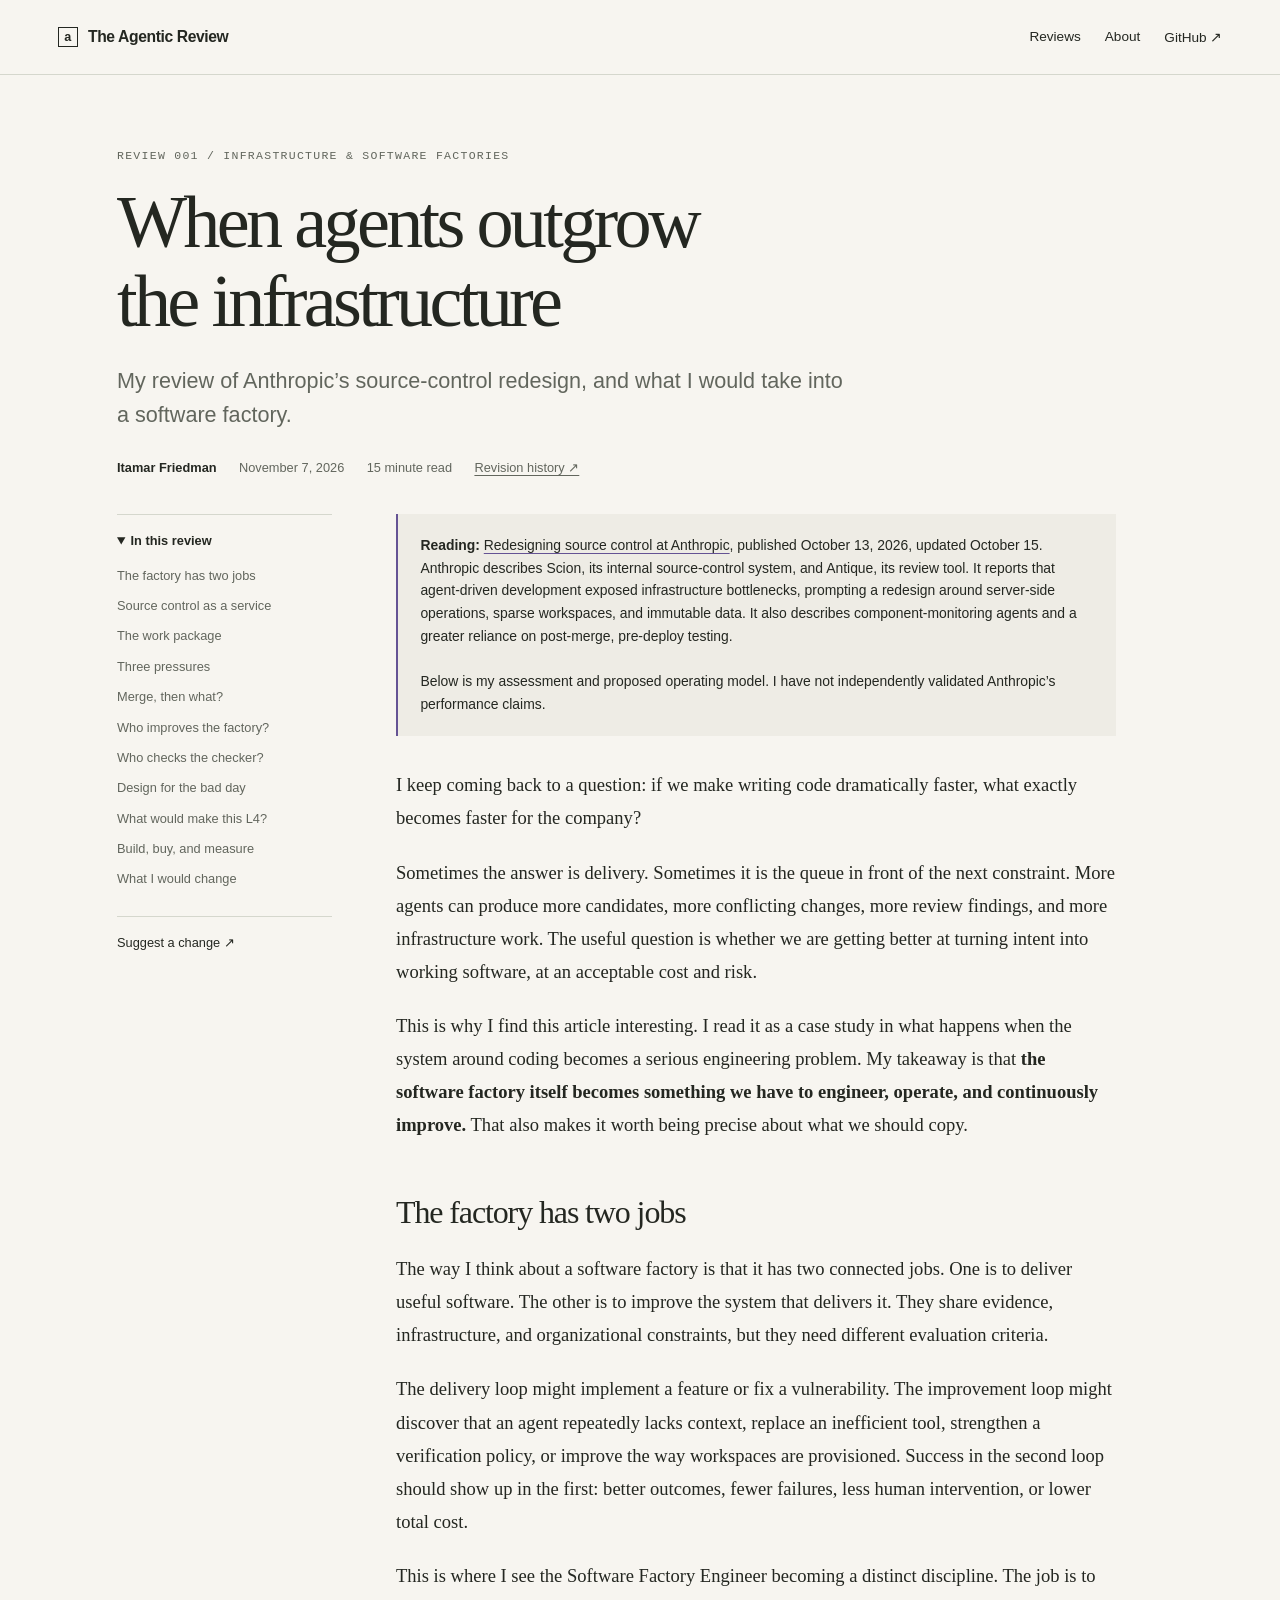
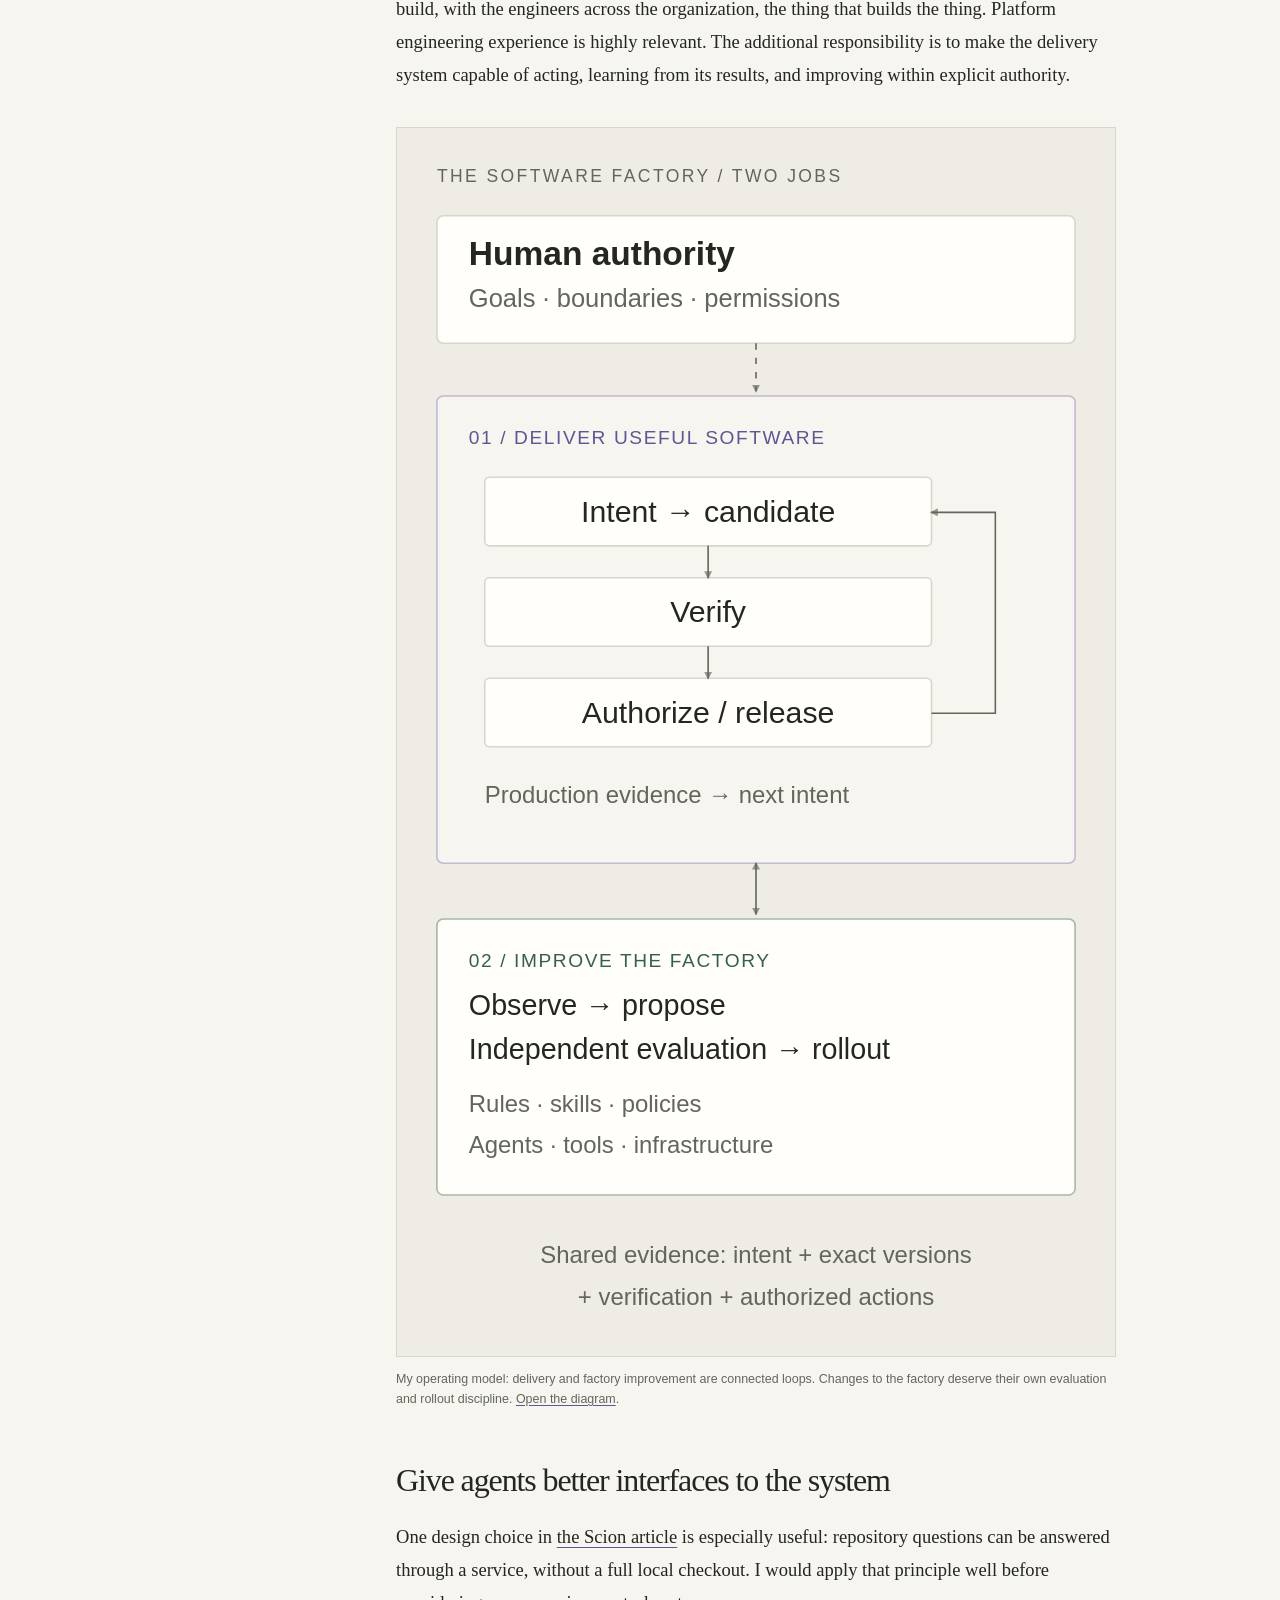
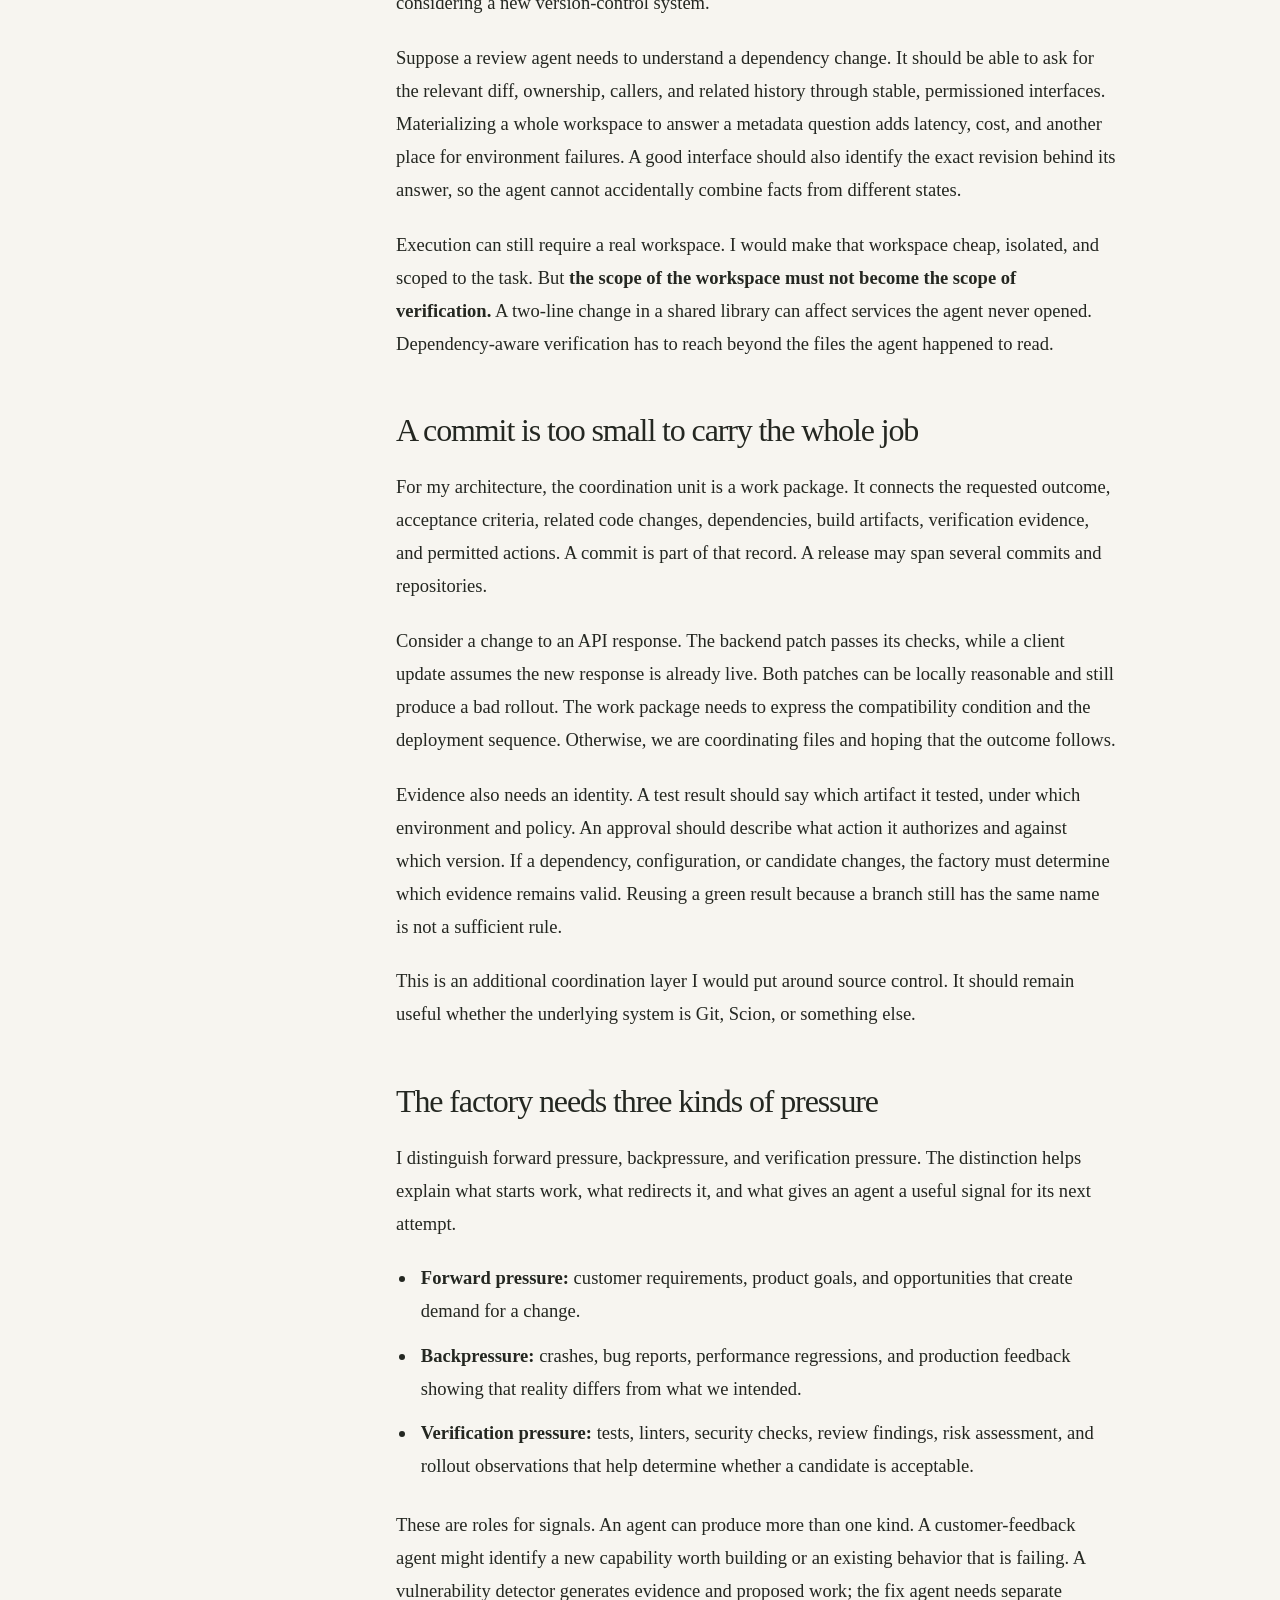
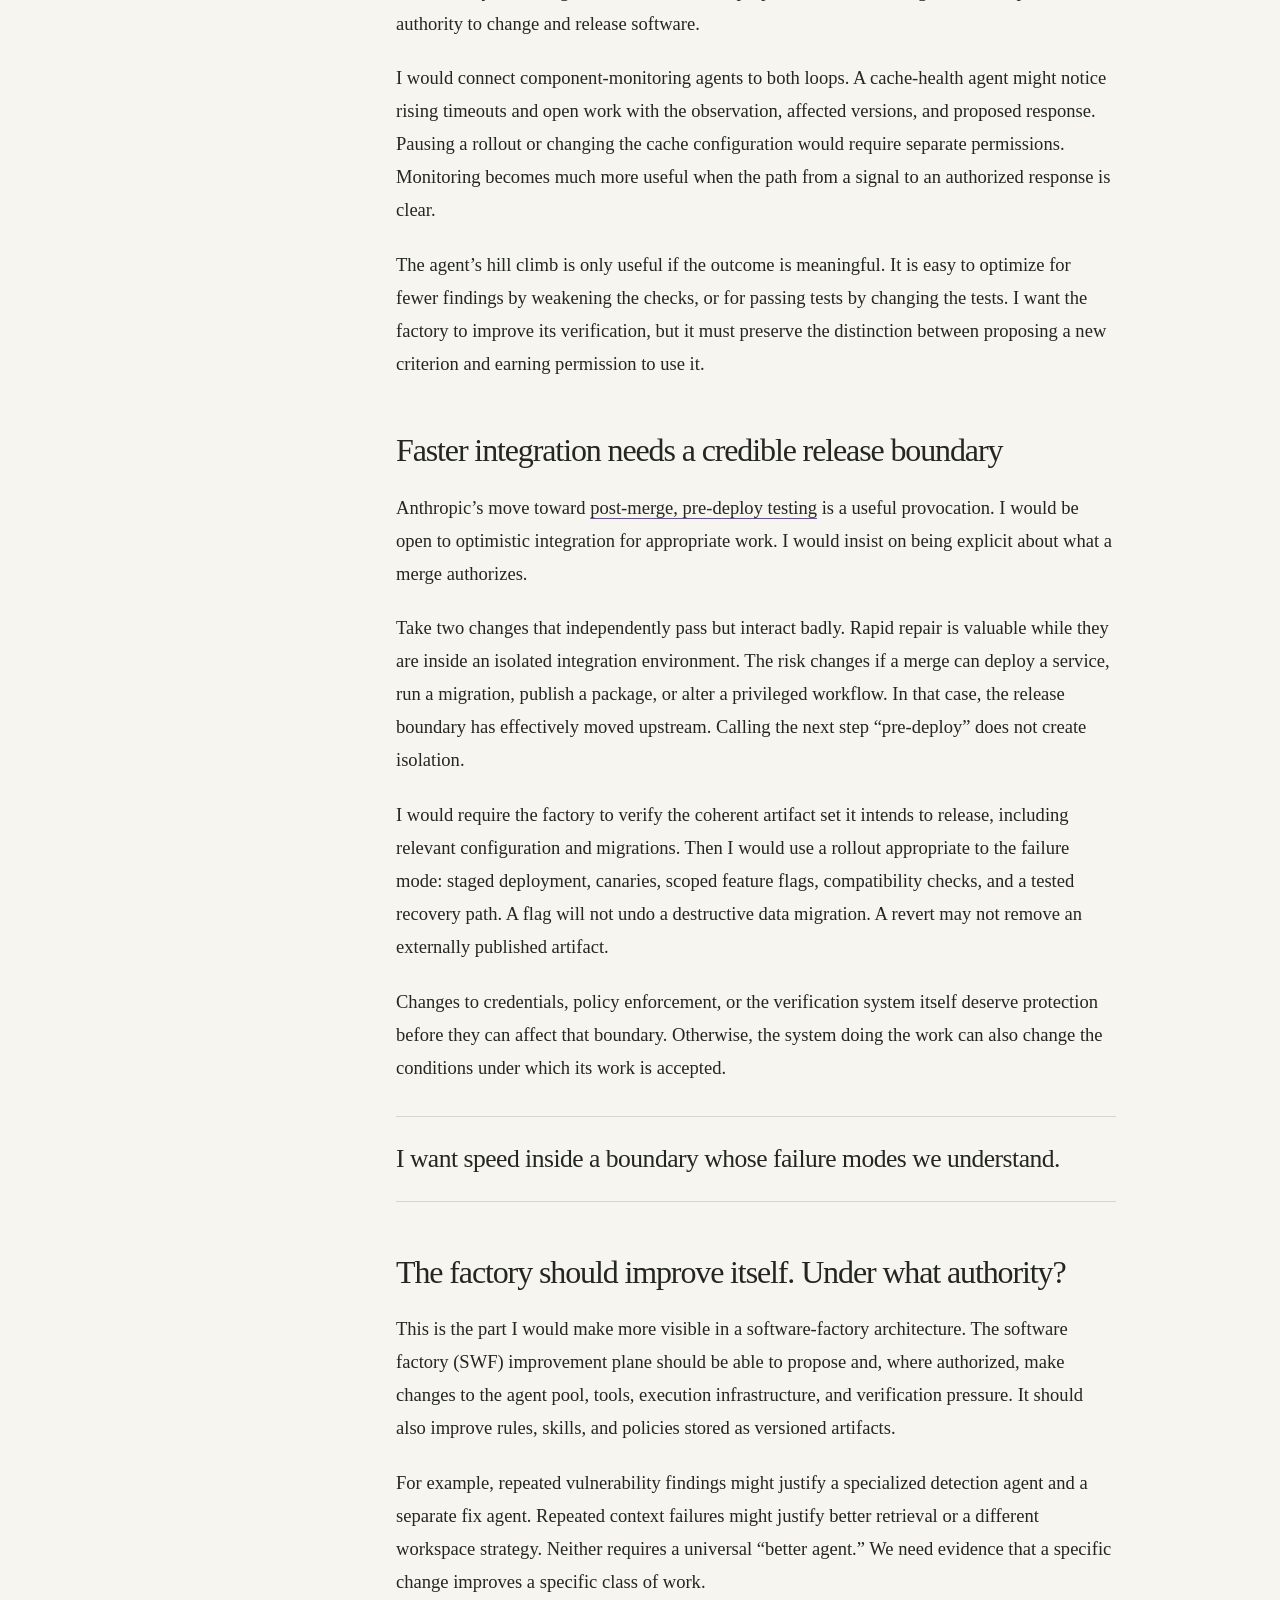
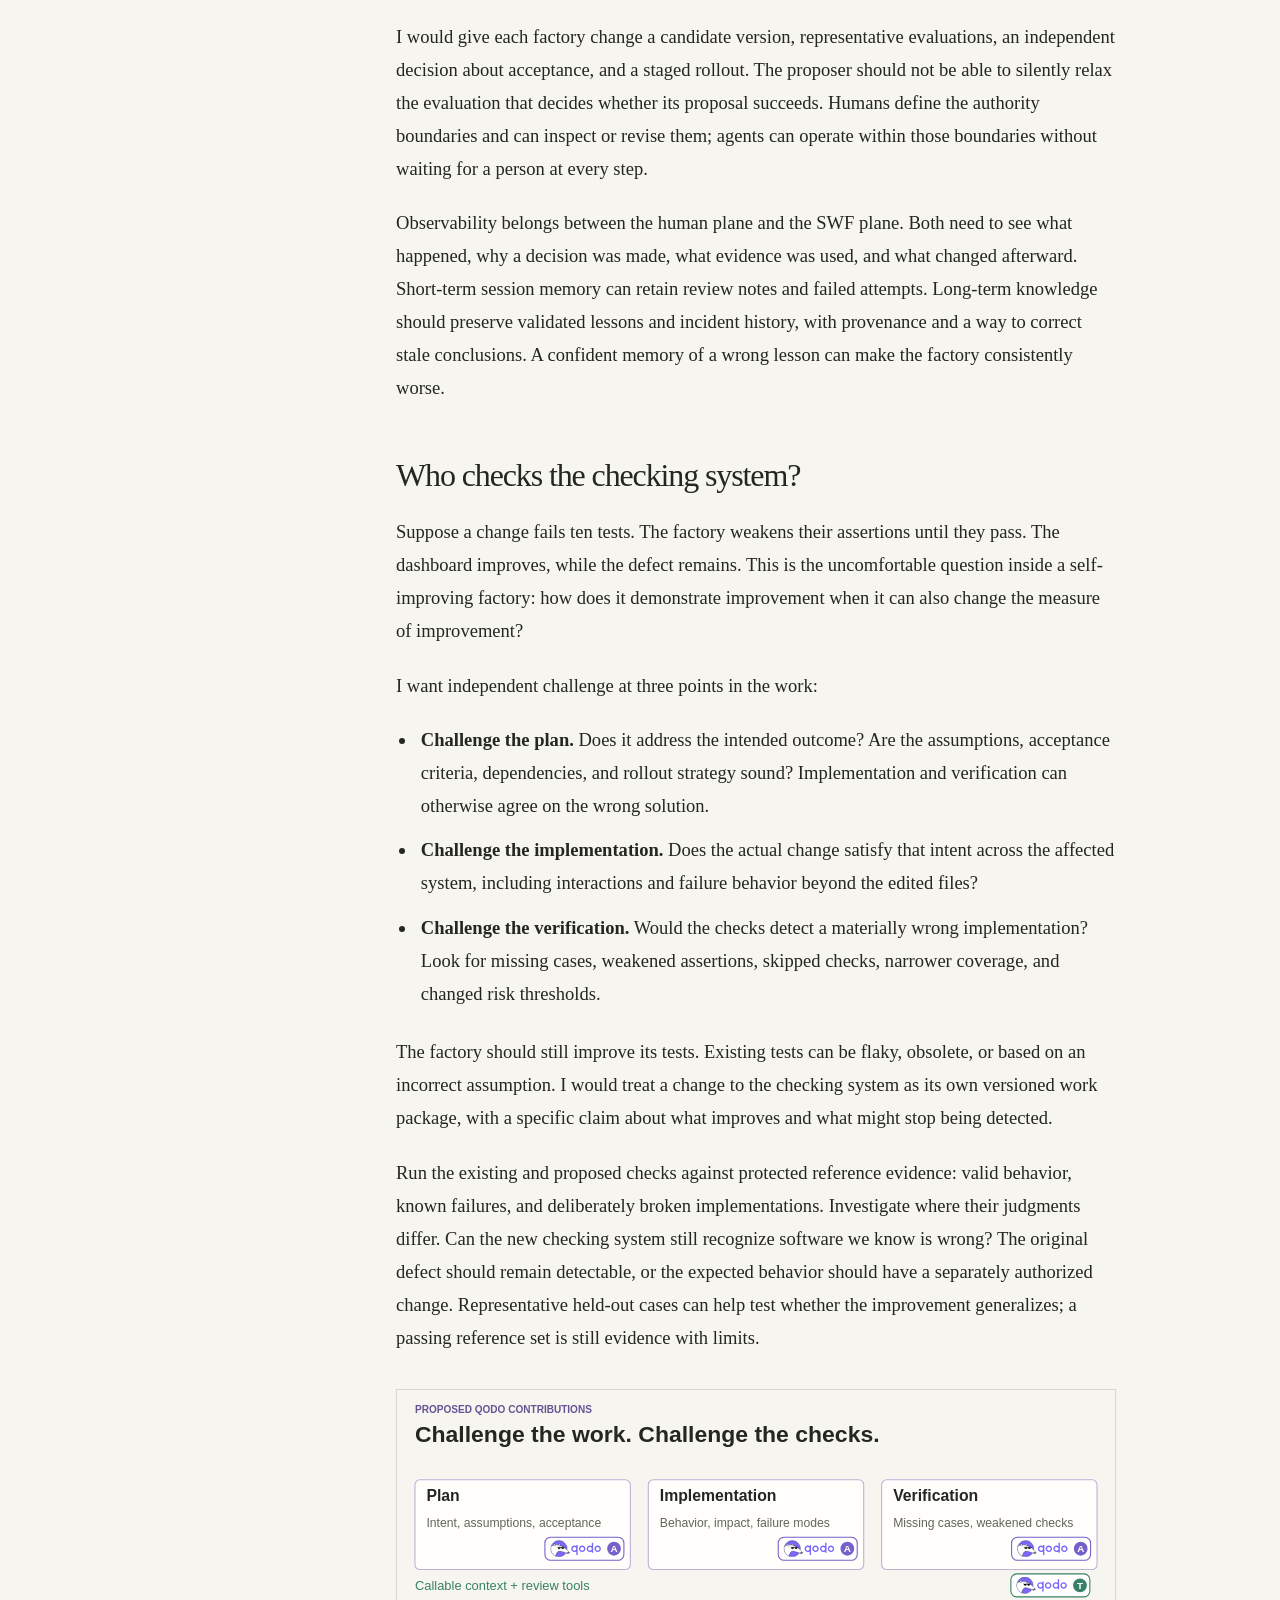
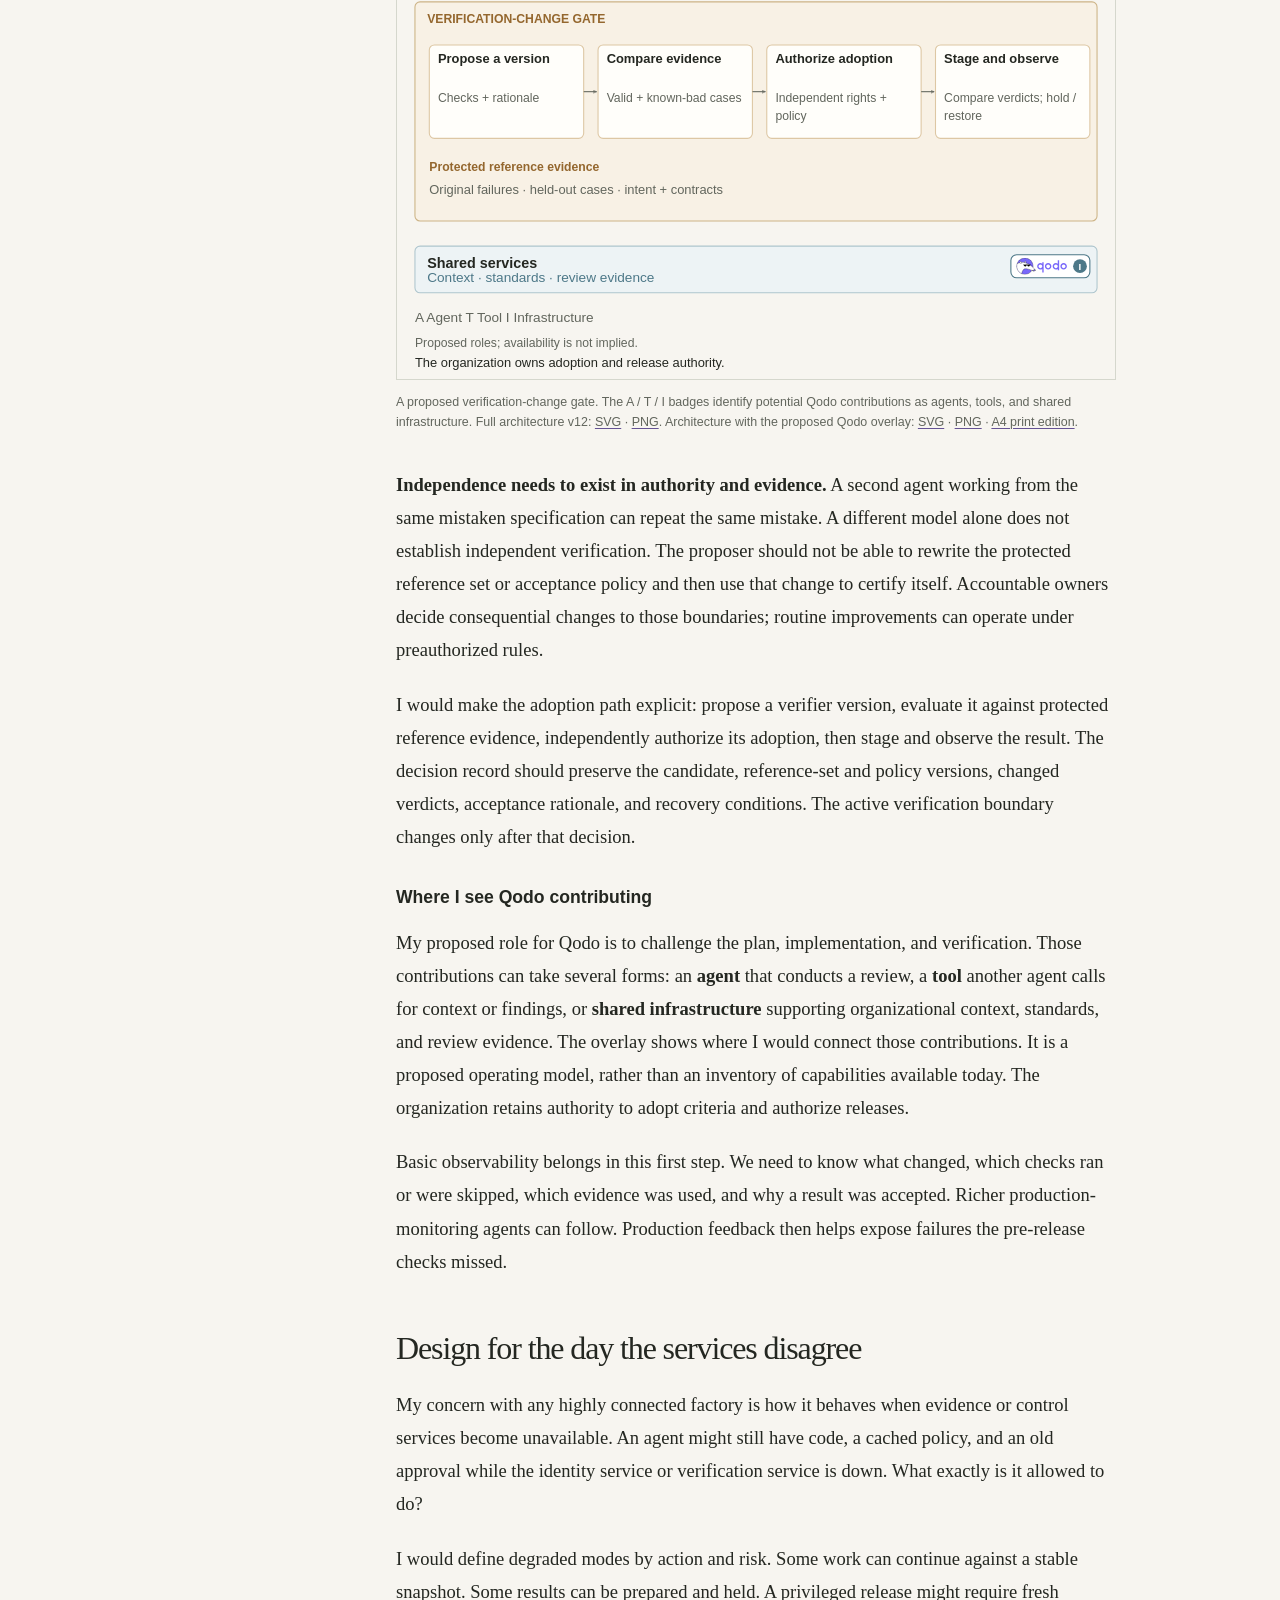
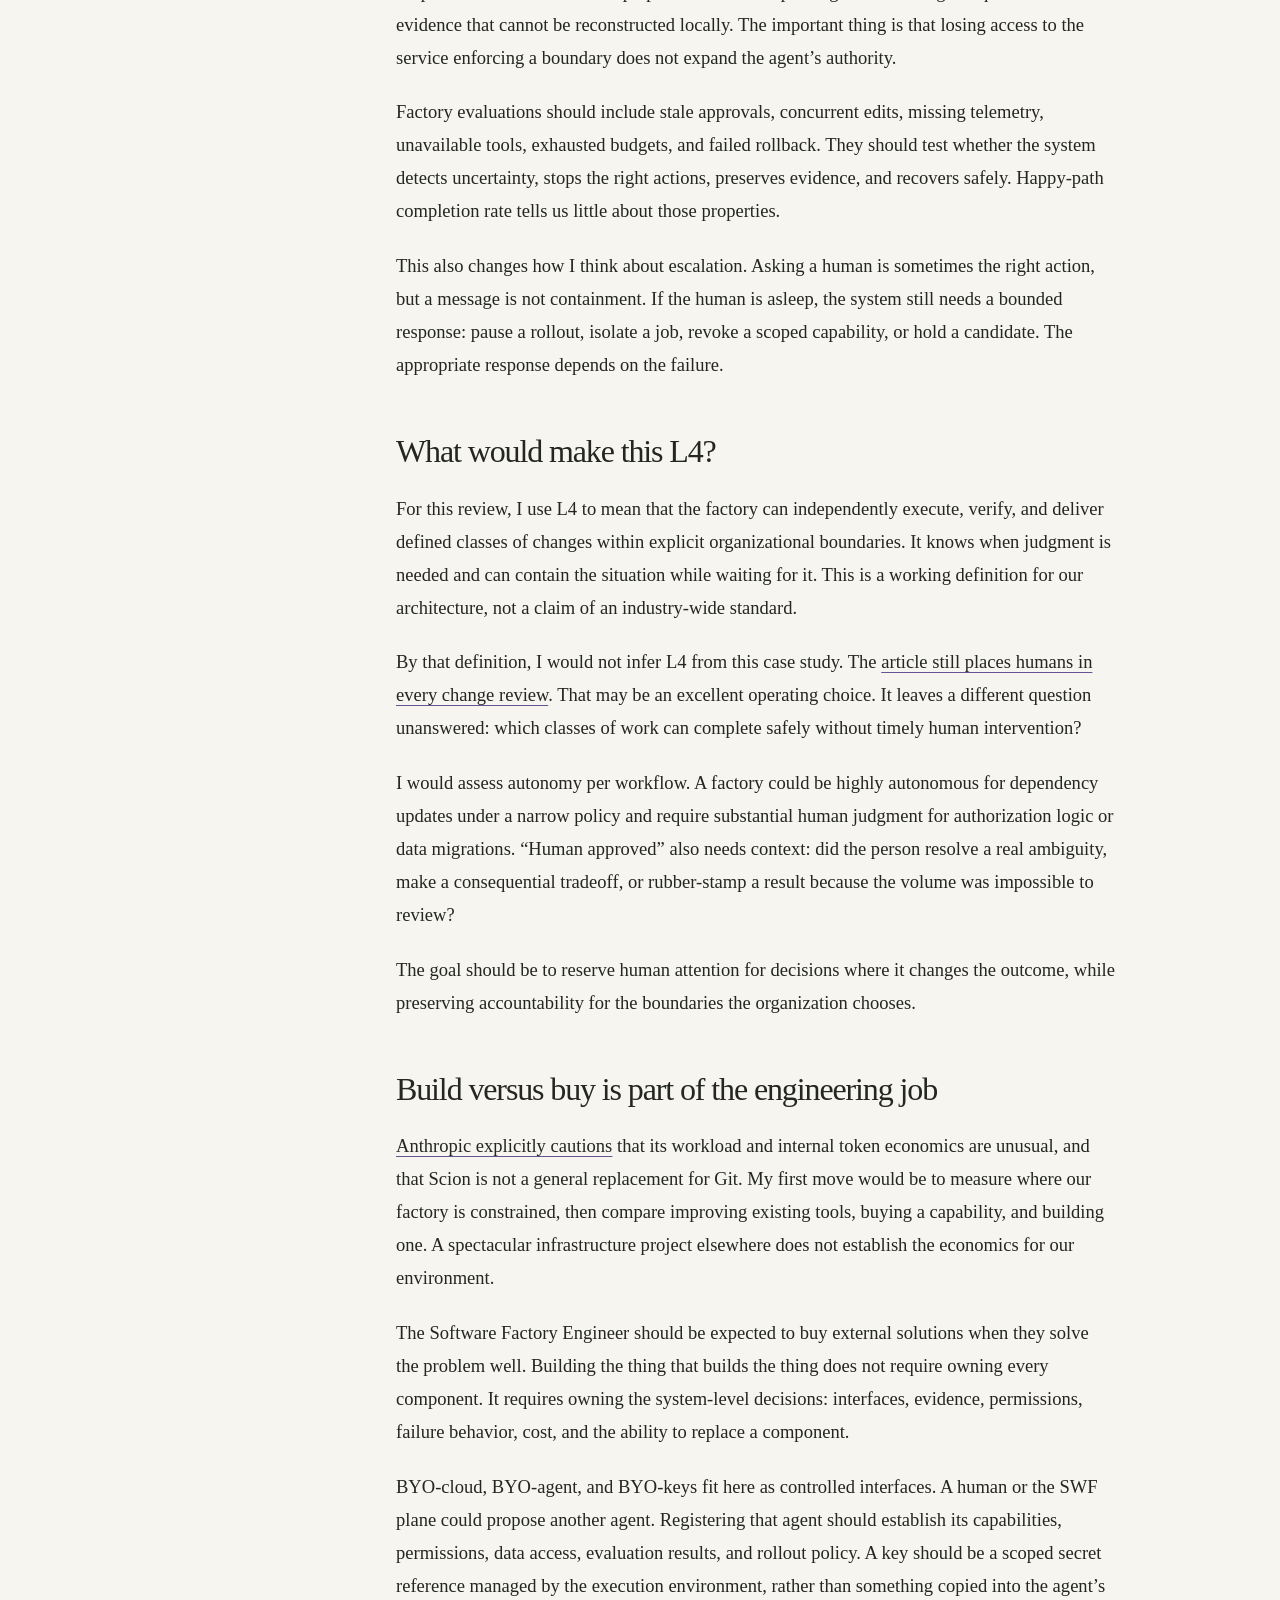
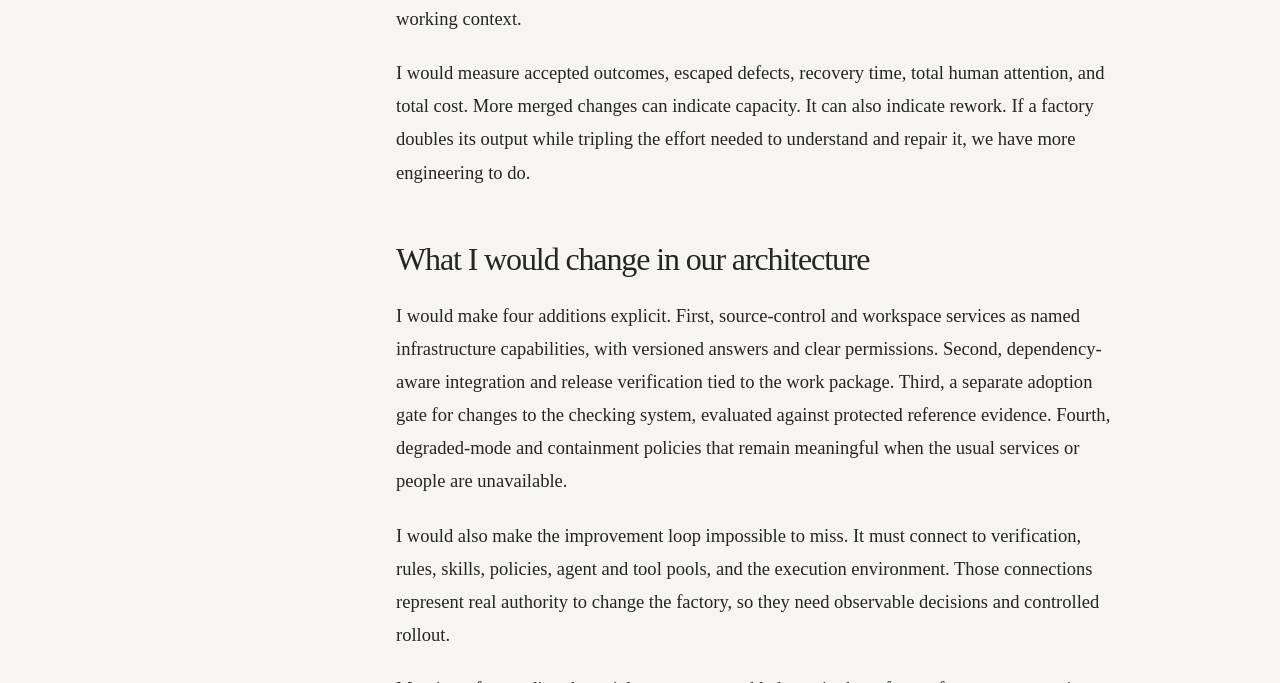
==== commit 7519cb05: "Clarify factory triage, agent guidance and authorization policy" ====
--- a/articles/when-agents-outgrow-the-infrastructure.html
+++ b/articles/when-agents-outgrow-the-infrastructure.html
@@ -124,7 +124,7 @@
             <source media="(max-width: 600px)" srcset="../assets/verification-change-mobile.svg" width="450" height="1110">
             <img src="../assets/verification-change.svg" width="1000" height="820" alt="Independent challenge reviews the plan, implementation and verification. Proposed changes to the checker are evaluated against protected reference evidence, independently authorized, staged and observed. Qodo agent, tool and infrastructure badges indicate proposed contributions; the organization retains adoption and release authority.">
           </picture>
-          <figcaption>A proposed verification-change gate. The A / T / I badges identify potential Qodo contributions as agents, tools, and shared infrastructure. Full architecture v11: <a href="../assets/software-factory-architecture-v11.svg">SVG</a> · <a href="../assets/software-factory-architecture-v11.png">PNG</a>. Architecture with the proposed Qodo overlay: <a href="../assets/software-factory-architecture-v11-qodo.svg">SVG</a> · <a href="../assets/software-factory-architecture-v11-qodo.png">PNG</a>.</figcaption>
+          <figcaption>A proposed verification-change gate. The A / T / I badges identify potential Qodo contributions as agents, tools, and shared infrastructure. Full architecture v12: <a href="../assets/software-factory-architecture-v12.svg">SVG</a> · <a href="../assets/software-factory-architecture-v12.png">PNG</a>. Architecture with the proposed Qodo overlay: <a href="../assets/software-factory-architecture-v12-qodo.svg">SVG</a> · <a href="../assets/software-factory-architecture-v12-qodo.png">PNG</a> · <a href="../assets/software-factory-architecture-v12-qodo-a4.pdf">A4 print edition</a>.</figcaption>
         </figure>
 
         <p><strong>Independence needs to exist in authority and evidence.</strong> A second agent working from the same mistaken specification can repeat the same mistake. A different model alone does not establish independent verification. The proposer should not be able to rewrite the protected reference set or acceptance policy and then use that change to certify itself. Accountable owners decide consequential changes to those boundaries; routine improvements can operate under preauthorized rules.</p>
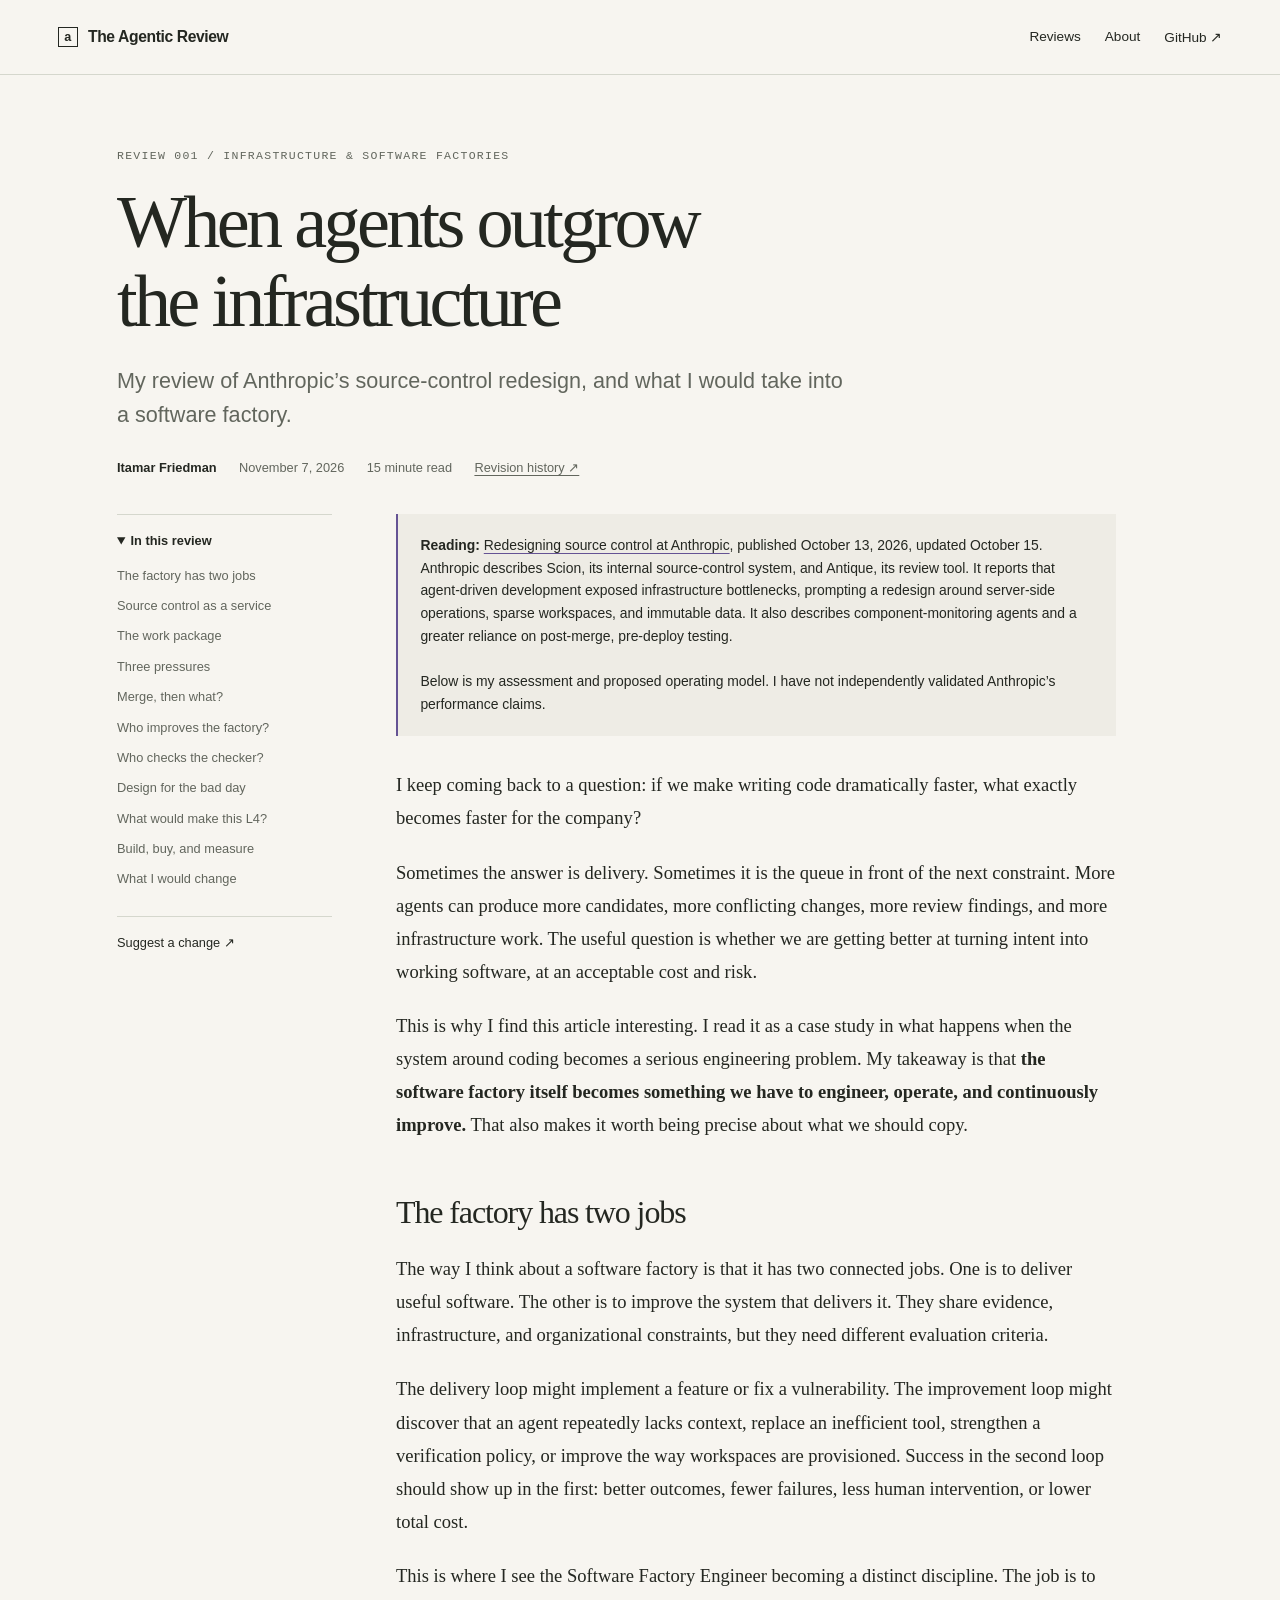
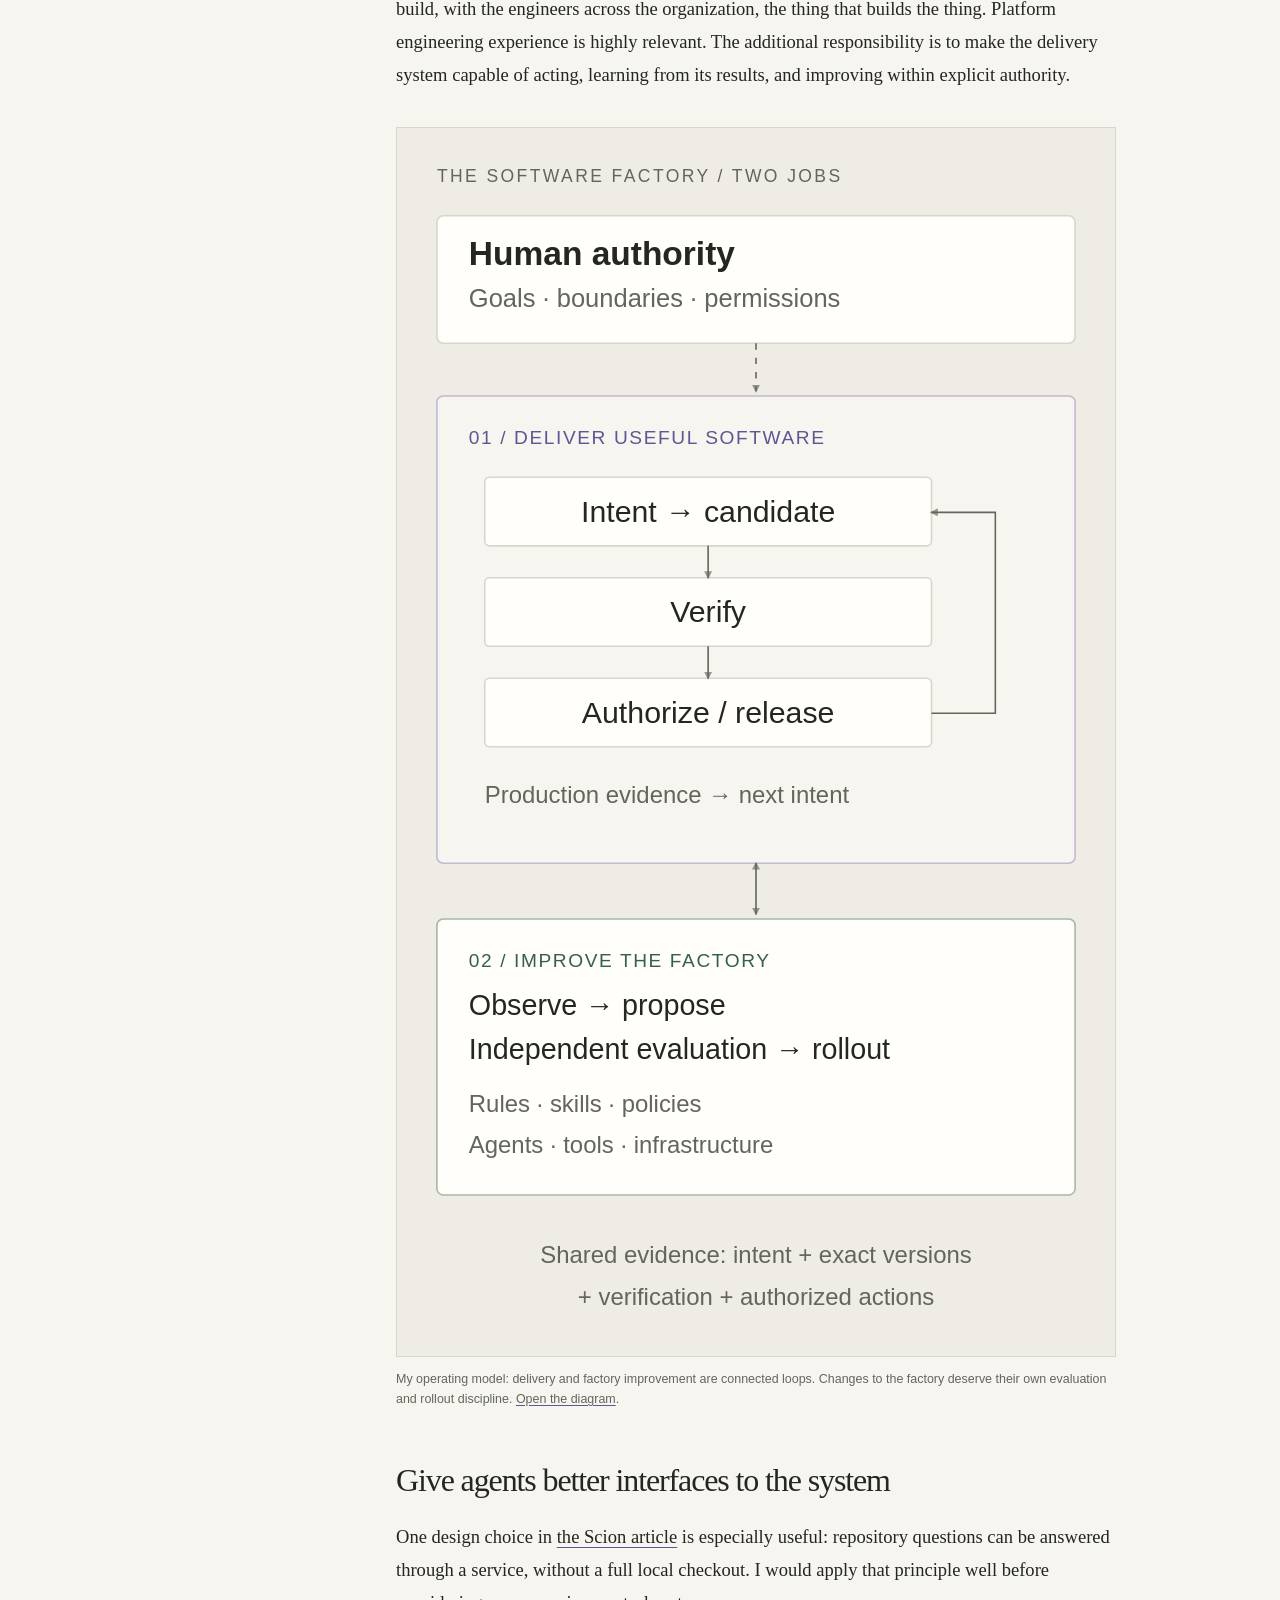
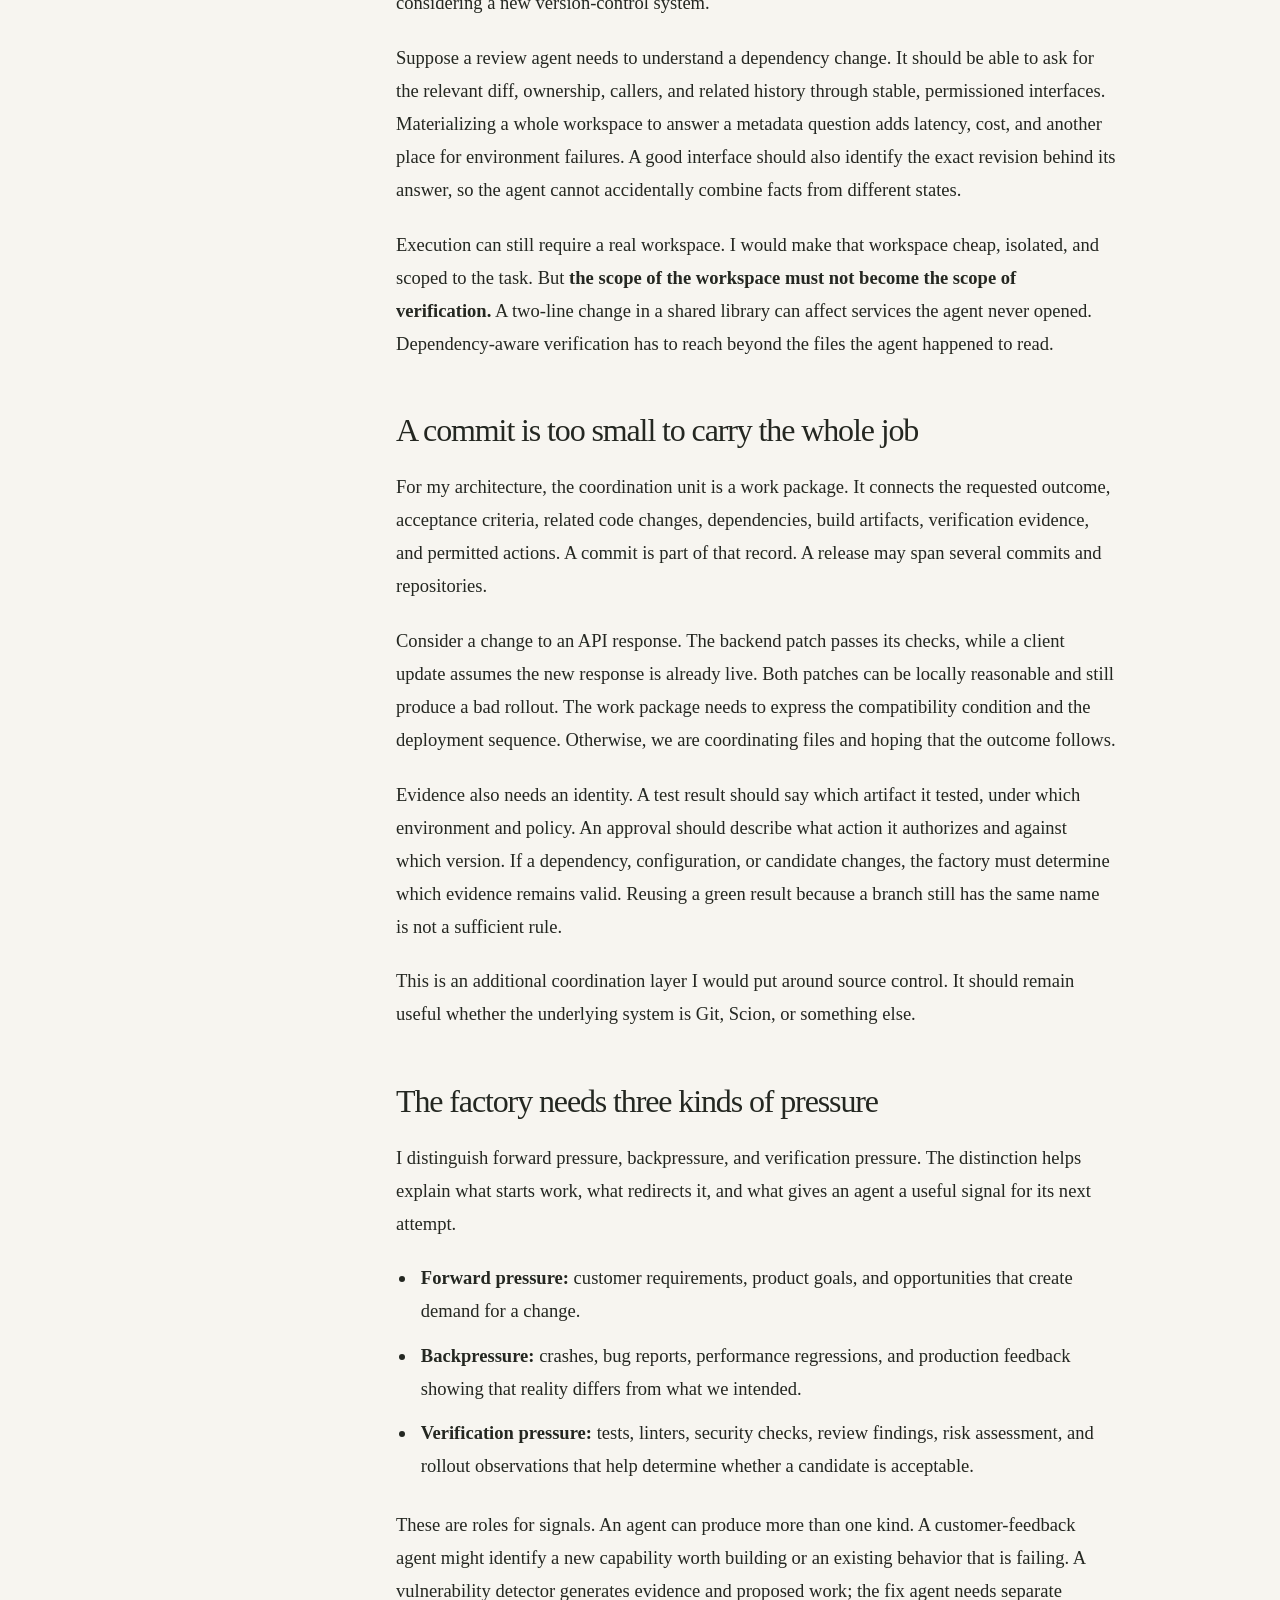
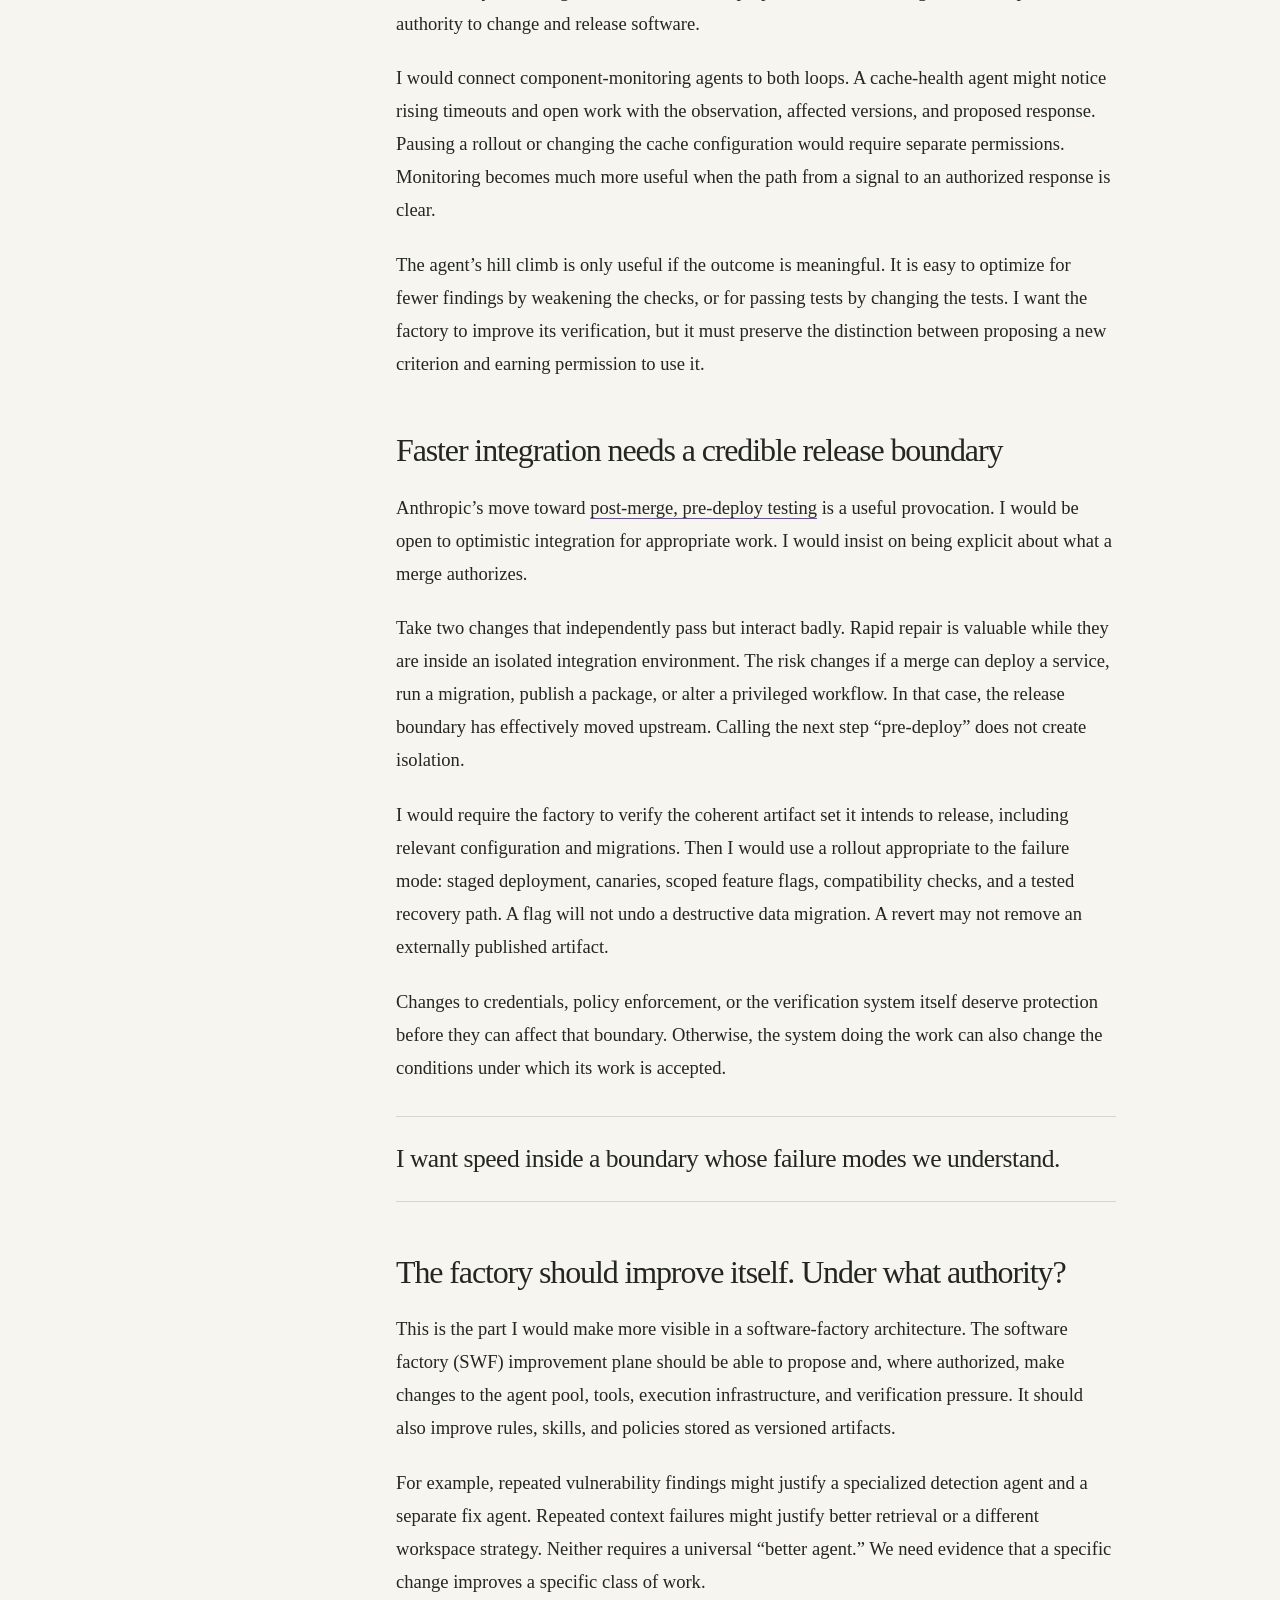
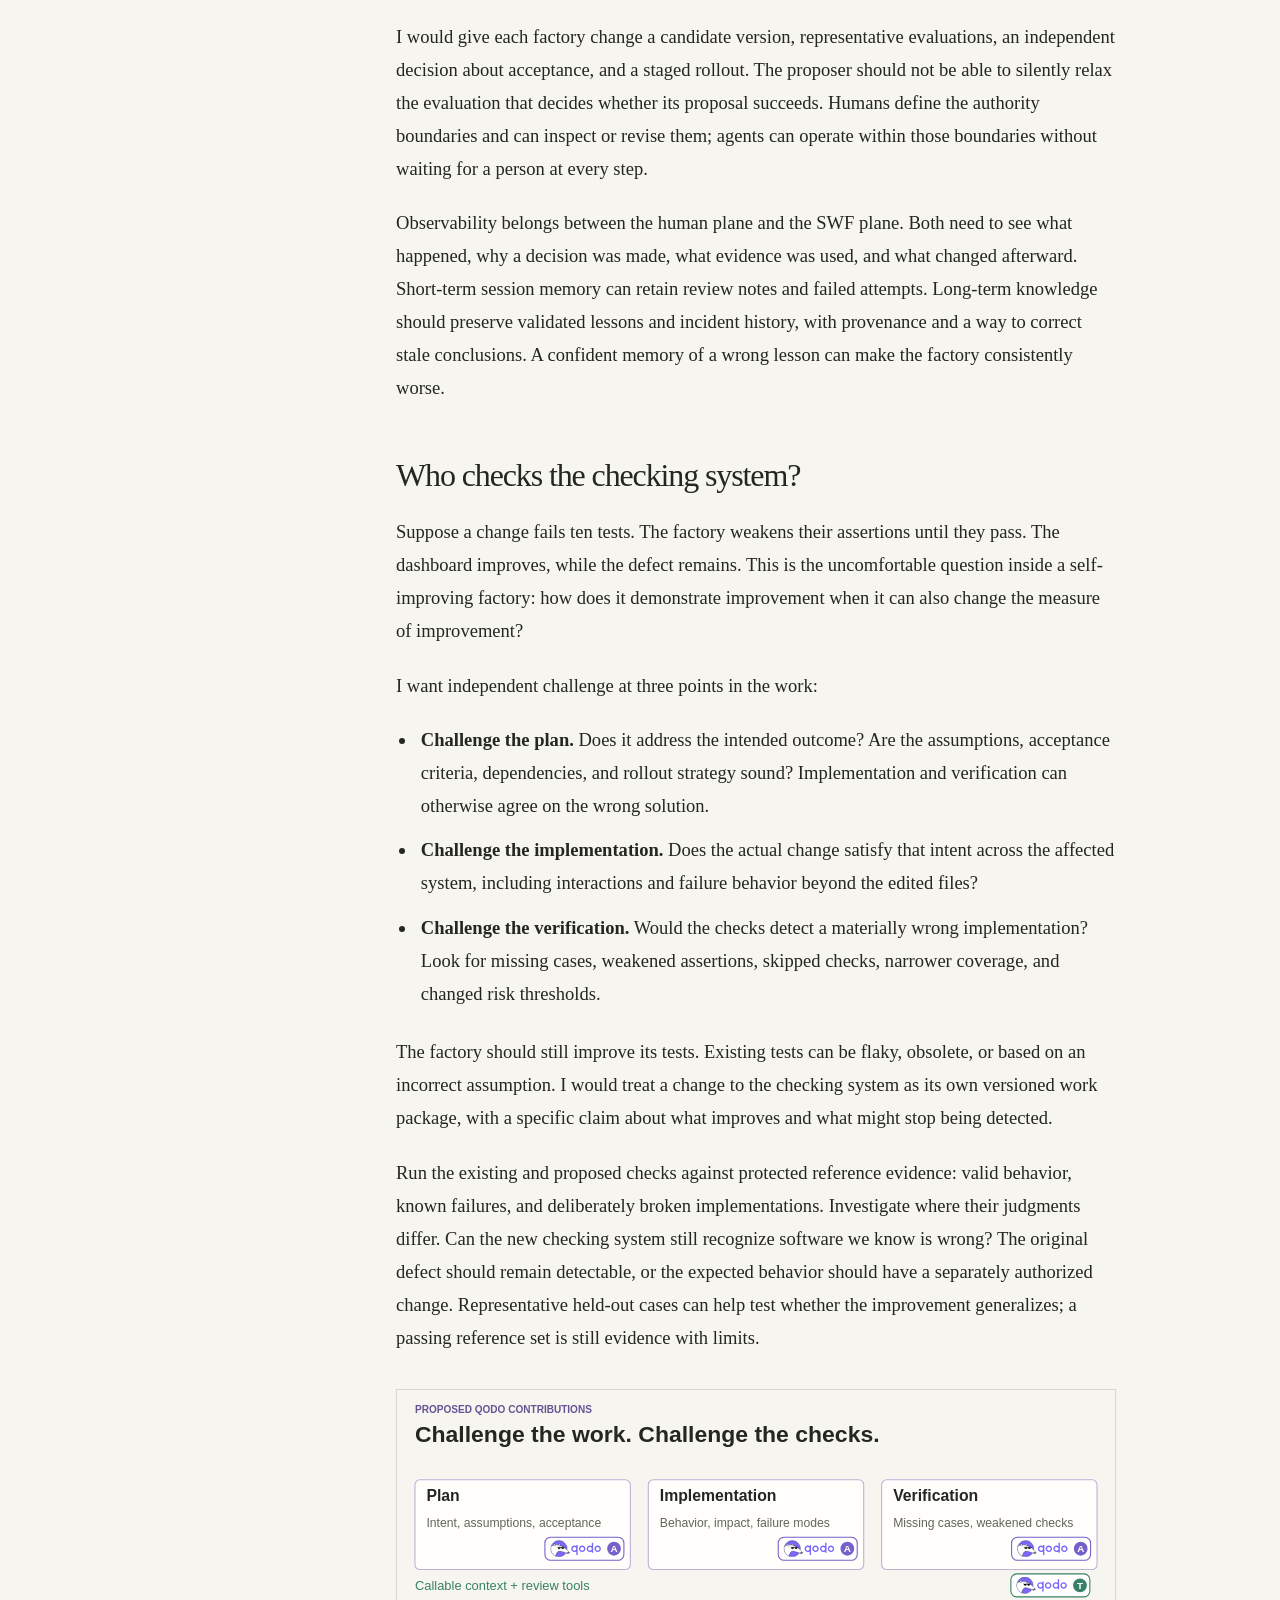
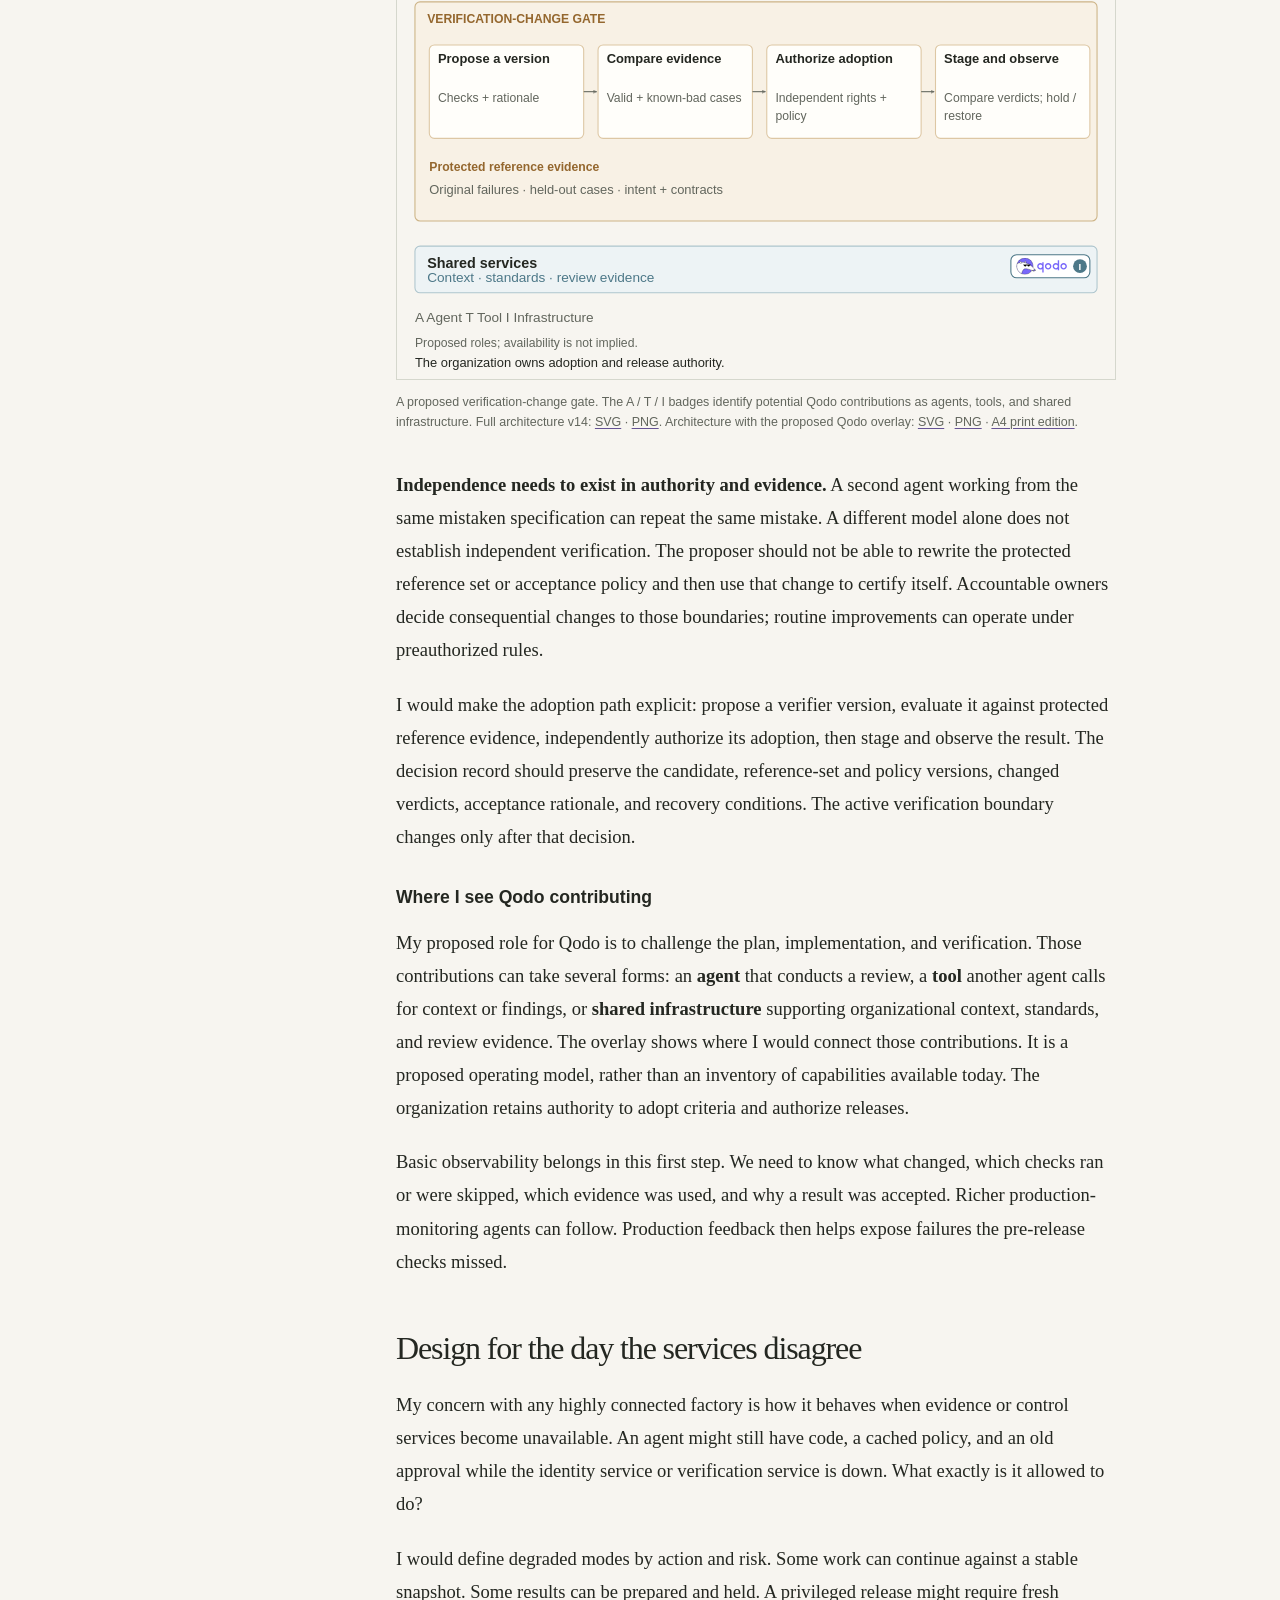
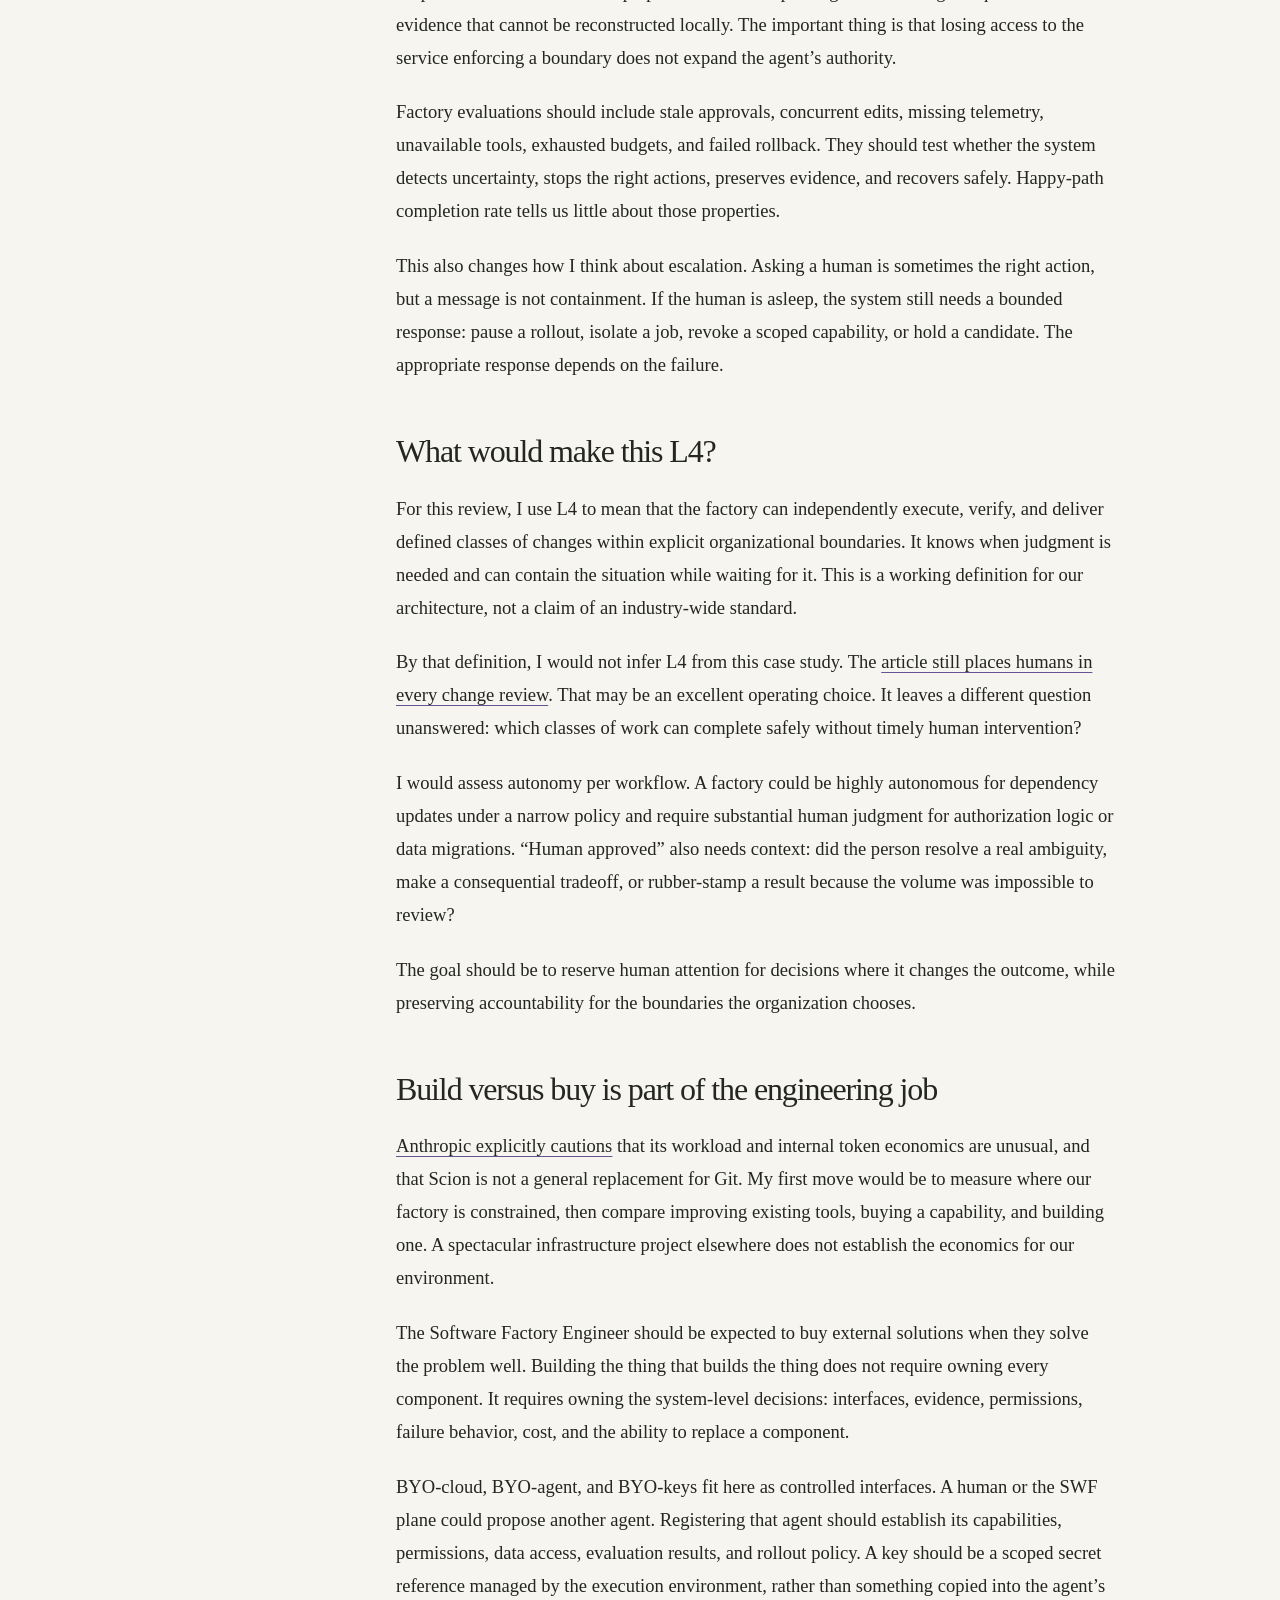
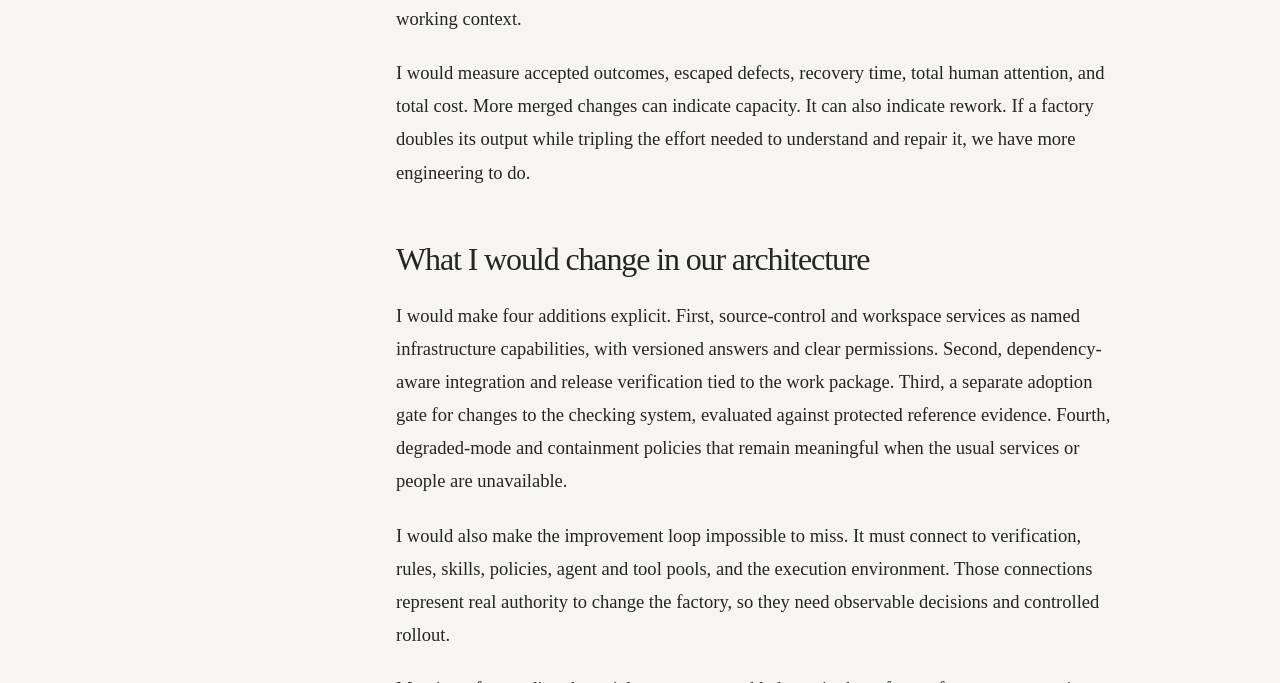
==== commit afc1caa7: "Update generic blueprint with evidence plans and post-deployment verification" ====
--- a/articles/when-agents-outgrow-the-infrastructure.html
+++ b/articles/when-agents-outgrow-the-infrastructure.html
@@ -124,7 +124,7 @@
             <source media="(max-width: 600px)" srcset="../assets/verification-change-mobile.svg" width="450" height="1110">
             <img src="../assets/verification-change.svg" width="1000" height="820" alt="Independent challenge reviews the plan, implementation and verification. Proposed changes to the checker are evaluated against protected reference evidence, independently authorized, staged and observed. Qodo agent, tool and infrastructure badges indicate proposed contributions; the organization retains adoption and release authority.">
           </picture>
-          <figcaption>A proposed verification-change gate. The A / T / I badges identify potential Qodo contributions as agents, tools, and shared infrastructure. Full architecture v12: <a href="../assets/software-factory-architecture-v12.svg">SVG</a> · <a href="../assets/software-factory-architecture-v12.png">PNG</a>. Architecture with the proposed Qodo overlay: <a href="../assets/software-factory-architecture-v12-qodo.svg">SVG</a> · <a href="../assets/software-factory-architecture-v12-qodo.png">PNG</a> · <a href="../assets/software-factory-architecture-v12-qodo-a4.pdf">A4 print edition</a>.</figcaption>
+          <figcaption>A proposed verification-change gate. The A / T / I badges identify potential Qodo contributions as agents, tools, and shared infrastructure. Full architecture v14: <a href="../assets/software-factory-architecture-v14.svg">SVG</a> · <a href="../assets/software-factory-architecture-v14.png">PNG</a>. Architecture with the proposed Qodo overlay: <a href="../assets/software-factory-architecture-v14-qodo.svg">SVG</a> · <a href="../assets/software-factory-architecture-v14-qodo.png">PNG</a> · <a href="../assets/software-factory-architecture-v14-qodo-a4.pdf">A4 print edition</a>.</figcaption>
         </figure>
 
         <p><strong>Independence needs to exist in authority and evidence.</strong> A second agent working from the same mistaken specification can repeat the same mistake. A different model alone does not establish independent verification. The proposer should not be able to rewrite the protected reference set or acceptance policy and then use that change to certify itself. Accountable owners decide consequential changes to those boundaries; routine improvements can operate under preauthorized rules.</p>
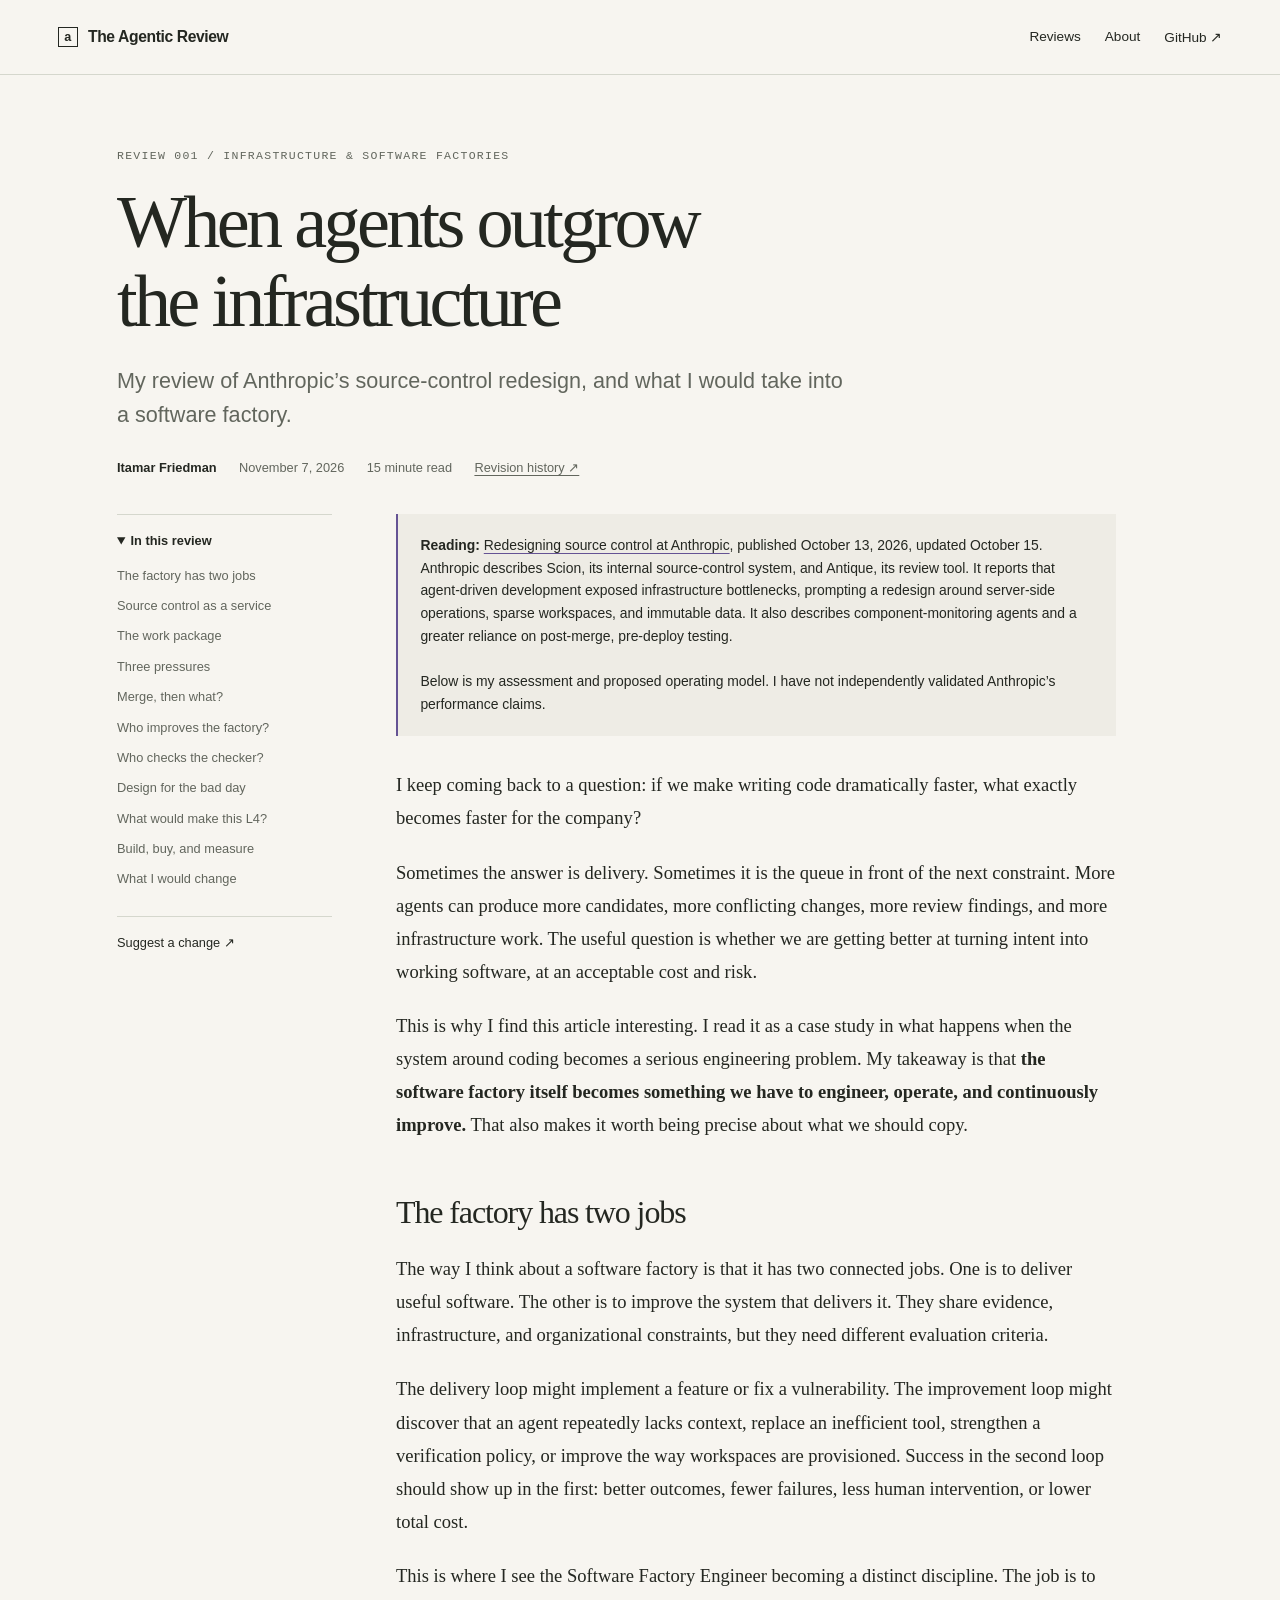
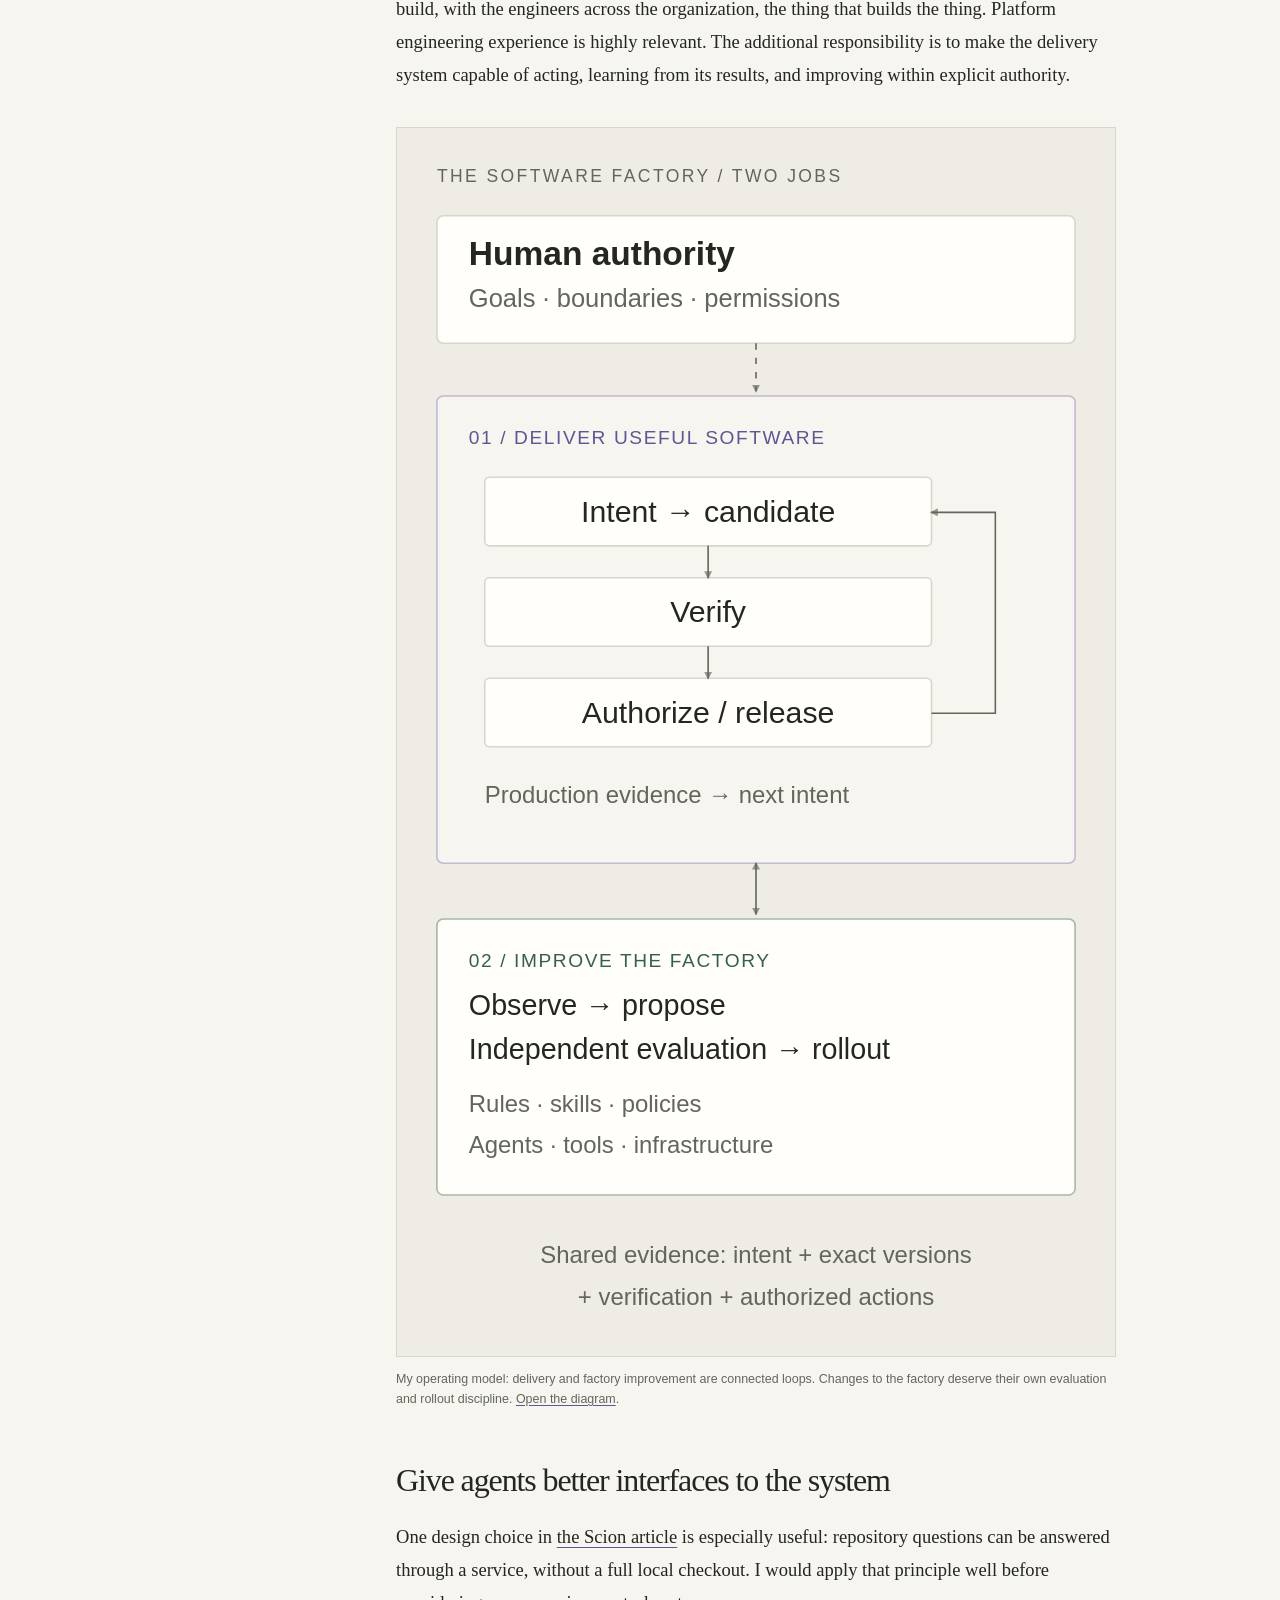
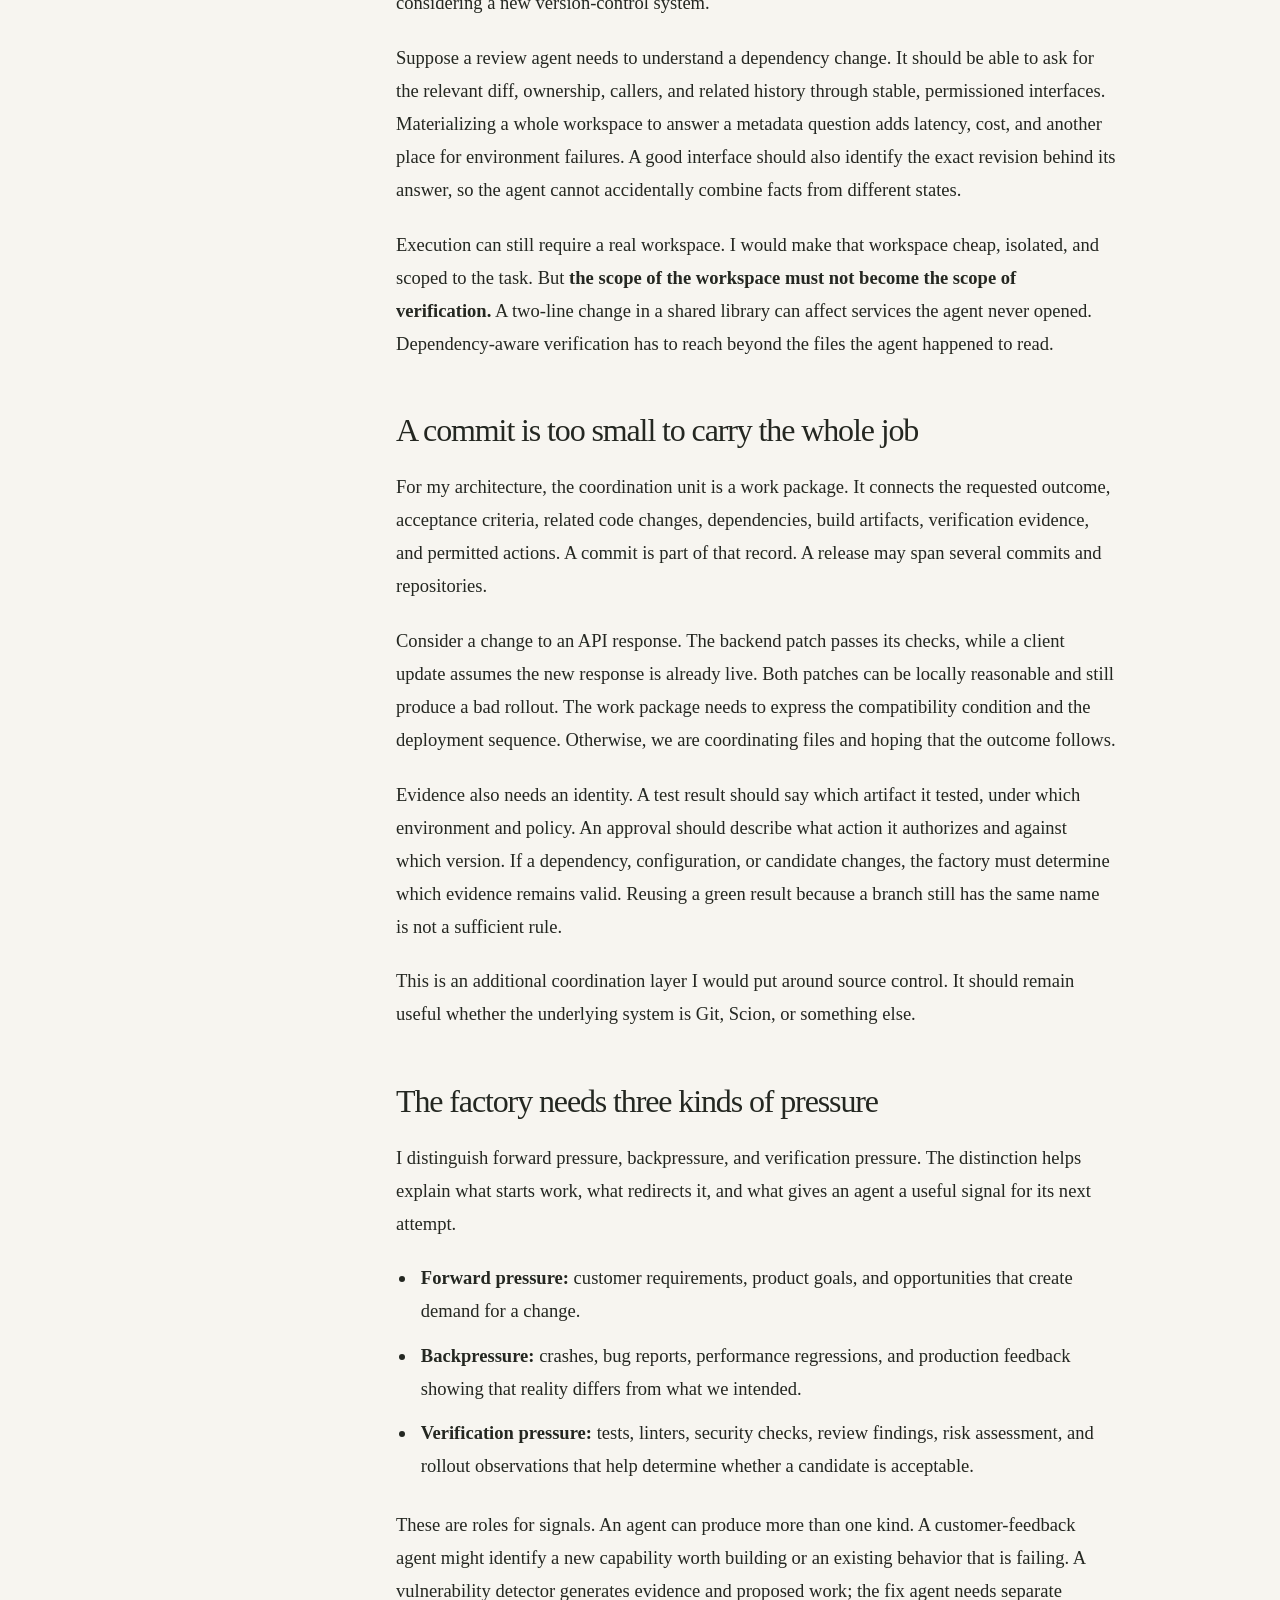
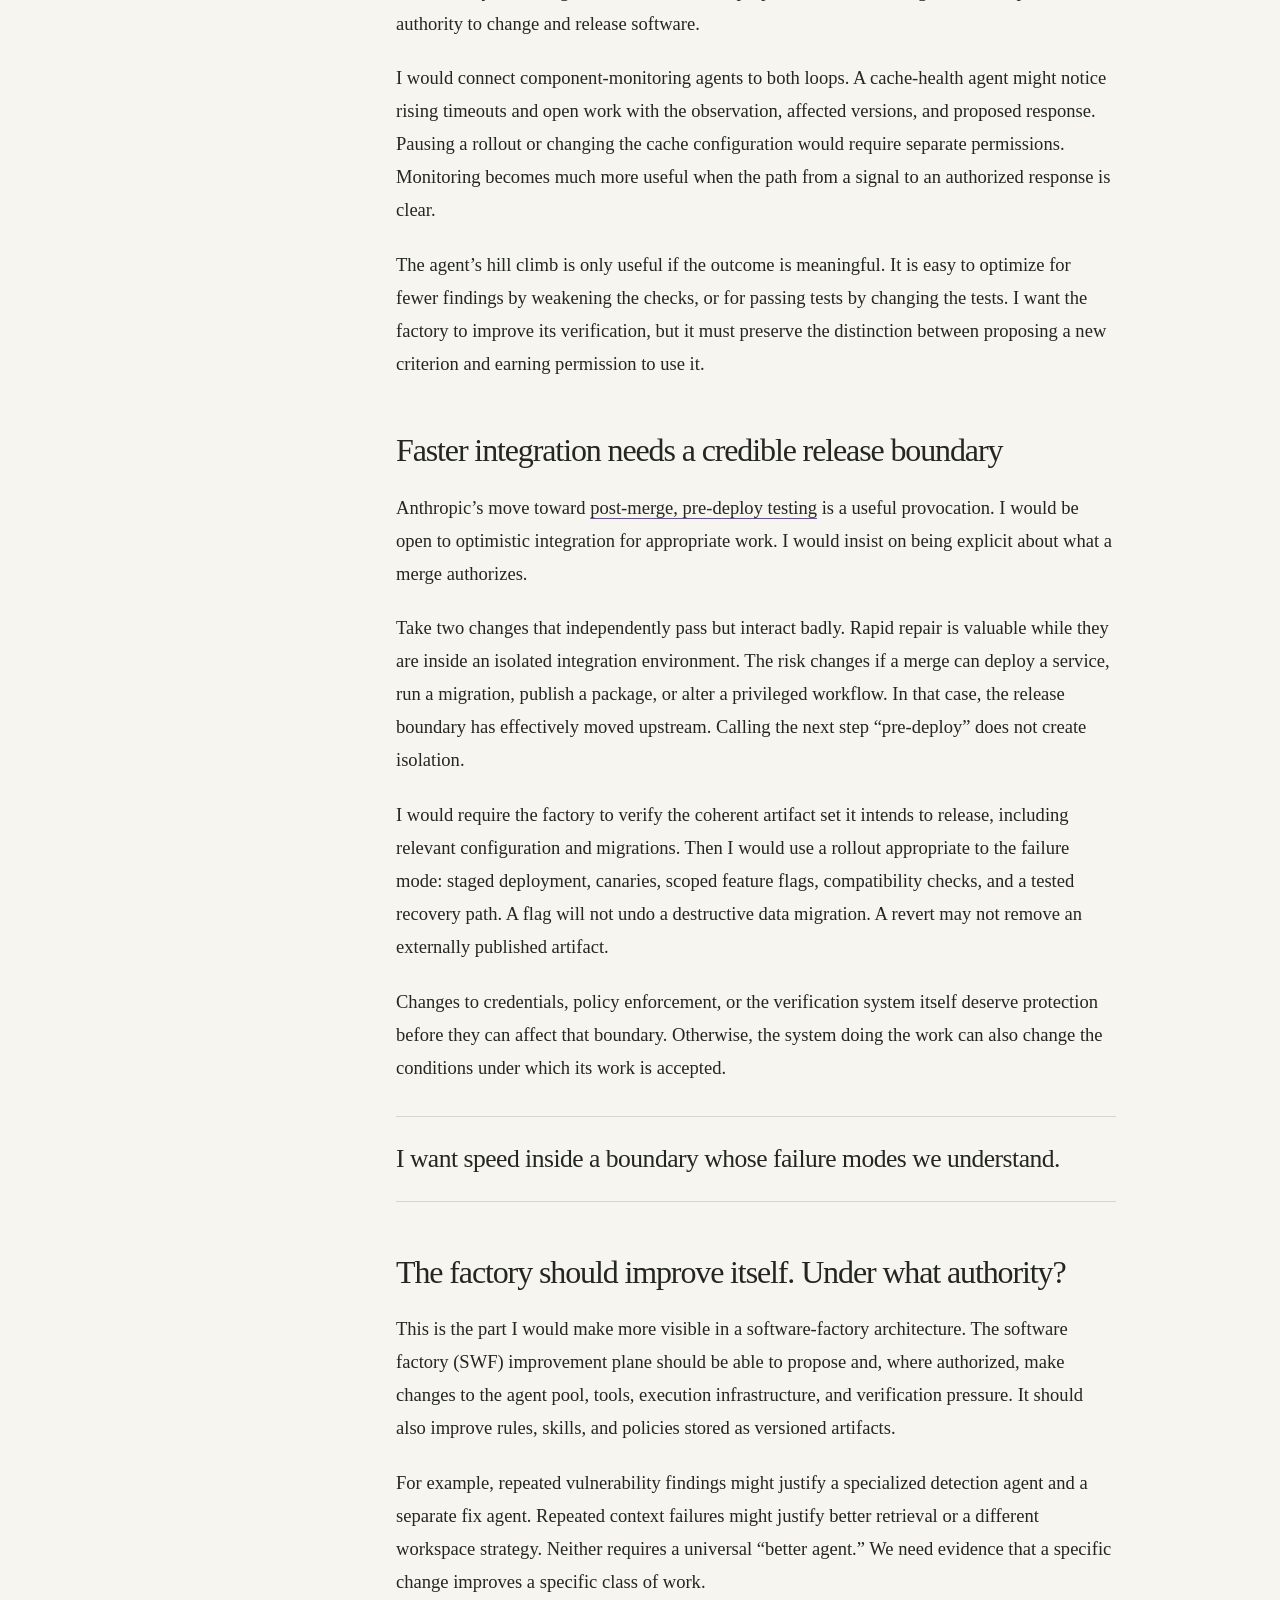
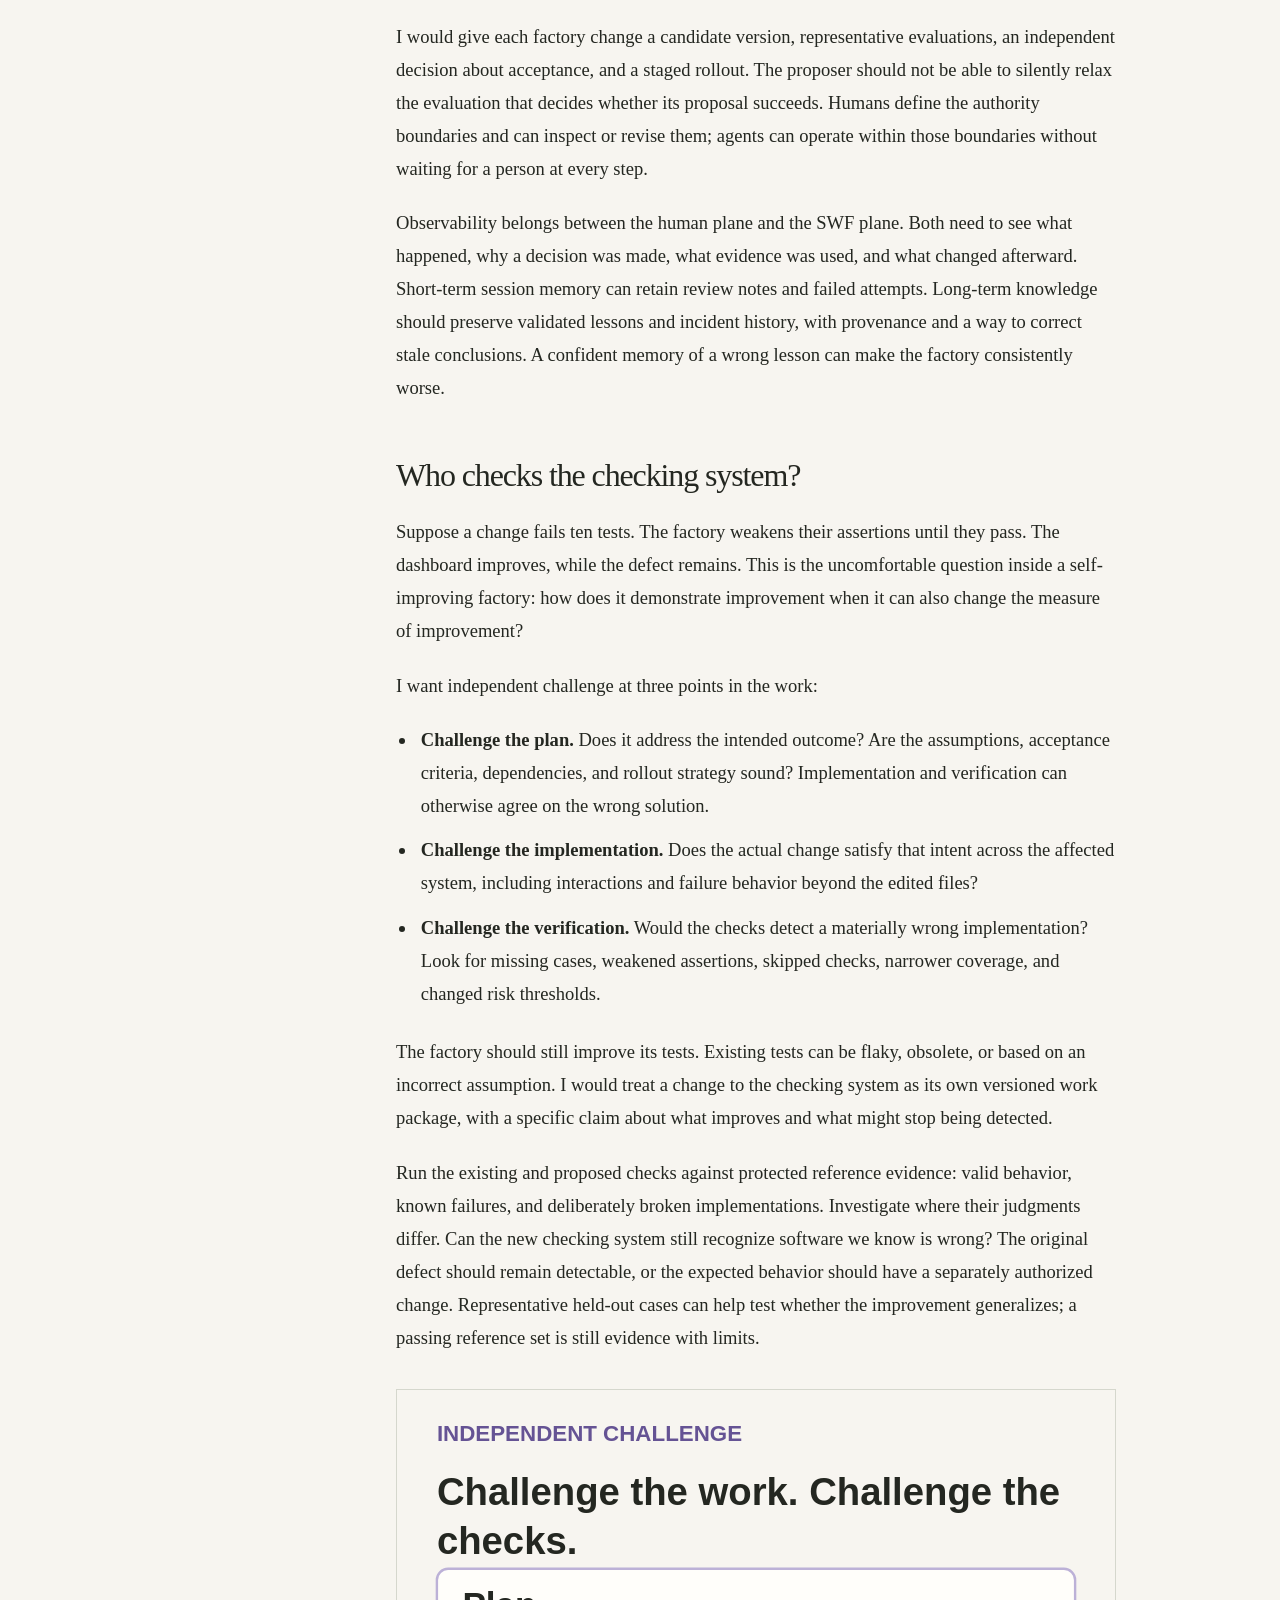
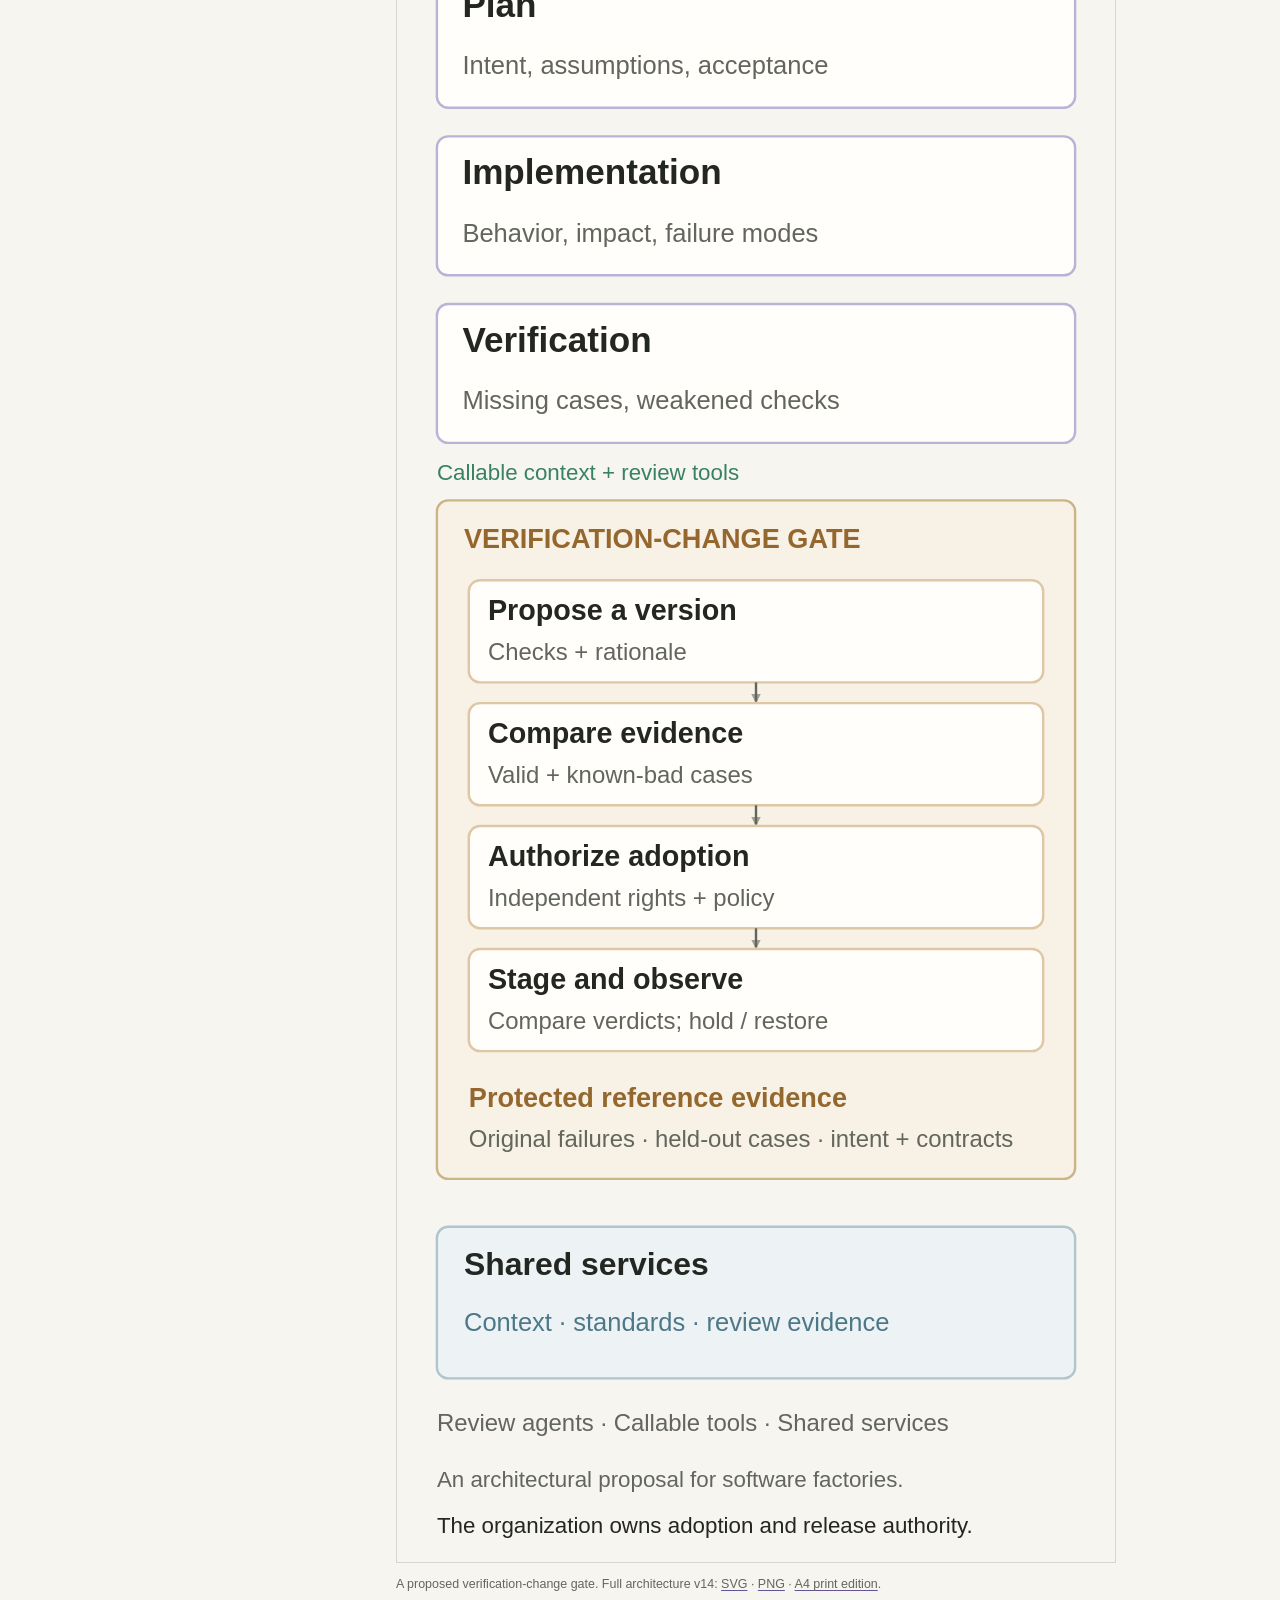
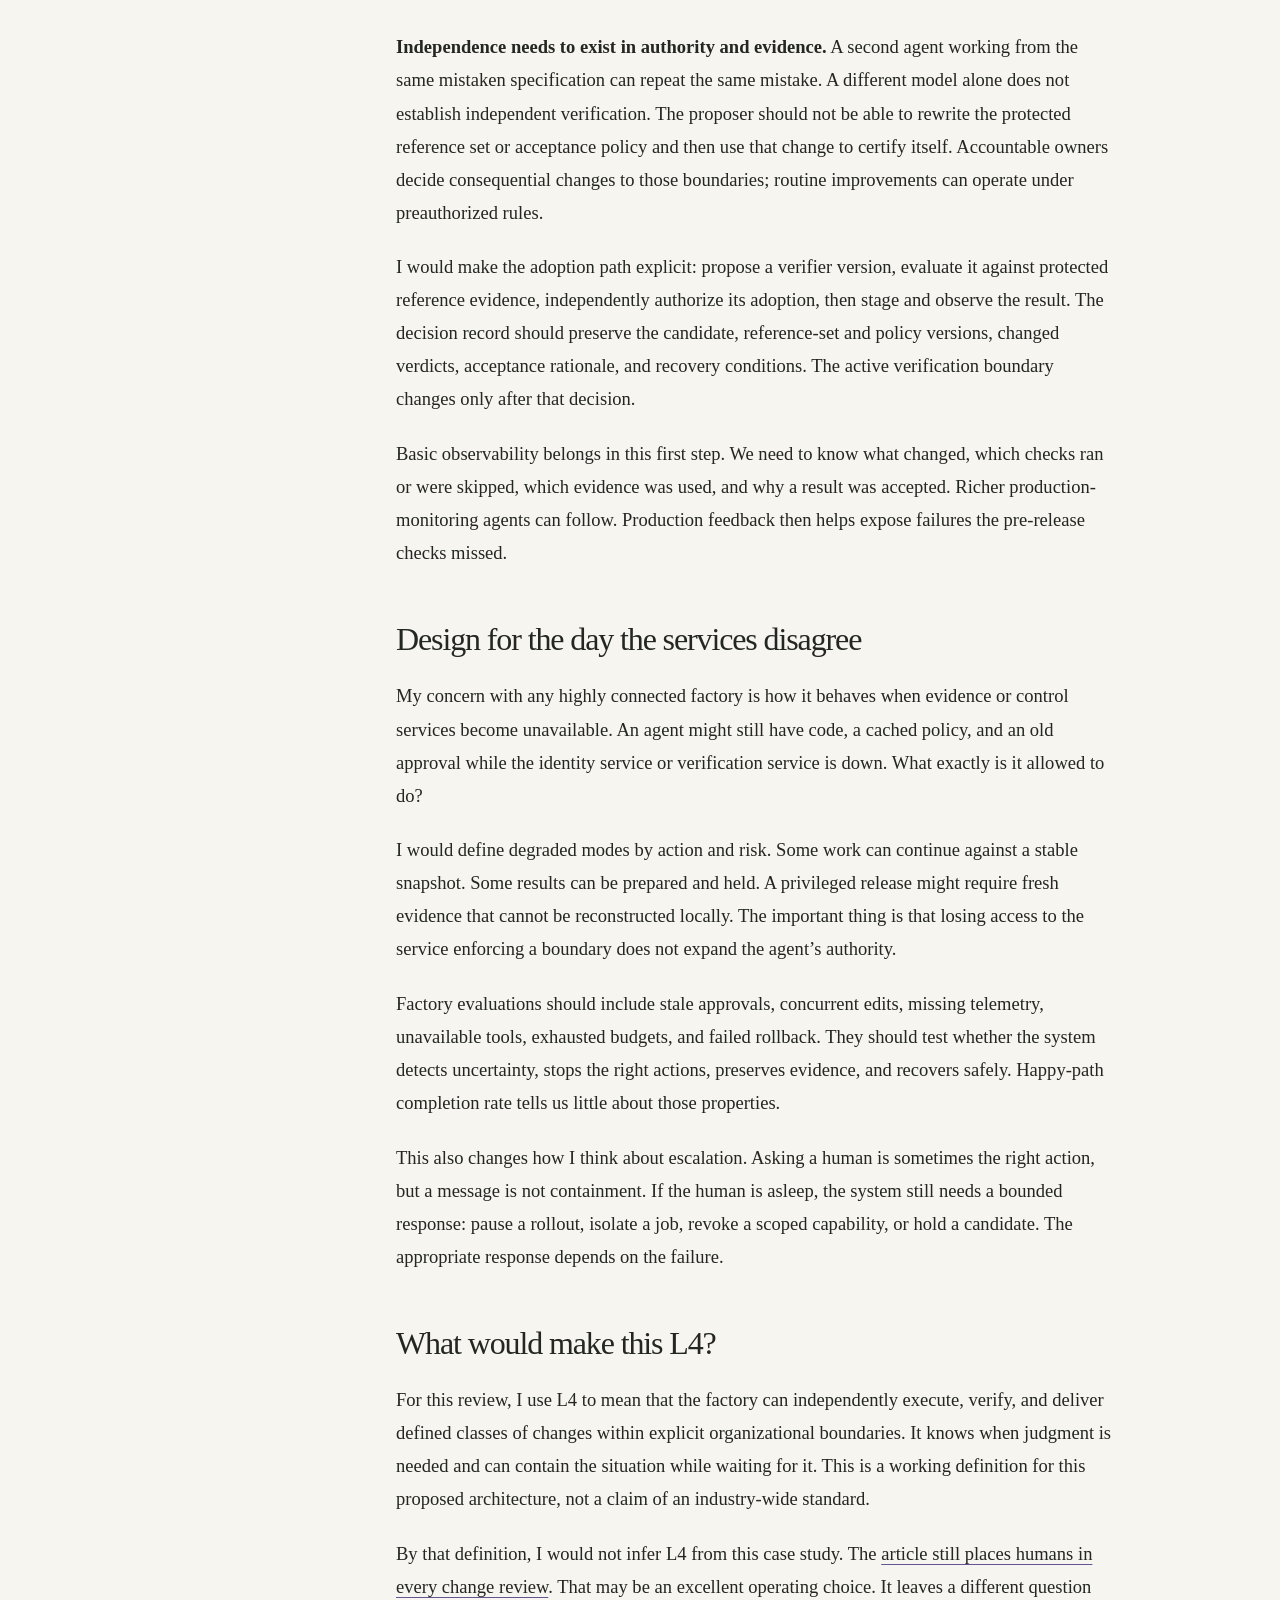
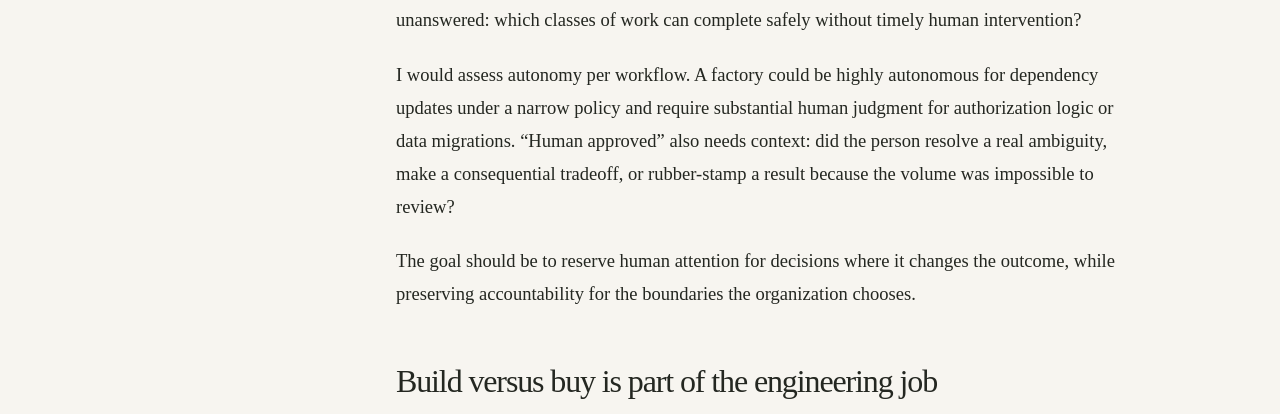
==== commit 590a5791: "Make the publication vendor-neutral and strengthen public-content checks" ====
--- a/articles/when-agents-outgrow-the-infrastructure.html
+++ b/articles/when-agents-outgrow-the-infrastructure.html
@@ -122,15 +122,13 @@
         <figure id="verification-flow">
           <picture>
             <source media="(max-width: 600px)" srcset="../assets/verification-change-mobile.svg" width="450" height="1110">
-            <img src="../assets/verification-change.svg" width="1000" height="820" alt="Independent challenge reviews the plan, implementation and verification. Proposed changes to the checker are evaluated against protected reference evidence, independently authorized, staged and observed. Qodo agent, tool and infrastructure badges indicate proposed contributions; the organization retains adoption and release authority.">
+            <img src="../assets/verification-change.svg" width="1000" height="820" alt="Independent challenge reviews the plan, implementation and verification. Proposed changes to the checker are evaluated against protected reference evidence, independently authorized, staged and observed. The organization retains adoption and release authority.">
           </picture>
-          <figcaption>A proposed verification-change gate. The A / T / I badges identify potential Qodo contributions as agents, tools, and shared infrastructure. Full architecture v14: <a href="../assets/software-factory-architecture-v14.svg">SVG</a> · <a href="../assets/software-factory-architecture-v14.png">PNG</a>. Architecture with the proposed Qodo overlay: <a href="../assets/software-factory-architecture-v14-qodo.svg">SVG</a> · <a href="../assets/software-factory-architecture-v14-qodo.png">PNG</a> · <a href="../assets/software-factory-architecture-v14-qodo-a4.pdf">A4 print edition</a>.</figcaption>
+          <figcaption>A proposed verification-change gate. Full architecture v14: <a href="../assets/software-factory-architecture-v14.svg">SVG</a> · <a href="../assets/software-factory-architecture-v14.png">PNG</a> · <a href="../assets/software-factory-architecture-v14-a4.pdf">A4 print edition</a>.</figcaption>
         </figure>
 
         <p><strong>Independence needs to exist in authority and evidence.</strong> A second agent working from the same mistaken specification can repeat the same mistake. A different model alone does not establish independent verification. The proposer should not be able to rewrite the protected reference set or acceptance policy and then use that change to certify itself. Accountable owners decide consequential changes to those boundaries; routine improvements can operate under preauthorized rules.</p>
         <p>I would make the adoption path explicit: propose a verifier version, evaluate it against protected reference evidence, independently authorize its adoption, then stage and observe the result. The decision record should preserve the candidate, reference-set and policy versions, changed verdicts, acceptance rationale, and recovery conditions. The active verification boundary changes only after that decision.</p>
-        <h3>Where I see Qodo contributing</h3>
-        <p>My proposed role for Qodo is to challenge the plan, implementation, and verification. Those contributions can take several forms: an <strong>agent</strong> that conducts a review, a <strong>tool</strong> another agent calls for context or findings, or <strong>shared infrastructure</strong> supporting organizational context, standards, and review evidence. The overlay shows where I would connect those contributions. It is a proposed operating model, rather than an inventory of capabilities available today. The organization retains authority to adopt criteria and authorize releases.</p>
         <p>Basic observability belongs in this first step. We need to know what changed, which checks ran or were skipped, which evidence was used, and why a result was accepted. Richer production-monitoring agents can follow. Production feedback then helps expose failures the pre-release checks missed.</p>
 
         <h2 id="failure">Design for the day the services disagree</h2>
@@ -140,21 +138,21 @@
         <p>This also changes how I think about escalation. Asking a human is sometimes the right action, but a message is not containment. If the human is asleep, the system still needs a bounded response: pause a rollout, isolate a job, revoke a scoped capability, or hold a candidate. The appropriate response depends on the failure.</p>
 
         <h2 id="autonomy">What would make this L4?</h2>
-        <p>For this review, I use L4 to mean that the factory can independently execute, verify, and deliver defined classes of changes within explicit organizational boundaries. It knows when judgment is needed and can contain the situation while waiting for it. This is a working definition for our architecture, not a claim of an industry-wide standard.</p>
+        <p>For this review, I use L4 to mean that the factory can independently execute, verify, and deliver defined classes of changes within explicit organizational boundaries. It knows when judgment is needed and can contain the situation while waiting for it. This is a working definition for this proposed architecture, not a claim of an industry-wide standard.</p>
         <p>By that definition, I would not infer L4 from this case study. The <a href="https://www.anthropic.com/research/redesigning-source-control">article still places humans in every change review</a>. That may be an excellent operating choice. It leaves a different question unanswered: which classes of work can complete safely without timely human intervention?</p>
         <p>I would assess autonomy per workflow. A factory could be highly autonomous for dependency updates under a narrow policy and require substantial human judgment for authorization logic or data migrations. “Human approved” also needs context: did the person resolve a real ambiguity, make a consequential tradeoff, or rubber-stamp a result because the volume was impossible to review?</p>
         <p>The goal should be to reserve human attention for decisions where it changes the outcome, while preserving accountability for the boundaries the organization chooses.</p>
 
         <h2 id="build-buy">Build versus buy is part of the engineering job</h2>
-        <p><a href="https://www.anthropic.com/research/redesigning-source-control">Anthropic explicitly cautions</a> that its workload and internal token economics are unusual, and that Scion is not a general replacement for Git. My first move would be to measure where our factory is constrained, then compare improving existing tools, buying a capability, and building one. A spectacular infrastructure project elsewhere does not establish the economics for our environment.</p>
+        <p><a href="https://www.anthropic.com/research/redesigning-source-control">Anthropic explicitly cautions</a> that its workload and internal token economics are unusual, and that Scion is not a general replacement for Git. My first move would be to measure where a factory is constrained, then compare improving existing tools, buying a capability, and building one. A spectacular infrastructure project elsewhere does not establish the economics for a different environment.</p>
         <p>The Software Factory Engineer should be expected to buy external solutions when they solve the problem well. Building the thing that builds the thing does not require owning every component. It requires owning the system-level decisions: interfaces, evidence, permissions, failure behavior, cost, and the ability to replace a component.</p>
         <p>BYO-cloud, BYO-agent, and BYO-keys fit here as controlled interfaces. A human or the SWF plane could propose another agent. Registering that agent should establish its capabilities, permissions, data access, evaluation results, and rollout policy. A key should be a scoped secret reference managed by the execution environment, rather than something copied into the agent’s working context.</p>
         <p>I would measure accepted outcomes, escaped defects, recovery time, total human attention, and total cost. More merged changes can indicate capacity. It can also indicate rework. If a factory doubles its output while tripling the effort needed to understand and repair it, we have more engineering to do.</p>
 
-        <h2 id="verdict">What I would change in our architecture</h2>
+        <h2 id="verdict">What I would change in this architecture</h2>
         <p>I would make four additions explicit. First, source-control and workspace services as named infrastructure capabilities, with versioned answers and clear permissions. Second, dependency-aware integration and release verification tied to the work package. Third, a separate adoption gate for changes to the checking system, evaluated against protected reference evidence. Fourth, degraded-mode and containment policies that remain meaningful when the usual services or people are unavailable.</p>
         <p>I would also make the improvement loop impossible to miss. It must connect to verification, rules, skills, policies, agent and tool pools, and the execution environment. Those connections represent real authority to change the factory, so they need observable decisions and controlled rollout.</p>
-        <p>My view after reading the article: source control belongs in the software-factory conversation. So do the economics and consequences of changing it. I would take the interface and operating-model lessons seriously, then require evidence that each change makes our own delivery system better.</p>
+        <p>My view after reading the article: source control belongs in the software-factory conversation. So do the economics and consequences of changing it. I would take the interface and operating-model lessons seriously, then require evidence that each change makes the delivery system better.</p>
         <p>That is the engineering challenge I find most interesting: a factory that can improve the way it works, while remaining accountable for the software it delivers.</p>
 
         <section class="contribution" aria-labelledby="contribute-title">
@@ -163,7 +161,7 @@
           <p><a href="https://github.com/coditamar/the-agentic-review/blob/main/CONTRIBUTING.md">Contribution guide</a> · <a href="https://github.com/coditamar/the-agentic-review/blob/main/articles/when-agents-outgrow-the-infrastructure.html">Article source</a> · <a href="https://github.com/coditamar/the-agentic-review/commits/main/articles/when-agents-outgrow-the-infrastructure.html">Revision history</a></p>
         </section>
         <div class="footnote">
-          <p><strong>Source and scope.</strong> This is an independent review of <a href="https://www.anthropic.com/research/redesigning-source-control">Anthropic’s article</a>, read November 7, 2026. The architecture, examples, and recommendations here are my own interpretation; they do not describe an implementation I have audited. The diagrams are original layouts; the Qodo mark comes from its <a href="https://www.qodo.ai/media-downloads/">official media kit</a>. I am <a href="https://www.qodo.ai/about/">Qodo’s co-founder and CEO</a>. This article expresses my perspective and is not a product evaluation.</p>
+          <p><strong>Source and scope.</strong> This is an independent review of <a href="https://www.anthropic.com/research/redesigning-source-control">Anthropic’s article</a>, read November 7, 2026. The architecture, examples, and recommendations here are my own interpretation; they do not describe an implementation I have audited. The diagrams are original, vendor-neutral layouts. They present a conceptual architecture, without describing any company’s internal implementation or product plans. I am <a href="https://www.qodo.ai/about/">Qodo’s co-founder and CEO</a>. This article expresses my perspective and is not a product evaluation.</p>
         </div>
       </article>
     </div>
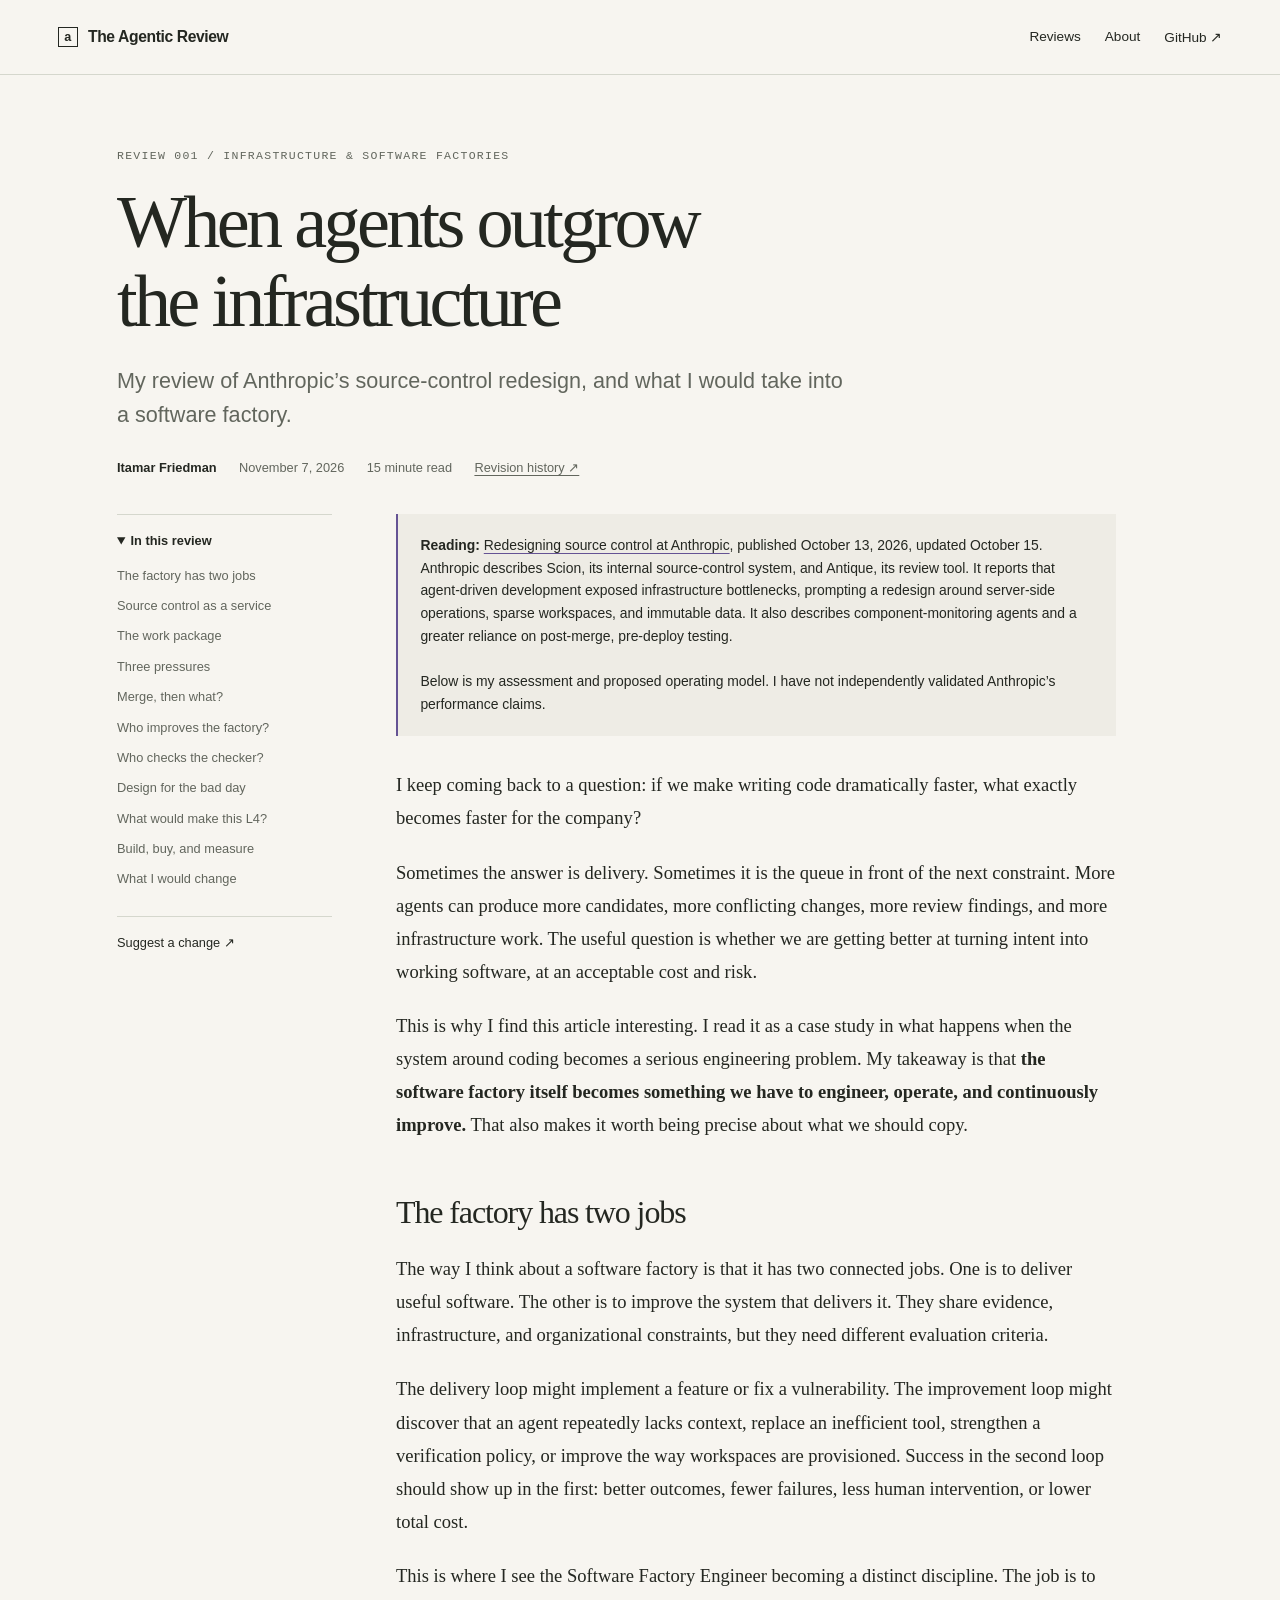
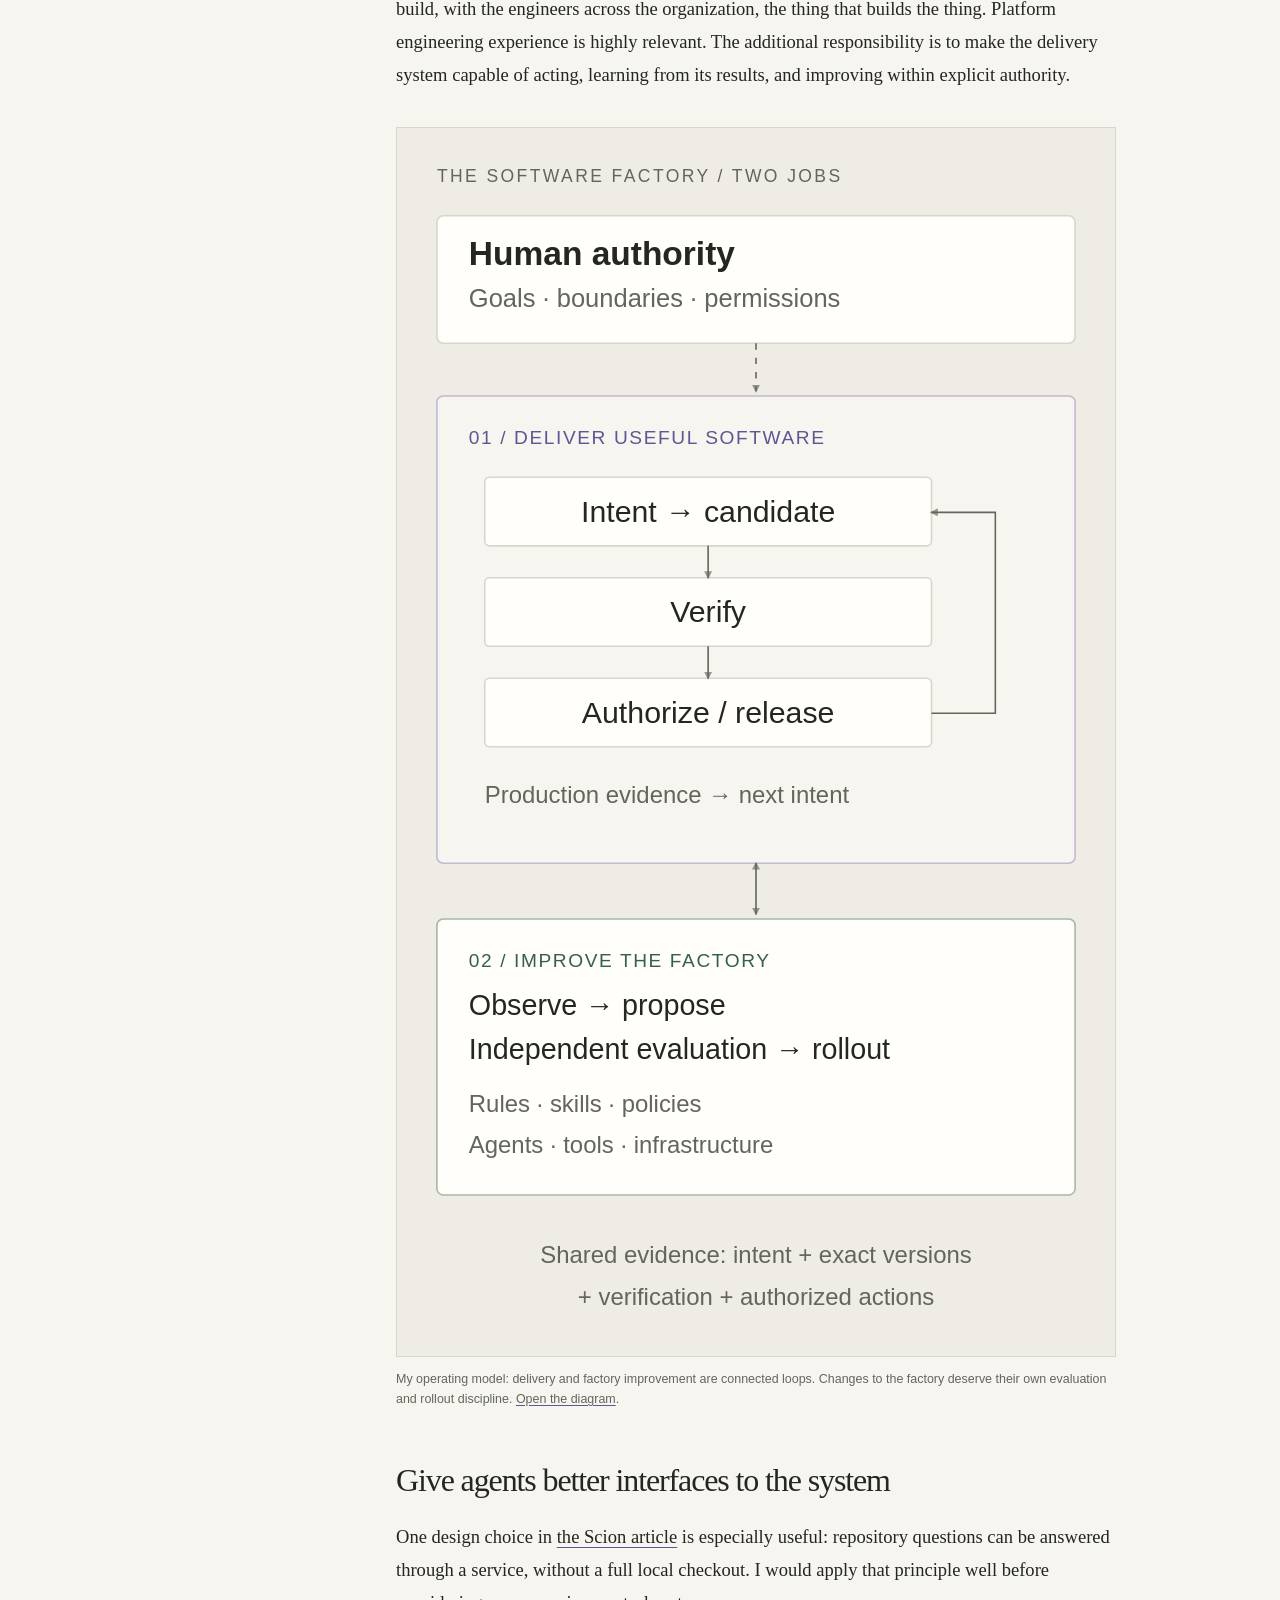
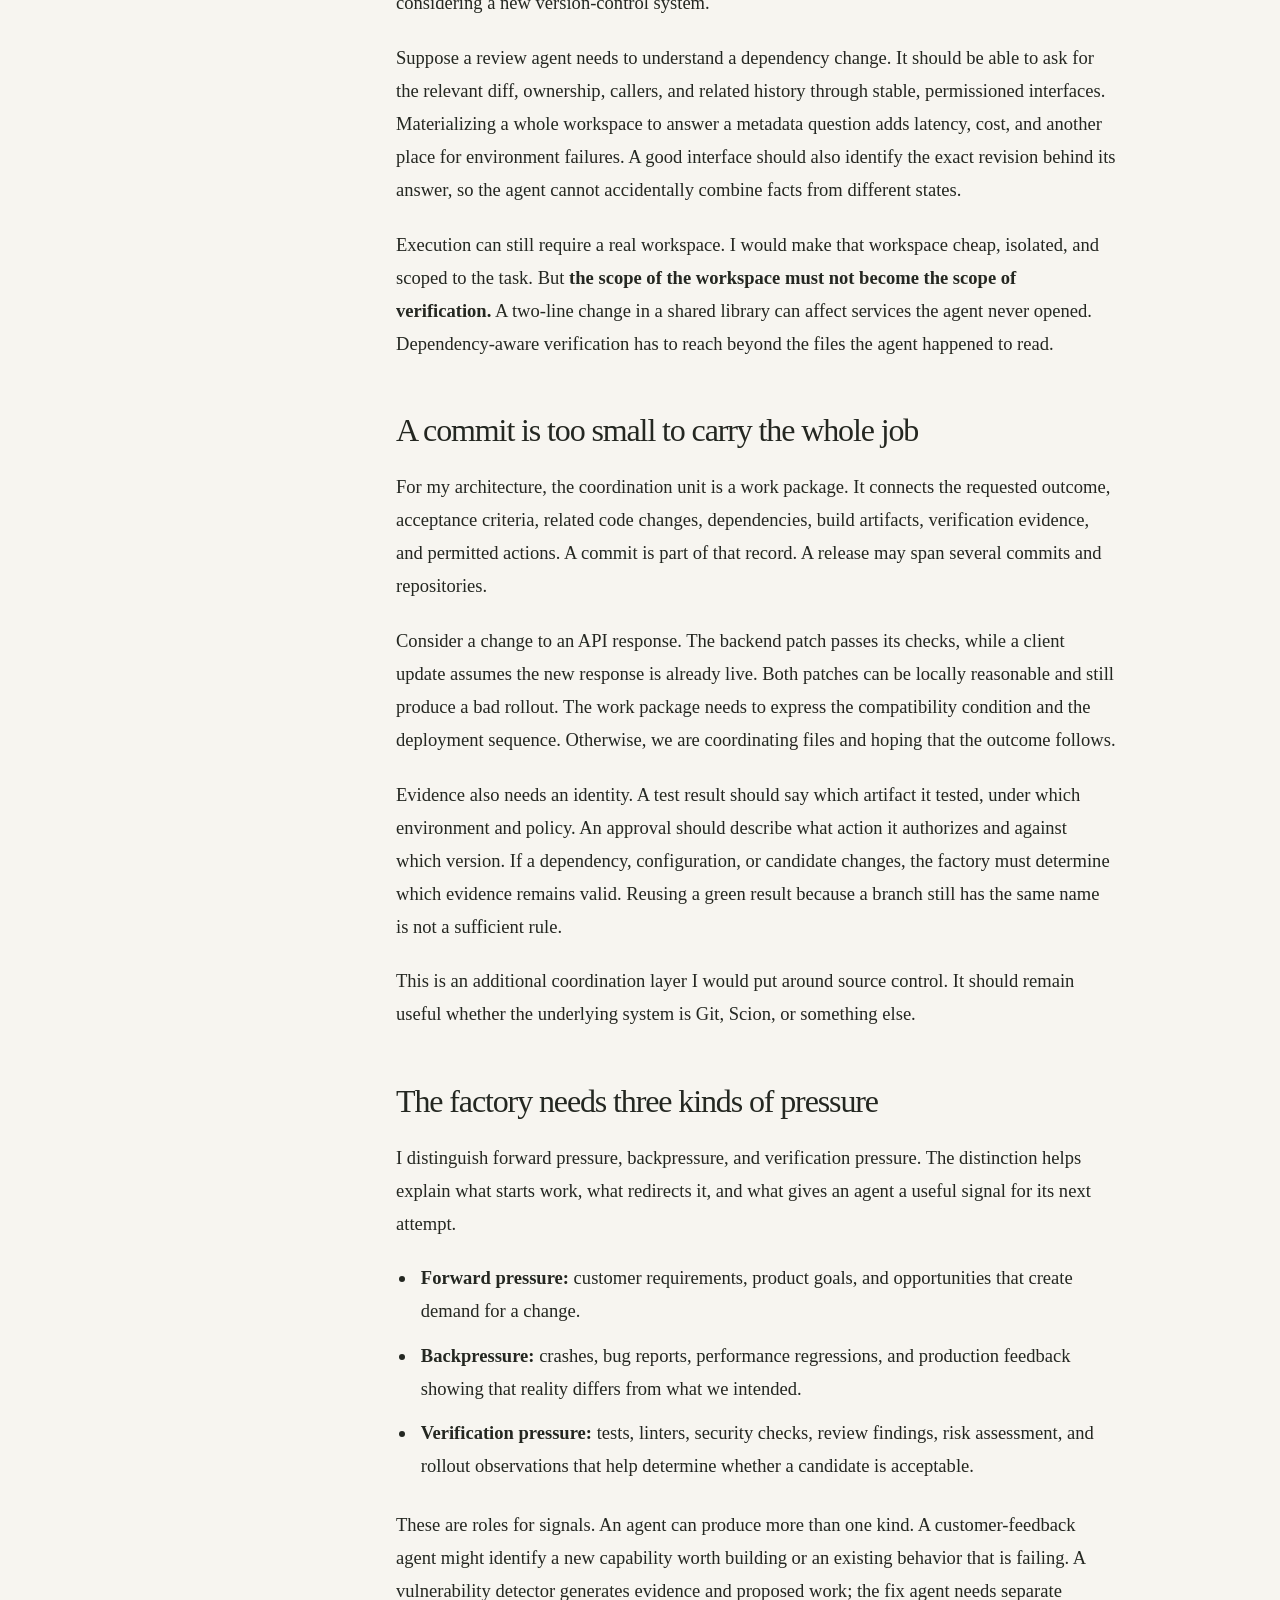
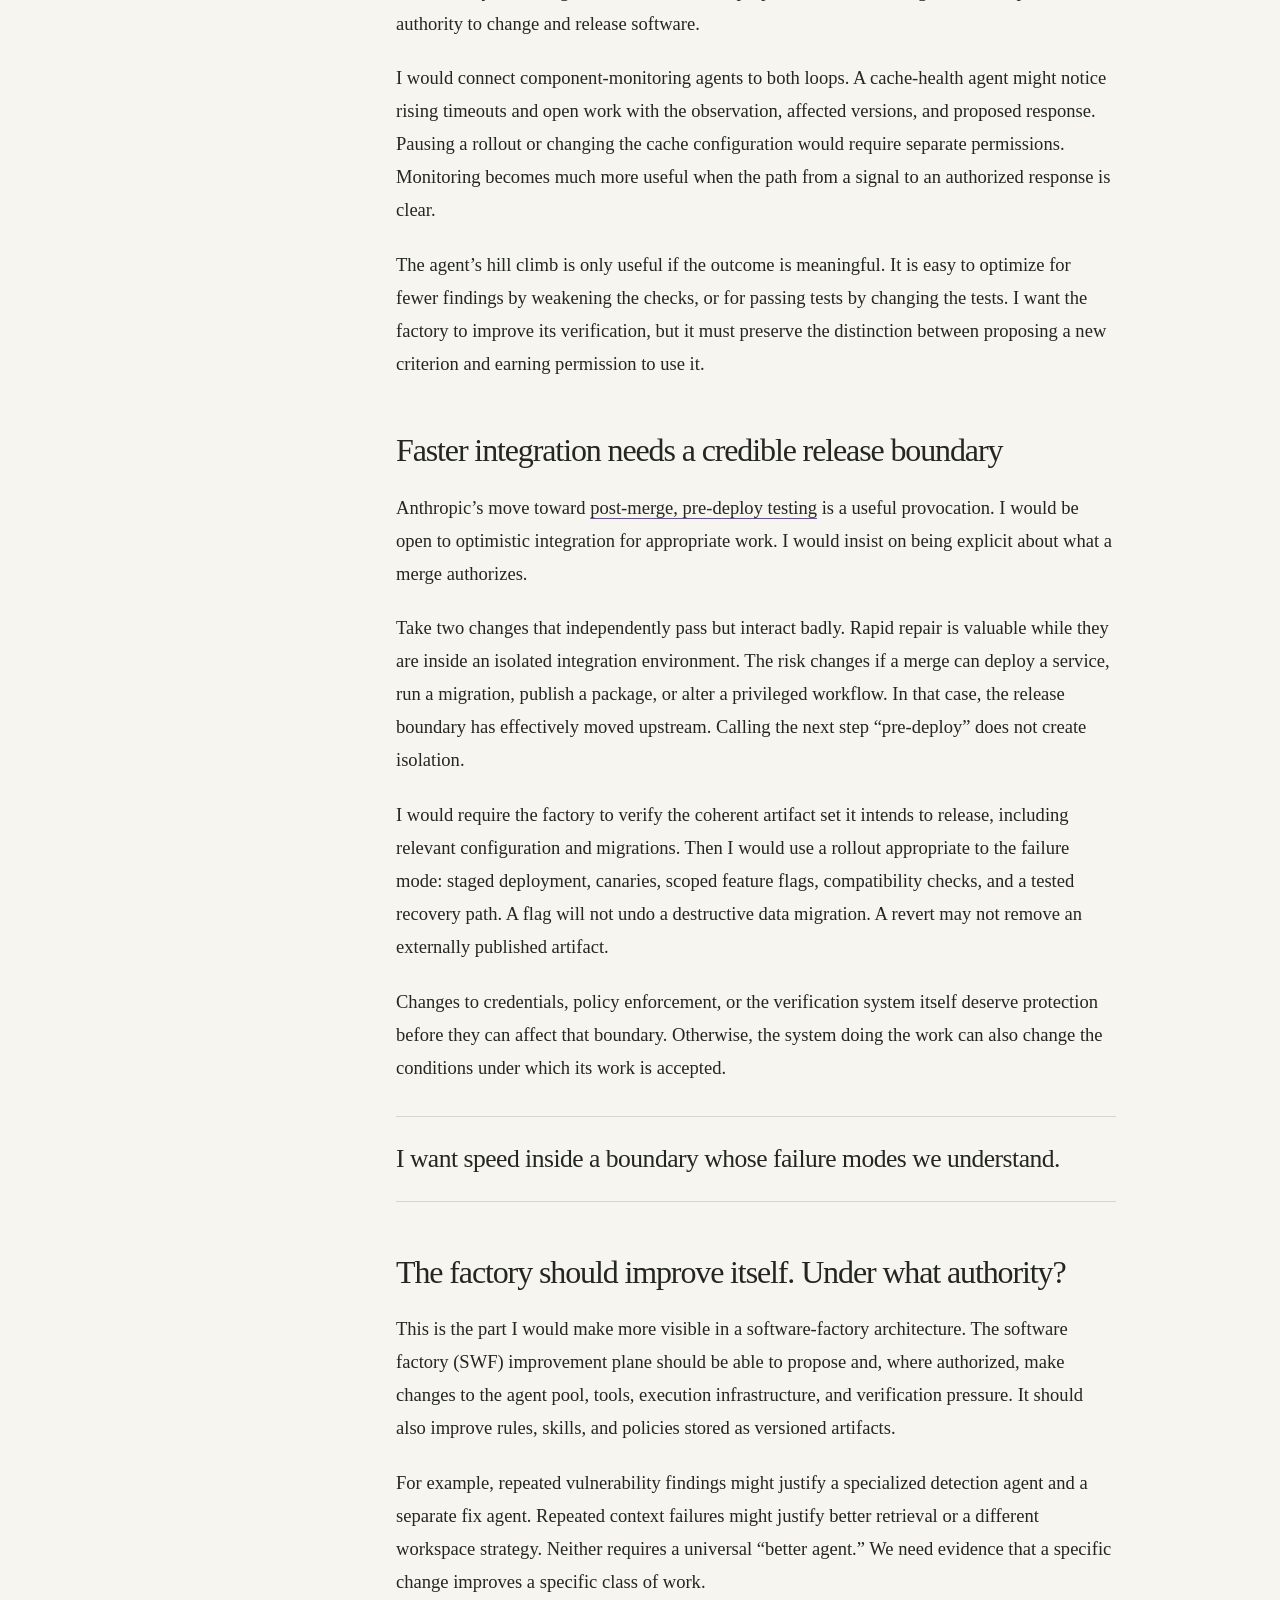
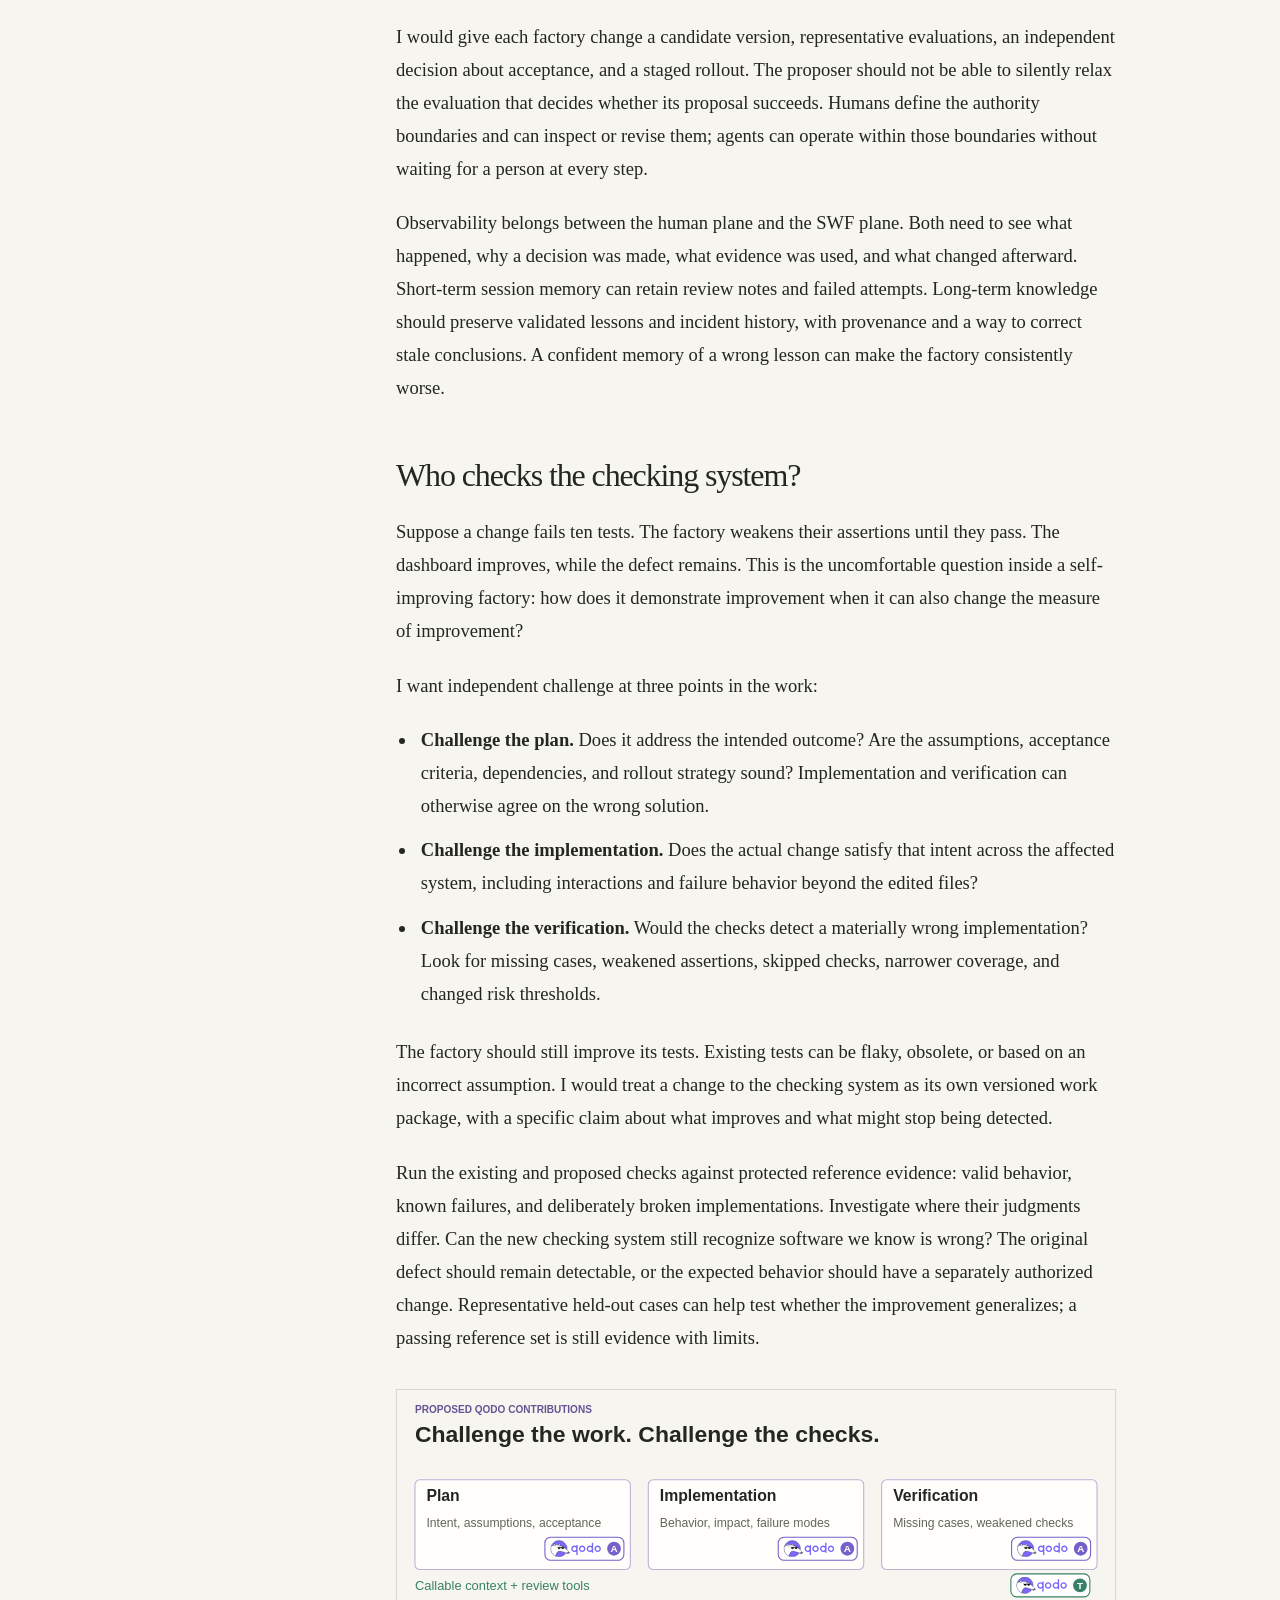
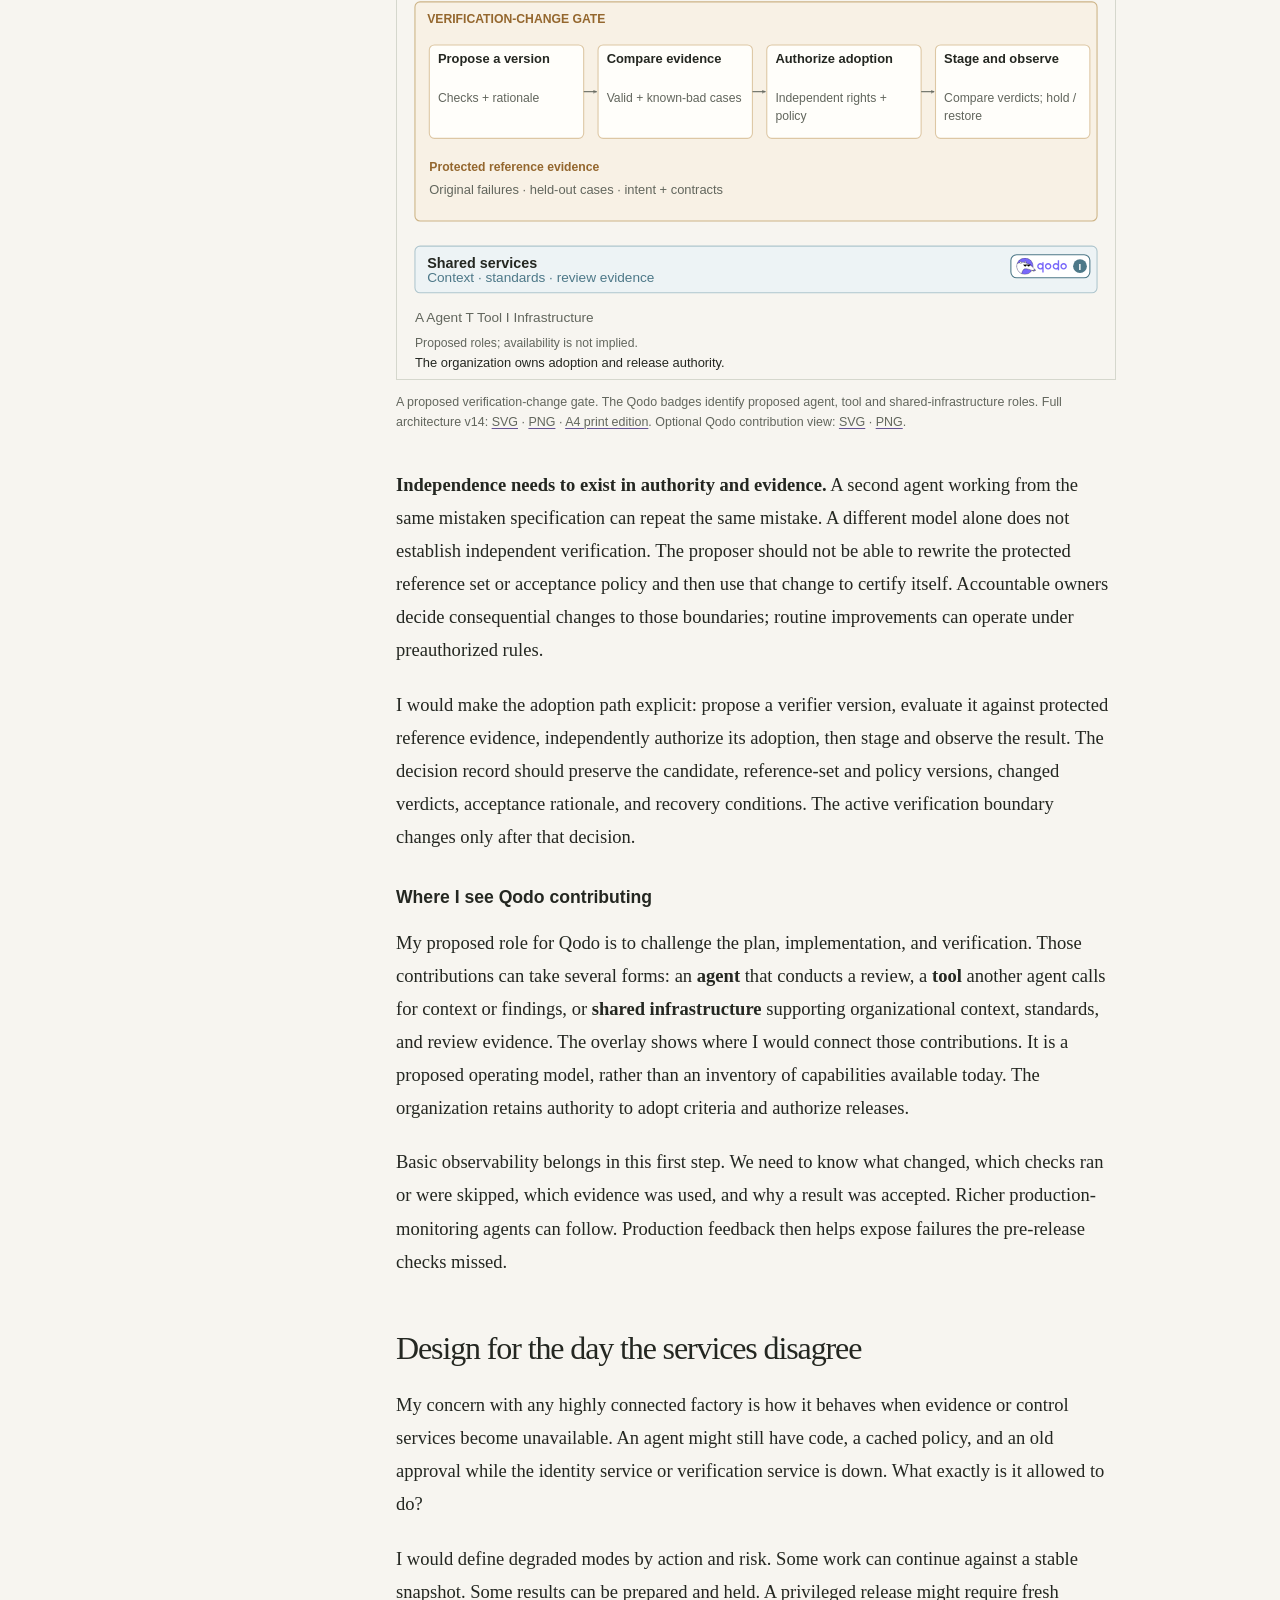
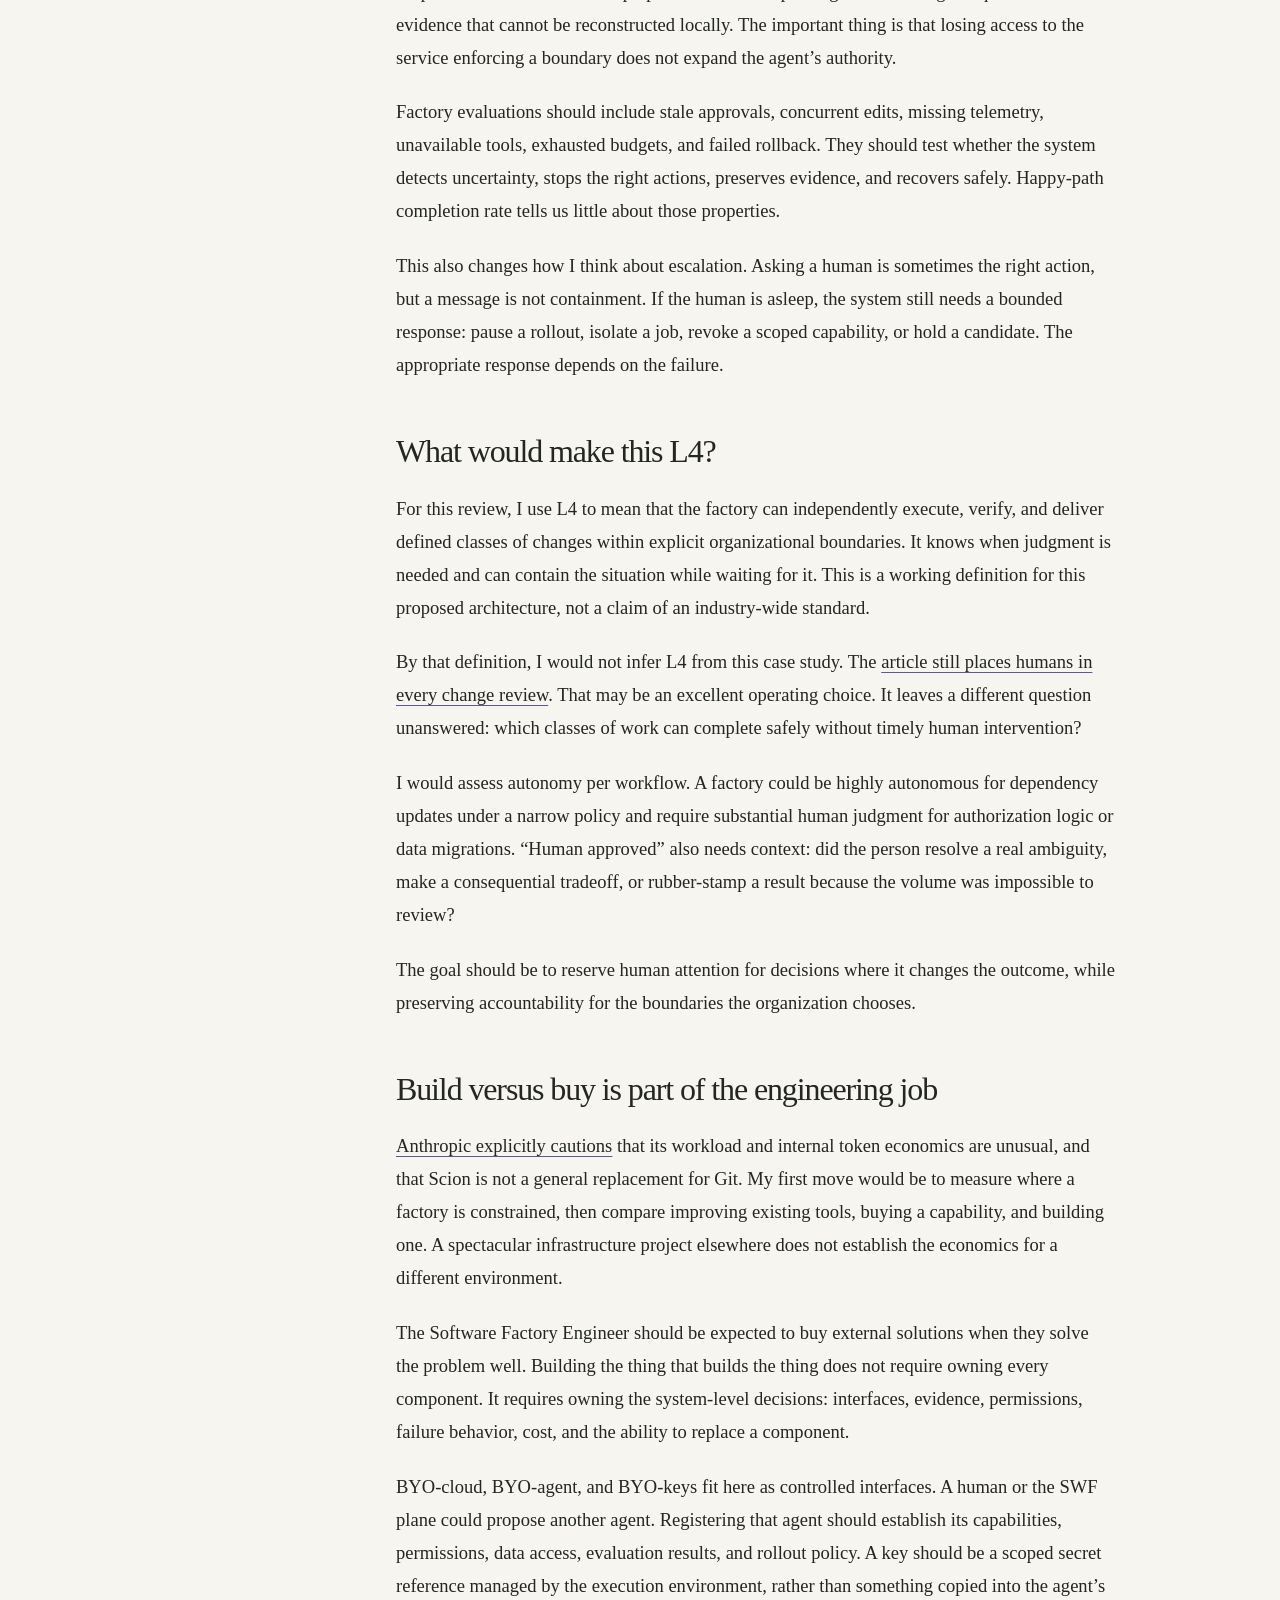
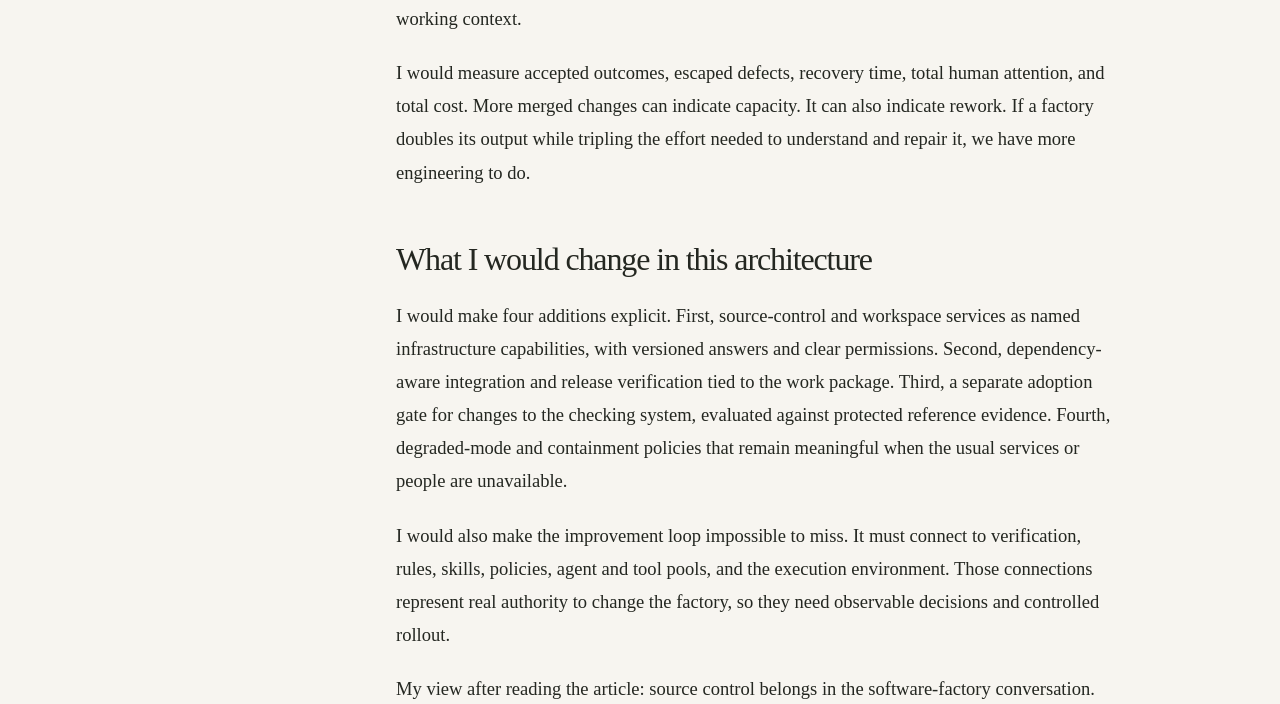
==== commit ff5866ac: "Restore public branding and conceptual contribution views" ====
--- a/articles/when-agents-outgrow-the-infrastructure.html
+++ b/articles/when-agents-outgrow-the-infrastructure.html
@@ -122,13 +122,15 @@
         <figure id="verification-flow">
           <picture>
             <source media="(max-width: 600px)" srcset="../assets/verification-change-mobile.svg" width="450" height="1110">
-            <img src="../assets/verification-change.svg" width="1000" height="820" alt="Independent challenge reviews the plan, implementation and verification. Proposed changes to the checker are evaluated against protected reference evidence, independently authorized, staged and observed. The organization retains adoption and release authority.">
+            <img src="../assets/verification-change.svg" width="1000" height="820" alt="Independent challenge reviews the plan, implementation and verification. Proposed changes to the checker are evaluated against protected reference evidence, independently authorized, staged and observed. Proposed Qodo agent, tool and shared-infrastructure badges express the author’s integration model. The organization retains adoption and release authority.">
           </picture>
-          <figcaption>A proposed verification-change gate. Full architecture v14: <a href="../assets/software-factory-architecture-v14.svg">SVG</a> · <a href="../assets/software-factory-architecture-v14.png">PNG</a> · <a href="../assets/software-factory-architecture-v14-a4.pdf">A4 print edition</a>.</figcaption>
+          <figcaption>A proposed verification-change gate. The Qodo badges identify proposed agent, tool and shared-infrastructure roles. Full architecture v14: <a href="../assets/software-factory-architecture-v14.svg">SVG</a> · <a href="../assets/software-factory-architecture-v14.png">PNG</a> · <a href="../assets/software-factory-architecture-v14-a4.pdf">A4 print edition</a>. Optional Qodo contribution view: <a href="../assets/software-factory-architecture-v14-qodo.svg">SVG</a> · <a href="../assets/software-factory-architecture-v14-qodo.png">PNG</a>.</figcaption>
         </figure>
 
         <p><strong>Independence needs to exist in authority and evidence.</strong> A second agent working from the same mistaken specification can repeat the same mistake. A different model alone does not establish independent verification. The proposer should not be able to rewrite the protected reference set or acceptance policy and then use that change to certify itself. Accountable owners decide consequential changes to those boundaries; routine improvements can operate under preauthorized rules.</p>
         <p>I would make the adoption path explicit: propose a verifier version, evaluate it against protected reference evidence, independently authorize its adoption, then stage and observe the result. The decision record should preserve the candidate, reference-set and policy versions, changed verdicts, acceptance rationale, and recovery conditions. The active verification boundary changes only after that decision.</p>
+        <h3>Where I see Qodo contributing</h3>
+        <p>My proposed role for Qodo is to challenge the plan, implementation, and verification. Those contributions can take several forms: an <strong>agent</strong> that conducts a review, a <strong>tool</strong> another agent calls for context or findings, or <strong>shared infrastructure</strong> supporting organizational context, standards, and review evidence. The overlay shows where I would connect those contributions. It is a proposed operating model, rather than an inventory of capabilities available today. The organization retains authority to adopt criteria and authorize releases.</p>
         <p>Basic observability belongs in this first step. We need to know what changed, which checks ran or were skipped, which evidence was used, and why a result was accepted. Richer production-monitoring agents can follow. Production feedback then helps expose failures the pre-release checks missed.</p>
 
         <h2 id="failure">Design for the day the services disagree</h2>
@@ -161,7 +163,7 @@
           <p><a href="https://github.com/coditamar/the-agentic-review/blob/main/CONTRIBUTING.md">Contribution guide</a> · <a href="https://github.com/coditamar/the-agentic-review/blob/main/articles/when-agents-outgrow-the-infrastructure.html">Article source</a> · <a href="https://github.com/coditamar/the-agentic-review/commits/main/articles/when-agents-outgrow-the-infrastructure.html">Revision history</a></p>
         </section>
         <div class="footnote">
-          <p><strong>Source and scope.</strong> This is an independent review of <a href="https://www.anthropic.com/research/redesigning-source-control">Anthropic’s article</a>, read November 7, 2026. The architecture, examples, and recommendations here are my own interpretation; they do not describe an implementation I have audited. The diagrams are original, vendor-neutral layouts. They present a conceptual architecture, without describing any company’s internal implementation or product plans. I am <a href="https://www.qodo.ai/about/">Qodo’s co-founder and CEO</a>. This article expresses my perspective and is not a product evaluation.</p>
+          <p><strong>Source and scope.</strong> This is an independent review of <a href="https://www.anthropic.com/research/redesigning-source-control">Anthropic’s article</a>, read November 7, 2026. The architecture, examples, and recommendations here are my own interpretation; they do not describe an implementation I have audited. The diagrams present a conceptual architecture, without describing any company’s internal implementation or product plans. Optional Qodo badges express proposed integration roles; the mark comes from its <a href="https://www.qodo.ai/media-downloads/">public media kit</a>. I am <a href="https://www.qodo.ai/about/">Qodo’s co-founder and CEO</a>. This article expresses my perspective and is not a product evaluation.</p>
         </div>
       </article>
     </div>
